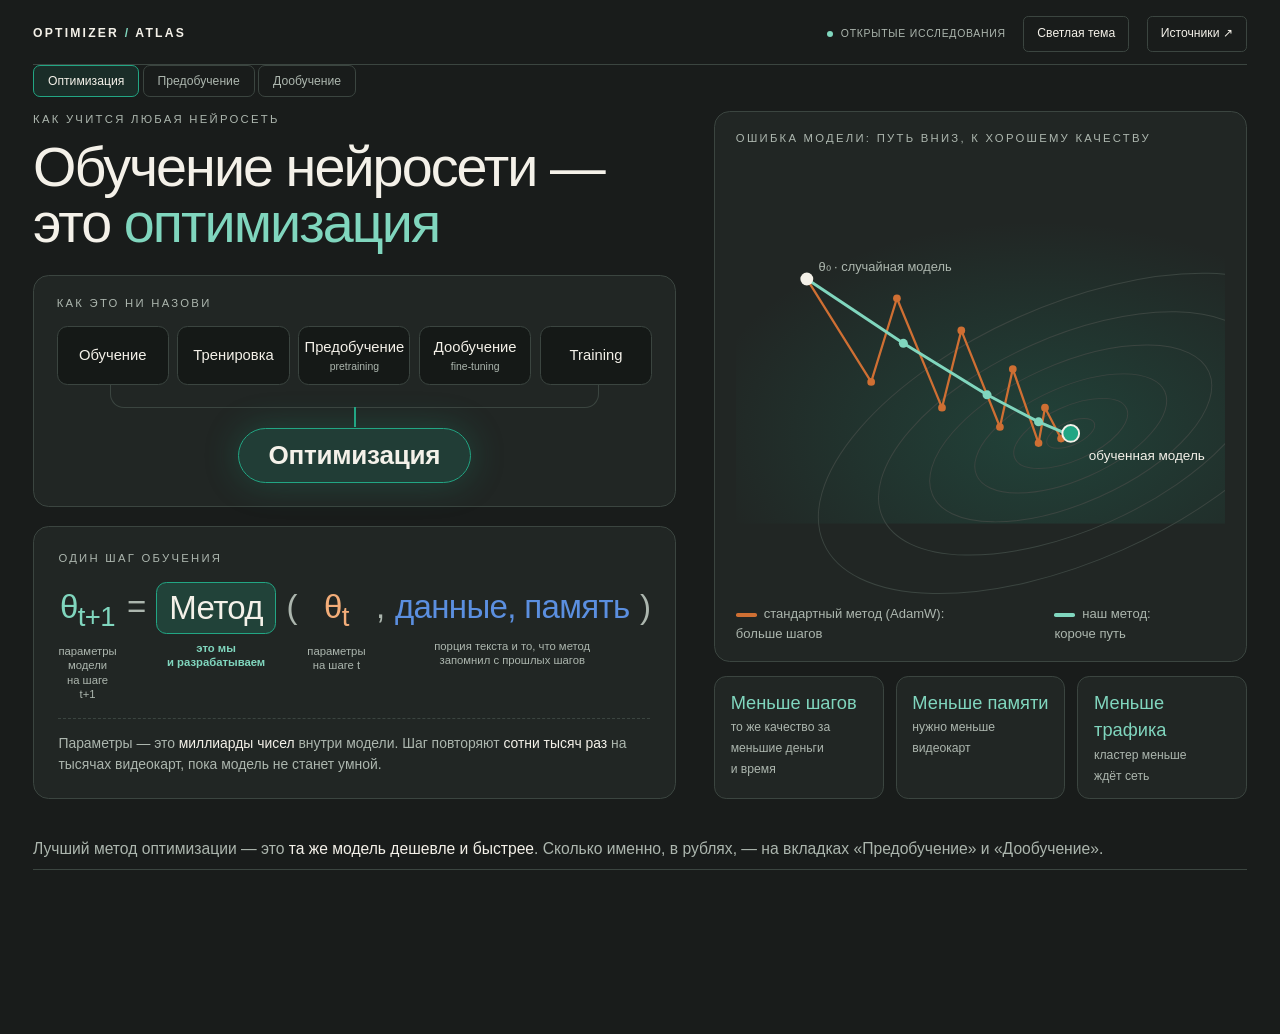
==== index.html @ f1dc9c68 "fix(mem): memory priced as H100 rent over the run, not card purchase; uneven, same order as the race" ====
<!doctype html>
<html lang="ru">
<head>
<meta charset="utf-8">
<meta name="viewport" content="width=device-width,initial-scale=1">
<title>Optimizer Atlas — экономия на обучении</title>
<link rel="icon" href="data:image/svg+xml,%3Csvg xmlns='http://www.w3.org/2000/svg' viewBox='0 0 64 64'%3E%3Crect width='64' height='64' rx='14' fill='%23191c1b'/%3E%3Cpath d='M12 45L30 17L48 45M21 33H40' fill='none' stroke='%2380d6be' stroke-width='5'/%3E%3C/svg%3E">
<style>
:root{color-scheme:dark;--bg:#191c1b;--panel:#212624;--deep:#151917;--text:#f4f1e9;--muted:#acb6ae;--line:#3b4540;--adam:#f3ad79;--new:#80d6be;--soap:#c3b5e3;--radius:12px}
*{box-sizing:border-box}body{margin:0;background:var(--bg);color:var(--text);font:16px/1.5 "Avenir Next","Helvetica Neue",sans-serif;text-wrap:pretty}button,input,select{font:inherit}button,select,a,input{touch-action:manipulation}button,select{color:inherit}button,a,select,input{outline-offset:5px}button:focus-visible,a:focus-visible,select:focus-visible,input:focus-visible{outline:2px solid var(--new)}button{cursor:pointer}button:disabled{opacity:.45;cursor:default}a{color:var(--new);text-underline-offset:4px}button{transition:background .2s,border-color .2s}button:hover{border-color:var(--muted)}button:active{transform:translateY(1px)}.shell{max-width:1480px;margin:auto;padding:26px 40px 34px}.topbar{display:flex;align-items:center;justify-content:space-between;padding-bottom:22px;border-bottom:1px solid var(--line);gap:16px}.wordmark{font-size:14px;letter-spacing:.18em;font-weight:600}.wordmark span{color:var(--new)}.top-actions{display:flex;align-items:center;gap:20px}.quiet{border:1px solid var(--line);background:transparent;border-radius:6px;padding:9px 15px;font-size:14px}.dot{display:inline-block;width:7px;height:7px;background:var(--new);border-radius:50%;margin-right:9px}.meta{font-size:12px;color:var(--muted);letter-spacing:.07em}.intro{display:flex;justify-content:space-between;align-items:flex-end;gap:32px;padding:34px 0 30px}.eyebrow{font-size:11px;letter-spacing:.17em;text-transform:uppercase;color:var(--muted);margin-bottom:13px}h1{font-size:clamp(34px,4vw,58px);font-weight:500;letter-spacing:-.045em;line-height:1.08;margin:0;max-width:760px}.intro-note{max-width:310px;font-size:15px;color:var(--muted);margin:0 0 5px}.domain-nav{display:flex;gap:6px;border-bottom:1px solid var(--line);margin-bottom:26px}.domain{border:0;border-bottom:2px solid transparent;background:none;padding:15px 22px;font-size:16px;color:var(--muted);margin-bottom:-1px}.domain.active{color:var(--text);border-color:var(--new)}.domain small{font:11px monospace;margin-right:14px;opacity:.65}.workspace{display:grid;grid-template-columns:282px minmax(0,1fr);gap:26px}.controls{border-right:1px solid var(--line);padding-right:26px}.step{font:11px monospace;color:var(--new);letter-spacing:.08em;margin:3px 0 18px}.field{margin:0 0 20px}.field label{display:block;color:var(--muted);font-size:12px;margin-bottom:8px}select{width:100%;border:1px solid var(--line);border-radius:7px;background:var(--panel);padding:12px 10px;min-height:48px;font-size:14px}.control-description{font-size:13px;color:var(--muted);margin-top:20px}.protocol-badge{display:inline-block;padding:5px 9px;font-size:11px;border:1px solid var(--line);border-radius:5px;margin-top:5px}.stats-foot{border-top:1px solid var(--line);margin-top:26px;padding-top:18px;display:flex;gap:24px}.stats-foot strong{display:block;font-size:23px;font-weight:500;color:var(--text)}.stats-foot span{font-size:11px;color:var(--muted)}.result-head{display:flex;justify-content:space-between;align-items:flex-start;gap:16px;margin-bottom:20px}.result-head h2{font-size:24px;letter-spacing:-.025em;font-weight:500;margin:3px 0 5px}.result-head p{font-size:13px;color:var(--muted);margin:0}.source-link{font-size:12px;white-space:nowrap;margin-top:7px}.comparison{display:grid;grid-template-columns:1fr 1fr;gap:12px}.score-card{background:var(--panel);border:1px solid var(--line);border-radius:var(--radius);padding:21px 24px 19px;min-width:0}.score-card.new{background:#263730;border-color:#547769}.method-name{display:flex;align-items:center;gap:9px;font-size:15px;font-weight:500}.swatch{height:3px;width:22px;background:var(--adam);display:inline-block}.new .swatch{background:var(--new)}.number{font-variant-numeric:tabular-nums;font-size:clamp(30px,4vw,59px);line-height:1.16;letter-spacing:-.045em;margin:17px 0 2px;white-space:nowrap}.number-unit{font-size:15px;color:var(--muted);letter-spacing:0}.uncertainty{font-size:12px;color:var(--muted);min-height:20px}.bar-track{height:5px;background:#111713;border-radius:4px;margin-top:23px;overflow:hidden}.bar-fill{height:100%;background:var(--adam);transition:width .25s}.new .bar-fill{background:var(--new)}.score-detail{font-size:12px;color:var(--muted);margin-top:12px}.effect{display:flex;align-items:center;gap:18px;margin:17px 0 22px;padding:4px 0}.effect-number{font-size:34px;letter-spacing:-.04em;color:var(--new);font-variant-numeric:tabular-nums;white-space:nowrap}.effect-number.negative{color:var(--adam)}.effect-label{font-size:14px;max-width:590px}.subtle{font-size:12px;color:var(--muted);margin:4px 0 0}.evidence{border-top:1px solid var(--line);padding-top:20px}.evidence-head{display:flex;justify-content:space-between;gap:15px;align-items:center;margin-bottom:15px}.evidence-head h3{font-size:14px;margin:0;font-weight:500}.legend{font-size:11px;display:flex;gap:14px;color:var(--muted)}.legend i{display:inline-block;width:6px;height:6px;border-radius:50%;margin-right:5px}.metric-grid{display:grid;grid-template-columns:repeat(3,minmax(0,1fr));gap:7px}.metric-button{text-align:left;border:1px solid var(--line);border-radius:7px;background:transparent;padding:10px 12px;display:flex;justify-content:space-between;align-items:center;gap:8px;min-height:44px}.metric-button.active{background:#2b3c33;border-color:#668d78}.metric-button span{font-size:12px;overflow-wrap:anywhere}.metric-button b{font:12px monospace;color:var(--new);white-space:nowrap}.metric-button b.negative{color:var(--adam)}.note{margin-top:17px;font-size:12px;color:var(--muted);max-width:840px}.seed-plot{width:100%;height:135px;display:block}.chart{width:100%;height:210px;display:block}.chart text,.seed-plot text{fill:var(--muted);font:12px "Helvetica Neue",sans-serif}.slider-row{display:flex;align-items:center;gap:18px;margin-top:13px}input[type=range]{width:100%;accent-color:var(--new);cursor:pointer;height:36px}.slider-value{font:14px monospace;min-width:105px;text-align:right}.slider-labels{display:flex;justify-content:space-between;color:var(--muted);font-size:11px;margin-top:-5px}.footer{display:flex;align-items:center;justify-content:space-between;gap:18px;border-top:1px solid var(--line);padding-top:18px;margin-top:30px;color:var(--muted);font-size:11px}.footer strong{color:var(--text);font-weight:500}.source-list{display:grid;grid-template-columns:1fr 1fr;gap:14px}.source-item{padding:21px;border:1px solid var(--line);border-radius:var(--radius);min-width:0}.source-item h3{font-size:17px;font-weight:500;margin:10px 0}.source-item p{font-size:12px;color:var(--muted);overflow-wrap:anywhere}.source-state{font-size:11px;color:var(--new)}[hidden]{display:none!important}.light{--bg:#eeeee6;--panel:#fafbf6;--deep:#fff;--text:#23332b;--muted:#53665b;--line:#bdc9bc;--adam:#9c4d18;--new:#1f7057;--soap:#66518a;color-scheme:light}.light .score-card.new,.light .metric-button.active{background:#dce8db}.light .bar-track{background:#d9ddd3}.light .bar-fill{background:var(--adam)}.light .new .bar-fill{background:var(--new)}
@media(min-width:1800px){.shell{max-width:1680px;padding-top:40px}body{font-size:18px}.workspace{grid-template-columns:310px minmax(0,1fr)}.result-head h2{font-size:30px}.number{font-size:72px}.metric-button{padding:14px}.metric-button span,.metric-button b{font-size:15px}.effect-label{font-size:18px}.control-description,.note,.score-detail,.uncertainty{font-size:14px}}
@media(max-width:1000px){.shell{padding:22px}.workspace{grid-template-columns:235px minmax(0,1fr);gap:20px}.controls{padding-right:20px}.intro-note{max-width:245px}.metric-grid{grid-template-columns:repeat(2,minmax(0,1fr))}.score-card{padding:18px}.domain{padding:13px 14px}.domain small{margin-right:7px}.number{font-size:40px}}
@media(max-width:700px){.shell{padding:18px}.top-actions{gap:9px}.top-actions .meta{display:none}.wordmark{font-size:11px}.quiet{padding:8px 10px}.intro{display:block;padding:27px 0 24px}.intro-note{max-width:none;margin:18px 0 0}.intro h1{font-size:38px}.domain-nav{overflow-x:auto}.domain{white-space:nowrap;padding:12px;font-size:13px}.domain small{display:none}.workspace{display:block}.controls{border-right:0;border-bottom:1px solid var(--line);padding:0 0 15px;margin-bottom:22px;display:grid;grid-template-columns:1fr 1fr;gap:0 12px}.step,.control-description,.stats-foot,.protocol-badge{grid-column:1/-1}.step{margin-bottom:12px}.field{margin-bottom:10px}.control-description{margin:8px 0}.stats-foot{display:none}.result-head h2{font-size:21px}.comparison{gap:8px}.score-card{padding:16px 12px}.number{font-size:34px}.number-unit{font-size:12px}.method-name{font-size:13px}.effect{gap:12px;align-items:flex-start}.effect-number{font-size:28px}.effect-label{font-size:12px}.source-list{grid-template-columns:1fr}.footer{align-items:flex-start}.footer>span{max-width:55%}.metric-button{padding:10px}.metric-button span{font-size:11px}}
@media(prefers-reduced-motion:reduce){*{transition:none!important}}
.economy .controls{align-self:start}.economy .field input[type=number]{width:100%;border:1px solid var(--line);border-radius:7px;background:var(--panel);color:var(--text);padding:11px 10px;min-height:46px}.assumptions{font-size:12px;color:var(--muted);margin-top:18px}.assumptions summary{cursor:pointer;color:var(--text);padding:10px 0}.assumptions .field{margin-top:12px}.case-tag{display:inline-block;border:1px solid var(--line);border-radius:20px;padding:5px 11px;font-size:11px;color:var(--new)}.saving-hero{display:grid;grid-template-columns:minmax(0,1fr) auto;align-items:center;gap:20px;margin:18px 0 25px}.saving-label{font-size:14px;color:var(--muted)}.saving-amount{font-size:clamp(46px,6.5vw,90px);line-height:1.12;letter-spacing:-.055em;color:var(--new);font-variant-numeric:tabular-nums;margin:8px 0}.saving-amount.negative{color:var(--adam)}.saving-percent{font-size:18px;color:var(--text)}.factor-box{padding-left:25px;border-left:1px solid var(--line);max-width:200px}.factor-box strong{font-size:40px;line-height:1.2;font-weight:500;letter-spacing:-.03em;display:block}.factor-box span{font-size:12px;color:var(--muted);display:block;margin:5px 0 14px}.cost-row{margin:17px 0}.cost-row-head{display:flex;justify-content:space-between;align-items:baseline;gap:15px;margin-bottom:8px;font-size:14px}.cost-row-head strong{font-weight:500}.cost-track{height:32px;background:var(--deep);border:1px solid var(--line);border-radius:6px;overflow:hidden}.cost-fill{height:100%;background:var(--adam);transition:width .18s ease}.cost-fill.method{background:var(--new)}.cost-caption{display:flex;justify-content:space-between;font-size:12px;color:var(--muted);margin-top:6px;gap:15px}.budget-dock{margin-top:24px;padding:21px 24px;background:var(--panel);border:1px solid var(--line);border-radius:var(--radius)}.budget-head{display:flex;justify-content:space-between;align-items:center;gap:15px}.budget-head label{font-size:14px;font-weight:500}.budget-head output{font-size:22px;font-variant-numeric:tabular-nums}.budget-dock input{display:block;margin:12px 0 5px;height:40px}.budget-dock .slider-labels{margin-top:0}.economy-note{font-size:12px;color:var(--muted);margin:13px 0}.method-picks{display:flex;flex-wrap:wrap;gap:6px;margin-top:18px}.method-picks button{border:1px solid var(--line);border-radius:20px;padding:7px 13px;background:transparent;color:var(--muted);font-size:12px;min-height:36px}.method-picks button.active{color:var(--new);border-color:var(--new)}.calculation{border-top:1px solid var(--line);margin-top:20px;padding-top:15px;font-size:12px;color:var(--muted)}.calculation summary{cursor:pointer;color:var(--text)}.calculation p{max-width:800px}.source-table{width:100%;border-collapse:collapse;margin:14px 0;font-variant-numeric:tabular-nums}.source-table th,.source-table td{border-bottom:1px solid var(--line);padding:8px;text-align:right;white-space:nowrap}.source-table th:first-child{text-align:left}.table-scroll{overflow-x:auto}.formula{font:13px/1.8 monospace;color:var(--text)}
@media(min-width:1800px){.saving-amount{font-size:106px}.cost-track{height:40px}.cost-row-head{font-size:18px}.cost-caption,.economy-note,.case-tag{font-size:14px}.budget-head output{font-size:28px}.budget-dock{padding:24px 30px}}
@media(max-width:700px){.economy .assumptions{grid-column:1/-1;margin-top:0}.saving-hero{gap:12px;grid-template-columns:minmax(0,1fr) 94px}.saving-amount{font-size:42px}.saving-percent{font-size:14px}.factor-box{padding-left:12px}.factor-box strong{font-size:26px}.factor-box span{font-size:10px}.budget-dock{padding:16px}.budget-head{align-items:flex-start}.budget-head output{font-size:18px;text-align:right}.cost-row-head{font-size:13px}.cost-caption{font-size:11px}.method-picks button{min-height:44px}.topbar{flex-wrap:wrap}.top-actions{margin-left:auto}.number{white-space:normal}.economy .field{min-width:0}}
@media(min-width:701px){.economy-view .shell{padding-top:20px}.economy-view .intro{padding:20px 0}.economy-view .intro .eyebrow{display:none}.economy-view h1{font-size:40px}.economy-view .domain-nav{margin-bottom:18px}.economy .result-head{margin-bottom:12px}.economy .saving-hero{margin:12px 0}.economy .saving-amount{font-size:clamp(46px,5vw,76px)}.economy .factor-box strong{font-size:32px}.economy .factor-box span{margin:4px 0 8px}.economy .cost-track{height:28px}.economy .cost-row{margin:14px 0}.economy .budget-dock{padding:16px 24px;margin-top:18px}}
:root{--lane-adam:#cf6f33;--c1:#22a684;--c2:#b08717;--c3:#5b8fe0;--c4:#c1609e;--other:#66736c;--row:31px}.light{--lane-adam:#c0642a;--c1:#12876a;--c2:#9a7400;--c3:#2f63c8;--c4:#a8407f;--other:#9aa69e}
.economy{display:block}.economy .controls{display:none}.adam{--hue:var(--lane-adam)}.c1{--hue:var(--c1)}.c2{--hue:var(--c2)}.c3{--hue:var(--c3)}.c4{--hue:var(--c4)}.other{--hue:var(--other)}
.scale-dock{padding:18px 24px 6px;background:var(--panel);border:1px solid var(--line);border-radius:var(--radius)}.scale-read{display:grid;grid-template-columns:repeat(5,minmax(0,1fr));gap:18px}.scale-read .eyebrow{display:block;margin:0 0 2px;font-size:10px}.scale-read strong{font-size:26px;font-weight:500;letter-spacing:-.03em;font-variant-numeric:tabular-nums;white-space:nowrap}.scale-read div:first-child strong{font-size:40px;line-height:1.1;color:var(--c1)}.scale-dock input{display:block;width:100%;height:44px;margin:10px 0 0;accent-color:var(--c1)}.landmarks{position:relative;height:34px;margin:0 9px}.landmark{position:absolute;transform:translateX(-50%);border:0;background:none;color:var(--muted);font-size:12px;padding:6px 4px;white-space:nowrap}.landmark:hover{color:var(--text)}.landmark:before{content:'';position:absolute;left:50%;top:-4px;width:1px;height:7px;background:var(--line)}
.tag{display:inline-block;padding:3px 11px;border-radius:20px;background:color-mix(in srgb,var(--hue) 22%,transparent);border:1px solid var(--hue);font-size:18px;color:var(--text);vertical-align:middle}
.boards{display:grid;grid-template-columns:minmax(0,1.25fr) minmax(0,1fr);gap:16px}.board{background:var(--panel);border:1px solid var(--line);border-radius:var(--radius);padding:16px 18px 18px;min-width:0}.board-head{display:flex;justify-content:space-between;align-items:baseline;gap:12px}.board-head h3{margin:0;font-size:17px;font-weight:500}.lane-legend{display:grid;grid-template-columns:150px minmax(0,1fr) 150px;gap:14px;font-size:10px;letter-spacing:.08em;text-transform:uppercase;color:var(--muted);margin:12px 0 6px}.lane-legend span:last-child{text-align:right}.lanes{position:relative}.lanes{margin-bottom:22px}
.lane{position:absolute;left:0;right:0;top:0;height:var(--row);display:grid;grid-template-columns:200px minmax(0,1fr) 130px;gap:14px;align-items:center;transition:transform .7s cubic-bezier(.2,.8,.2,1)}.lane.ours{background:linear-gradient(90deg,color-mix(in srgb,var(--c1) 7%,transparent),transparent 60%)}.lane.base{border-bottom:1px dashed var(--line)}.lane-name{display:flex;align-items:center;gap:8px;font-size:14px;min-width:0}.lane-name b{font-weight:500;white-space:nowrap}.ours .lane-name b{font-weight:650}.lane-name .k{margin-left:auto;font:12px monospace;color:var(--muted)}.mark{width:10px;height:10px;border-radius:3px;background:var(--hue);flex:none}
.lane-track{position:relative;height:18px}.fill{position:absolute;left:0;top:0;bottom:0;border-radius:0 4px 4px 0;background:var(--hue)}.other.fill{opacity:.75}.gap{position:absolute;top:2px;bottom:2px;background:repeating-linear-gradient(135deg,color-mix(in srgb,var(--text) 38%,transparent) 0 2px,transparent 2px 6px);transition:width .5s ease;border-radius:3px}.gap.over{background:repeating-linear-gradient(135deg,color-mix(in srgb,var(--lane-adam) 70%,transparent) 0 2px,transparent 2px 6px)}
.lane-money{text-align:right;font-variant-numeric:tabular-nums;line-height:1.15}.lane-money{white-space:nowrap}.lane-money .cost{font-size:14px}.lane-money .saved{font-size:15px;color:var(--c1)}.lane-money .saved.negative{color:var(--lane-adam)}.lane:not(.finished) .saved{color:var(--muted)}.base .saved{color:var(--muted)}.lane.pop .lane-money{animation:pop .6s ease}@keyframes pop{0%{transform:scale(1)}40%{transform:scale(1.12)}100%{transform:scale(1)}}
.lane-grid{position:absolute;top:0;bottom:0;left:214px;right:144px;pointer-events:none}.finish{position:absolute;top:-6px;bottom:0;border-left:2px solid var(--lane-adam);transform:translateX(-1px)}.finish span{position:absolute;top:-16px;right:5px;font-size:10px;color:var(--lane-adam);white-space:nowrap;letter-spacing:.06em;text-transform:uppercase}
.mem-body{display:flex;flex-direction:column;gap:4px;min-width:0}.chips{display:flex;flex-wrap:wrap;gap:3px;height:13px;overflow:hidden}.chips i{width:13px;height:13px;border-radius:3px;background:var(--hue);animation:chip .35s cubic-bezier(.2,1.6,.4,1)}.chips.other i{opacity:.75}@keyframes chip{from{transform:scale(0)}}

@media(min-width:701px){.economy-view .intro{display:none}.economy-view h1{font-size:28px;max-width:none}.economy-view h1 br{display:none}.economy-view .intro-note{font-size:13px;max-width:560px}.economy-view .topbar{padding-bottom:14px;margin-bottom:0}.economy-view .domain-nav{margin-top:4px}.economy-view .shell{padding-top:14px}.scale-dock{padding-top:12px}.scale-dock input{height:34px;margin-top:4px}.landmarks{height:24px}.board{padding-top:12px}.lanes{margin-bottom:6px}.economy-view .domain-nav{margin-bottom:14px}.economy-view .footer{margin-top:10px}}
@media(max-width:1100px){body:not(.fit) .scale-read{grid-template-columns:repeat(3,minmax(0,1fr))}}
@media(max-width:700px){:root{--row:44px}.scale-dock{padding:14px}.scale-read{grid-template-columns:1fr 1fr;gap:10px}.scale-read div:first-child{grid-column:1/-1}.scale-read strong{font-size:18px}.landmark{font-size:10px}.landmark:nth-child(1){display:none}.lane,.lane-legend{grid-template-columns:96px minmax(0,1fr) 96px;gap:8px}.lane-grid{left:104px;right:104px}.lane-name{font-size:12px;gap:5px}.lane-name .k{display:none}.lane-money .cost{font-size:12px}.lane-money .saved{font-size:10px}.chips i{width:9px;height:9px}.chips{height:9px}.board{padding:12px}}

.stack{display:flex;gap:2px;height:20px}.stack span{height:100%;transition:width .3s}.stack .base{background:color-mix(in srgb,var(--muted) 45%,transparent);border-radius:4px 0 0 4px}.stack .state{background:var(--hue);border-radius:0 4px 4px 0}.key{display:inline-block;width:10px;height:10px;border-radius:2px;vertical-align:-1px;margin-right:4px}.key.base{background:color-mix(in srgb,var(--muted) 45%,transparent)}.key.st{background:var(--lane-adam)}

@media(max-width:700px){.finish span{display:none}}
.lane-name .steptag{font:10px monospace;color:var(--muted);border:1px solid var(--line);border-radius:4px;padding:1px 4px;white-space:nowrap}.lane-name sup{color:var(--c2)}.scale-hint{font-size:13px;color:var(--muted);margin:6px 0 0}.scale-hint b{color:var(--text);font-weight:500}
@media(max-width:700px){.lane{grid-template-columns:110px minmax(0,1fr) 84px}.lane-grid{left:118px;right:92px}.lane-name .steptag{display:none}}
.sc-chart{width:100%;height:auto;display:block;margin-top:6px}.sc-chart text{fill:var(--muted);font:11px "Helvetica Neue",sans-serif}.sc-chart .sc-label{fill:var(--text);font-size:12px}.sc-line{fill:none;stroke:var(--hue)}.sc-line.other{opacity:.55}.sc-dot{fill:var(--hue)}.sc-dot.other{opacity:.6}.sc-ring{fill:var(--panel);stroke:var(--hue);stroke-width:2}.sc-pt{fill:var(--hue);stroke:var(--panel);stroke-width:2;}.sc-cursor{stroke:var(--text);stroke-dasharray:3 4;opacity:.6}.sc-grid{stroke:var(--line);stroke-dasharray:2 5}.sc-base{stroke:var(--lane-adam);stroke-width:1.5}
:root{--c5:#8a5cf0}.light{--c5:#6d45d6}.c5{--hue:var(--c5)}.soft .fill,.state.soft,.chips.soft i,.mark.soft,.sc-line.soft{opacity:.55}.mem-lane .stack{height:11px}.mem-lane .chips{height:8px;margin-top:3px}.mem-lane .chips i{width:8px;height:8px;border-radius:2px}.mem-lane .mem-body{gap:0}.lane-money .saved.muted{color:var(--muted)}
.wins{display:grid;grid-template-columns:repeat(4,minmax(0,1fr));gap:10px;margin:10px 0}.win{background:var(--panel);border:1px solid var(--line);border-radius:var(--radius);padding:8px 14px}.win .eyebrow{display:block;margin:0 0 4px;font-size:10px}.win>div{display:flex;align-items:center;gap:10px;flex-wrap:wrap}.win .tag{font-size:15px;transition:background .4s,border-color .4s}.win strong{font-size:26px;font-weight:500;letter-spacing:-.03em;font-variant-numeric:tabular-nums}.win small{display:block;color:var(--muted);font-size:12px;margin-top:2px}
.quads{display:grid;grid-template-columns:repeat(2,minmax(0,1fr));gap:12px}.quad{padding:12px 16px 14px}.quad .board-head h3{font-size:15px}.quad .board-head{align-items:center}.quad-legend{display:grid;grid-template-columns:170px minmax(0,1fr) 120px;gap:12px;margin:8px 0 4px}.quad-legend span:last-child{text-align:right}.quad .lane{grid-template-columns:170px minmax(0,1fr) 120px;gap:12px}.quad .lane-name .k{white-space:nowrap}.quad .lane-grid{left:182px;right:132px}.quad .lanes{margin-bottom:0}.quad .lane-money .value{font-size:14px;color:var(--c1);font-variant-numeric:tabular-nums}.quad .base .lane-money .value{color:var(--text)}.quad .lane:not(.finished) .value{color:var(--muted)}#mem .lane .value,#step .lane .value{color:var(--text)}#money .lane.finished .value{color:var(--c1)}#money .lane.base .value{color:var(--text)}.quad .quad .board-head .meta{margin-left:auto;margin-right:10px}.quad .sc-chart{margin-top:4px}
@media(max-width:1100px){body:not(.fit) .quads{grid-template-columns:1fr}body:not(.fit) .wins{grid-template-columns:repeat(2,minmax(0,1fr))}}
@media(max-width:700px){.quad-legend,.quad .lane{grid-template-columns:100px minmax(0,1fr) 84px;gap:8px}.quad .lane-grid{left:108px;right:92px}.win strong{font-size:20px}}
.fit .shell{width:1600px;max-width:none;padding:18px 36px 16px}.fit{overflow-x:hidden}
.economy-view .domain-nav{margin:0 0 10px;border-bottom:0;gap:4px}.economy-view .domain{border:1px solid var(--line);border-radius:8px;padding:7px 16px;font-size:14px;margin:0}.economy-view .domain.active{border-color:var(--c1);color:var(--text);background:color-mix(in srgb,var(--c1) 12%,transparent)}
.ft-dock{padding:10px 24px 6px}.ft-dock-row{display:flex;align-items:flex-end;justify-content:space-between;gap:20px}.ft-big{font-size:40px;font-weight:500;letter-spacing:-.03em;color:var(--c2)}.ft-stops{display:flex;gap:6px}.ft-stop{border:1px solid var(--line);background:none;border-radius:8px;padding:6px 14px;font-size:15px;color:var(--muted);text-align:center;line-height:1.2}.ft-stop small{display:block;font-size:11px}.ft-stop.on{color:var(--text);border-color:var(--c2);background:color-mix(in srgb,var(--c2) 14%,transparent)}.ft-dock input{display:block;width:100%;height:34px;margin:6px 0 0;accent-color:var(--c2)}

.ft-ring-wrap{display:flex;align-items:center;gap:14px;margin:0 auto 0 30px}.ft-ring{--p:50;width:92px;height:92px;border-radius:50%;background:conic-gradient(var(--c2) calc(var(--p)*1%),color-mix(in srgb,var(--muted) 18%,transparent) 0);display:grid;place-items:center;flex:none}.ft-ring>div{width:70px;height:70px;border-radius:50%;background:var(--panel);display:grid;place-content:center;text-align:center;line-height:1.1}.ft-ring strong{font-size:17px;font-weight:500}.ft-ring small{font-size:10px;color:var(--muted)}.ft-ring-wrap dl{margin:0;font-size:12px;display:grid;grid-template-columns:auto auto;gap:4px 10px}.ft-ring-wrap dt{color:var(--muted)}.ft-ring-wrap dd{margin:0;text-align:right;font-variant-numeric:tabular-nums}.step-note{font-size:11px;color:var(--muted);margin:8px 0 0;line-height:1.4}
:root{--c6:#c9503f;--c7:#7f9a2e}.light{--c6:#b03f2f;--c7:#5f7a12}.c6{--hue:var(--c6)}.c7{--hue:var(--c7)}.ft-tile 


.fit .shell{container-type:inline-size}
.sk-grid{display:grid;grid-template-columns:repeat(4,minmax(0,1fr));gap:12px;margin:10px 0 12px}.sk-card{padding:14px 18px 16px}.sk-head{display:flex;justify-content:space-between;align-items:baseline;gap:8px}.sk-head .eyebrow{font-size:12px;margin:0;color:var(--text);letter-spacing:.14em}.sk-head .eyebrow{white-space:nowrap}.sk-head{min-height:34px;align-items:flex-start}.sk-vs{flex-basis:100%;margin-top:-4px}.sk-head small{font-size:11px;color:var(--muted);text-align:right}.sk-top{display:flex;align-items:baseline;gap:10px;flex-wrap:wrap;margin:10px 0 12px}.sk-top .tag{font-size:17px}.sk-value{font-size:34px;font-weight:500;letter-spacing:-.03em;font-variant-numeric:tabular-nums}.sk-vs{font-size:14px;color:var(--muted)}
.sk-rows{position:relative}.sk-zero{position:absolute;top:-4px;bottom:-4px;left:calc(110px + (100% - 110px - 64px) * .18);border-left:1px solid var(--muted);opacity:.5}.sk-row{position:absolute;left:0;right:0;top:0;height:26px;display:grid;grid-template-columns:104px minmax(0,1fr) 58px;gap:6px;align-items:center;font-size:13px;transition:transform .6s cubic-bezier(.2,.8,.2,1)}.sk-row span{white-space:nowrap}.sk-track{position:relative;height:14px}.sk-fill{position:absolute;top:0;bottom:0;background:var(--hue);border-radius:3px;transition:left .15s,width .15s}.sk-fill.neg{background:var(--lane-adam)}.sk-fill.est,.hm-fill.est{background:repeating-linear-gradient(135deg,var(--hue) 0 4px,color-mix(in srgb,var(--hue) 35%,transparent) 4px 8px)}.sk-v{font-style:normal;text-align:right;font-variant-numeric:tabular-nums}
.hm{padding:12px 16px}.hm-table{width:100%;border-collapse:collapse;margin-top:6px;font-size:12px;table-layout:fixed}.hm-table thead th{font-weight:500;text-align:left;color:var(--muted);font-size:11px;padding:0 6px 6px;white-space:nowrap;overflow:hidden}.hm-table thead th:first-child{width:130px}.hm-table thead .mark{display:inline-block;width:8px;height:8px;margin-right:5px}.hm-table tbody th{text-align:left;font-weight:500;padding:3px 6px;white-space:nowrap}.hm-table tbody th small{display:block;font-size:9px;color:var(--muted);font-weight:400;letter-spacing:.06em;text-transform:uppercase}.hm-table td{padding:3px 6px;border-top:1px solid color-mix(in srgb,var(--line) 60%,transparent)}.hm-table td b{font-weight:400;font-size:11px;font-variant-numeric:tabular-nums;color:var(--muted)}.hm-table td.top b{color:var(--text);font-weight:650}.hm-bar{height:7px;border-radius:3px;background:color-mix(in srgb,var(--muted) 14%,transparent);overflow:hidden}.hm-fill{height:100%;background:var(--hue);border-radius:3px;transition:width .15s}.hm-fill.neg{background:var(--lane-adam)}.hm-empty{color:var(--muted);text-align:center}
.sk-chart{width:100%;height:84px;display:block;margin:0 0 8px}.sk-chart text{fill:var(--muted);font-size:9px}.sk-axis{stroke:var(--muted);opacity:.4}.sk-line{fill:none;stroke:var(--hue);stroke-width:2;vector-effect:non-scaling-stroke}.sk-cursor{stroke:var(--text);stroke-dasharray:3 3;opacity:.5;vector-effect:non-scaling-stroke}.sk-pt{fill:var(--hue);stroke:var(--panel);stroke-width:1.5}
.hm-table td.imp .hm-fill{background:transparent;box-shadow:inset 0 0 0 1.5px var(--hue)}.hm-table td.imp b{font-style:italic;opacity:.75}.sk-fill.imp{opacity:.55}
.sk-row{height:22px;font-size:12px}.sk-row.other span{color:var(--muted)}.sk-fill.other{background:var(--other)}.sk-line.imp{stroke-dasharray:4 3;opacity:.6}.sk-chart{height:60px}
.zo2{padding:14px 18px;margin-bottom:12px}

.zo-big-n{font-size:36px;font-weight:500;color:var(--c1);letter-spacing:-.03em}.zo2 input[type=range]{display:block;width:100%;height:30px;margin:6px 0 0;accent-color:var(--c1)}.zo2 .landmarks{height:22px;margin-bottom:6px}
.zo-slider input{margin:0;width:100%}






.zo-size .eyebrow{display:block;margin:0}.zo-big-n{font-size:34px}.zo-slider input{width:100%;margin:0}



.zo-top{display:grid;grid-template-columns:120px minmax(0,1fr);gap:22px;align-items:center;margin:8px 0 14px}.zo-mem{border-left:1px solid var(--line);padding-left:18px;display:grid;gap:4px}.zo-mem div{display:flex;justify-content:space-between;font-size:14px}.zo-mem span{color:var(--muted)}.zo-mem b{font-weight:500;font-variant-numeric:tabular-nums}.zo-mem div:first-child b{color:var(--lane-adam)}.zo-mem div:last-child b{color:var(--c1)}
.zo-head2,.zo-row{display:grid;grid-template-columns:190px minmax(0,1fr) 90px minmax(0,1fr) 130px;gap:14px;align-items:center}.zo-head2{font-size:10px;letter-spacing:.08em;text-transform:uppercase;color:var(--muted);margin-bottom:4px}.zo-list{position:relative}.zo-row{position:absolute;left:0;right:0;top:0;height:30px;font-size:15px;transition:transform .6s cubic-bezier(.2,.8,.2,1),opacity .4s}.zo-row.gone{opacity:0;pointer-events:none}.zo-row span{white-space:nowrap;color:var(--muted)}.zo-row.ours span{color:var(--text);font-weight:650}.zo-row.fo span{color:var(--lane-adam)}.zo-row.base span{color:var(--text)}
.zo-qt,.zo-st{position:relative;height:16px}.zo-q,.zo-s{position:absolute;top:0;bottom:0;background:var(--hue);border-radius:3px;transition:left .15s,width .15s}.zo-s{left:0}.zo-q.other,.zo-s.other{background:var(--other)}.zo-q-zero{position:absolute;top:-5px;bottom:-5px;border-left:1px solid var(--muted);opacity:.6}.zo-qv,.zo-sv{font-style:normal;font-variant-numeric:tabular-nums;white-space:nowrap}.zo-qv{text-align:right}.zo-row.ours .zo-qv,.zo-row.ours .zo-sv{font-weight:650}

.zo-wins{grid-template-columns:repeat(3,minmax(0,1fr));margin:0 0 14px}.zo-wins .win{background:color-mix(in srgb,var(--text) 3%,transparent)}.zo-wins .win strong{color:var(--text)}#zw-money strong{color:var(--c1)}
.zo-row{border-radius:6px;height:34px}.zo-row>span{display:flex;align-items:center;gap:9px;padding-left:8px}.zo-row .mark{background:var(--hue)}.zo-row.other .mark{opacity:.6}.zo-row.ours{background:linear-gradient(90deg,color-mix(in srgb,var(--hue) 16%,transparent),transparent 70%)}.zo-row.ours span{font-size:16px}.zo-row.ours .zo-q,.zo-row.ours .zo-s{box-shadow:0 0 14px color-mix(in srgb,var(--hue) 45%,transparent)}.zo-q.other,.zo-s.other{background:var(--other)}.zo-row.other .zo-q,.zo-row.other .zo-s{opacity:.7}.zo-qt,.zo-st{height:18px}.zo-s{transition:width .35s cubic-bezier(.2,.8,.2,1)}
.zo-sv{line-height:1.05;font-size:16px}.zo-sv small{display:block;font-size:12px;color:var(--muted);font-weight:400}.zo-row.ours .zo-sv small{color:var(--c1);font-weight:600}.zo-row.fo .zo-sv small{color:var(--lane-adam)}.zo-row.fo .zo-sv{color:var(--lane-adam)}
.zo-head2,.zo-row{grid-template-columns:200px minmax(0,1fr) 90px minmax(0,1.2fr) 140px}.zo-mh{position:relative;display:block;text-align:left}#zo-h100.flip b{left:auto;right:5px}#zo-h100{position:absolute;top:14px;border-left:1px dashed color-mix(in srgb,var(--c1) 70%,transparent);transition:left .35s cubic-bezier(.2,.8,.2,1),opacity .3s;pointer-events:none}#zo-h100 b{position:absolute;left:5px;top:-14px;font-weight:600;color:var(--c1);letter-spacing:.04em;white-space:nowrap}
.sk-row{height:21px}.sk-row>span{display:flex;align-items:center;gap:6px}.sk-row .mark{width:8px;height:8px;border-radius:2px;background:var(--hue)}.sk-row.ours{background:linear-gradient(90deg,color-mix(in srgb,var(--hue) 14%,transparent),transparent 60%);border-radius:4px}.sk-row.ours>span{font-weight:650}.sk-row.other .mark{opacity:.6}.sk-fill{background:var(--hue)}.sk-row.other .sk-fill{opacity:.7}.sk-row.other .sk-fill.imp{opacity:.35}
.zo-top{grid-template-columns:auto 110px minmax(0,1fr);gap:26px;margin:0 0 6px}.zo-title{margin:0;font-size:17px;font-weight:500;line-height:1.2}.zo-title small{display:block;font-size:12px;color:var(--muted);font-weight:400}.zo-big-n{font-size:30px}
.zo-body2{display:grid;grid-template-columns:minmax(0,1fr) 300px;gap:18px;align-items:start}.zo-wins{display:grid;grid-template-columns:1fr;gap:10px;margin:18px 0 0}.zo-wins .win{padding:10px 14px}.zo-wins .win strong{font-size:24px}
.zo-row{height:28px}.zo-row.ours span{font-size:15px}.zo-sv{font-size:15px;white-space:nowrap}.zo-sv small{display:inline;font-size:12px}.zo-head2,.zo-row{grid-template-columns:180px minmax(0,1fr) 84px minmax(0,1fr) 190px}.zo-qt,.zo-st{height:16px}
.sk-row{height:19px}.sk-chart{height:50px}.sk-top{margin:6px 0 8px}.sk-value{font-size:30px}
.ft-dock{padding:8px 22px}.ft-dock-row{align-items:center}.ft-dock-row input{flex:1;margin:0!important}.ft-ring-wrap{margin:0 10px 0 16px}.ft-ring{width:70px;height:70px}.ft-ring>div{width:54px;height:54px}.ft-ring strong{font-size:14px}.ft-big{font-size:36px}
.zo-row{height:30px}.zo-wins{gap:8px;margin-top:16px}.zo-wins .win{padding:8px 12px}.zo-wins .win strong{font-size:21px}.zo-wins .win .tag{font-size:13px}.sk-chart{height:42px}
.win{height:auto}.win-list{list-style:none;margin:4px 0 0;padding:0;display:grid;gap:5px}.win-list li{display:flex;align-items:center;justify-content:space-between;gap:10px;height:28px;white-space:nowrap}.win .win-list .tag{font-size:14px;padding:2px 10px}.win .win-list strong{font-size:20px;font-weight:500;letter-spacing:-.02em;font-variant-numeric:tabular-nums}
#comm .lane-track{display:flex;align-items:center}.ctime{position:relative;margin-left:8px;font-size:12px;color:var(--muted);white-space:nowrap;font-variant-numeric:tabular-nums}#comm .fill{position:relative;flex:none;height:100%}
.wins .win{padding:7px 12px 8px}.win-list{gap:2px;margin-top:2px}.win-list li{height:24px}.win .win-list .tag{font-size:12.5px;padding:1px 9px}.win .win-list strong{font-size:17px}
.quad .sc-chart{height:calc(7 * var(--row) + 26px)}
.lname{display:flex;flex-direction:column;min-width:0;line-height:1.08}.lname b{white-space:nowrap;overflow:hidden;text-overflow:ellipsis}.lname small{font-size:10px;color:var(--muted);font-weight:400}.quad .lane-name{font-size:13px}
.quad-legend,.quad .lane{grid-template-columns:250px minmax(0,1fr) 120px}.quad .lane-grid{left:262px}.win .win-list strong{font-size:15px}
.ft-rent{border-left:1px solid var(--line);padding-left:16px;margin-left:8px!important;gap:6px 14px!important}.ft-rent dt{font-size:12px;align-self:center}.ft-rent dd{white-space:nowrap;font-size:17px;font-weight:500}.ft-rent dd:last-child{color:var(--c1)}
.zo-head2,.zo-row{grid-template-columns:220px minmax(0,1fr) 56px minmax(0,1.15fr)}.zo-st .zo-sv{position:absolute;top:50%;transform:translateY(-50%);margin-left:8px;transition:left .35s cubic-bezier(.2,.8,.2,1)}.zo-st .zo-sv.inside{margin-left:0;transform:translate(calc(-100% - 8px),-50%)}.zo-row.fo .zo-sv.inside,.zo-row.fo .zo-sv.inside small{color:#1b1d1c}.zo-body2>div:first-child{padding-bottom:20px}.zo-row.ours>span{font-size:14px}
#comm .ctime{position:absolute;left:93.5%;margin:0}
.quad .lane-money .value.gain,#mem .lane .value.gain,#comm .lane .value.gain{color:var(--c1)}.quad .lane-money .value.plain{color:var(--text)}
.ft-facts{margin:0 auto 0 40px;font-size:13px;display:grid;grid-template-columns:auto auto;gap:4px 14px}.ft-facts dt{color:var(--muted)}.ft-facts dd{margin:0;text-align:right;font-variant-numeric:tabular-nums;white-space:nowrap}.ft-dock input{display:block;width:100%;height:36px;margin:8px 0 0;accent-color:var(--c2)}.ft-dock .landmarks{height:24px}.sk-card .sk-row{grid-template-columns:162px minmax(0,1fr) 70px;height:27px}.sk-card .sk-row .lname small{font-size:9px}.sk-card .sk-row>span{display:flex;align-items:center;gap:6px;min-width:0}.sk-card .sk-zero{left:calc(168px + (100% - 168px - 76px) * .18)}.zo-row .lname small{font-size:10px}.hm-table thead th{white-space:normal}.hm-table thead th:first-child{width:220px}#zo-h100 b{top:auto!important;bottom:-16px}
/* Title screen: what optimization is, before the numbers. */
.workspace.cover{display:block}.workspace.cover .controls{display:none}
.cv{display:grid;grid-template-columns:1.08fr 1fr;gap:44px;padding-top:6px}
.cv-eyebrow{font-size:13px;letter-spacing:.2em;text-transform:uppercase;color:var(--muted)}
.cv h2{font-size:64px;line-height:1.02;font-weight:500;letter-spacing:-.035em;margin:12px 0 26px}.cv h2 em{font-style:normal;color:var(--new)}
.cv-names{background:var(--panel);border:1px solid var(--line);border-radius:18px;padding:22px 26px 26px;margin-bottom:22px}
.cv-chips{display:grid;grid-template-columns:repeat(5,1fr);gap:10px;margin-top:16px}
.cv-chips span{display:flex;flex-direction:column;justify-content:center;min-height:68px;border:1px solid var(--line);border-radius:12px;padding:8px 6px;text-align:center;font-size:17px;color:var(--text);background:var(--deep)}
.cv-chips small{display:block;font-size:12px;color:var(--muted);margin-top:2px}
.cv-brace{height:26px;margin:0 9%;border:1.5px solid var(--line);border-top:0;border-radius:0 0 16px 16px;position:relative}
.cv-brace:after{content:"";position:absolute;left:50%;bottom:-24px;width:1.5px;height:24px;background:var(--c1)}
.cv-opt{display:flex;justify-content:center;margin-top:24px}
.cv-opt b{font-size:30px;font-weight:600;letter-spacing:-.01em;padding:8px 34px;border-radius:40px;border:1.5px solid var(--c1);background:color-mix(in srgb,var(--c1) 18%,transparent);box-shadow:0 0 40px color-mix(in srgb,var(--c1) 25%,transparent)}
.cv-formula{background:var(--panel);border:1px solid var(--line);border-radius:18px;padding:26px 28px}
.cv-f{display:flex;align-items:flex-start;gap:12px;font-size:38px;font-weight:500;letter-spacing:-.02em;white-space:nowrap;margin-top:18px}
.cv-f .p{display:flex;flex-direction:column;align-items:center}.cv-f small{font-size:13px;font-weight:400;letter-spacing:0;color:var(--muted);margin-top:8px;text-align:center;line-height:1.25;white-space:normal}
.cv-f .sym{color:var(--muted);font-weight:300}.cv .next{color:var(--new)}.cv .now{color:var(--adam)}.cv .extra{color:var(--c3)}
.cv .meth{background:color-mix(in srgb,var(--c1) 22%,transparent);border:1.5px solid var(--c1);border-radius:12px;padding:0 14px}.cv .meth+small{color:var(--new);font-weight:600}
.cv-repeat{margin-top:20px;padding-top:16px;border-top:1px dashed var(--line);font-size:16px;color:var(--muted)}.cv-repeat b{color:var(--text);font-weight:500}
.cv-right{display:flex;flex-direction:column}
.cv-plot{background:var(--panel);border:1px solid var(--line);border-radius:18px;padding:20px 24px;flex:1;display:flex;flex-direction:column}.cv-plot svg{flex:1;width:100%;min-height:320px}
.cv-legend{display:flex;gap:24px;font-size:15px;color:var(--muted);margin-top:6px}.cv-legend i{display:inline-block;width:24px;height:4px;border-radius:2px;vertical-align:middle;margin-right:8px}
.cv-cards{display:grid;grid-template-columns:repeat(3,1fr);gap:14px;margin-top:16px}
.cv-cards div{background:var(--panel);border:1px solid var(--line);border-radius:14px;padding:14px 18px}.cv-cards strong{display:block;font-size:21px;font-weight:500;color:var(--new)}.cv-cards span{font-size:14px;color:var(--muted);line-height:1.3}
.cv-cta{grid-column:1/-1;font-size:18px;color:var(--muted)}.cv-cta b{color:var(--text);font-weight:500}
@media(max-width:1000px){.cv{grid-template-columns:1fr}.cv h2{font-size:42px}.cv-chips{grid-template-columns:repeat(3,1fr)}.cv-f{font-size:26px;flex-wrap:wrap}}
</style>
</head>
<body>
<div class="shell">
 <header class="topbar"><div class="wordmark">OPTIMIZER <span>/</span> ATLAS</div><div class="top-actions"><span class="meta"><i class="dot"></i>ОТКРЫТЫЕ ИССЛЕДОВАНИЯ</span><button class="quiet" id="theme" aria-label="Переключить светлую тему">Светлая тема</button><button class="quiet" id="sources-button" aria-expanded="false">Источники ↗</button></div></header>
 <section class="intro"><div><div class="eyebrow">Интерактивный обзор исследований</div><h1 id="page-title">То же качество.<br>Меньше затрат на обучение.</h1></div><p class="intro-note" id="intro-note">Двигайте размер модели. Все оптимизаторы обучаются одновременно до качества стандартного обучения: видно, кто финиширует раньше, сколько это стоит и сколько GPU нужно под память.</p></section>
 <nav class="domain-nav" aria-label="Раздел"><button class="domain active" data-domain="intro" aria-pressed="true">Оптимизация</button><button class="domain" data-domain="economy" aria-pressed="false">Предобучение</button><button class="domain" data-domain="finetune" aria-pressed="false">Дообучение</button></nav>
 <main>
  <section class="workspace" id="workspace"><aside class="controls" id="controls" aria-label="Параметры сравнения"></aside><div id="result"></div></section>
  <section id="sources-panel" hidden aria-label="Источники данных"><div class="result-head"><div><h2>Каждое число можно проверить</h2><p>Таблицы и кривые авторов. В калькуляторе коэффициенты получены интерполяцией, денежные затраты рассчитаны по введённым условиям.</p></div></div><div class="source-list" id="source-list"></div></section>
 </main>
 <footer class="footer"><span></span></footer>
</div>
<script src="data.js"></script>
<script>
'use strict';
const D = window.DEMO_DATA;
const state = {domain:'intro', metric:'MMLU PRO CoT', model:'nano', batch:'1', dataset:'california', method:'muon', epoch:1024};
const $ = id => document.getElementById(id);
const esc = value => String(value).replace(/[&<>"']/g, c => ({'&':'&amp;','<':'&lt;','>':'&gt;','"':'&quot;',"'":'&#39;'}[c]));
const fmt = (value,digits=2) => new Intl.NumberFormat('ru-RU',{minimumFractionDigits:digits,maximumFractionDigits:digits}).format(value);
const signed = (value,digits=2) => (value>0?'+':value<0?'−':'')+fmt(Math.abs(value),digits);
const field = (label,id,options,value,disabled=false) => `<div class="field"><label for="${id}">${label}</label><select id="${id}" ${disabled?'disabled':''}>${options.map(([v,t])=>`<option value="${esc(v)}" ${String(v)===String(value)?'selected':''}>${esc(t)}</option>`).join('')}</select></div>`;
const link = url => `<a class="source-link" target="_blank" rel="noopener noreferrer" href="${esc(url)}">Источник ↗</a>`;
function header(title,subtitle,url){return `<div class="result-head"><div><div class="eyebrow">${state.domain==='diffusion' && state.epoch<1024?'Промежуточная оценка':'Качество итоговой модели'}</div><h2>${esc(title)}</h2><p>${esc(subtitle)}</p></div>${link(url)}</div>`;}
function card(name,value,unit,uncertainty,detail,width,isNew){return `<section class="score-card ${isNew?'new':''}"><div class="method-name"><i class="swatch"></i>${esc(name)}</div><div class="number">${esc(value)} <span class="number-unit">${esc(unit)}</span></div><div class="uncertainty">${esc(uncertainty)}</div><div class="bar-track"><div class="bar-fill" style="width:${Math.max(0,Math.min(100,width))}%"></div></div><div class="score-detail">${esc(detail)}</div></section>`;}
function effect(number,text,note,positive){return `<div class="effect"><div class="effect-number ${positive?'':'negative'}">${esc(number)}</div><div class="effect-label">${esc(text)}<p class="subtle">${esc(note)}</p></div></div>`;}
function bindSelect(id,key){$(id).addEventListener('change',e=>{state[key]=e.target.value;render();});}
const money = value => new Intl.NumberFormat('ru-RU',{style:'currency',currency:'RUB',notation:'compact',maximumFractionDigits:1}).format(value);
// One slider drives everything: model size N, Chinchilla tokens D=20N, compute 6ND.
const OURS=['SoftMuon','LionMuon','SoftSignum','DyKAF','FRUGAL ρ=0','FRUGAL ρ=0,25'];
// What the audience reads: our methods by their one-line idea, the method name underneath.
const LABEL={AdamW:'Стандартное обучение',LionMuon:'Знак + ортогонализация',DyKAF:'Адаптивный Кронекер',SoftMuon:'Мягкая ортогонализация',SoftSignum:'Однобитный шаг','FRUGAL ρ=0':'Без состояния','FRUGAL ρ=0,25':'Состояние на 25%'};
const label=n=>LABEL[n]||n;
const COLORS={AdamW:'adam',SoftMuon:'c1',LionMuon:'c2',SoftSignum:'c3',DyKAF:'c4','FRUGAL ρ=0':'c5','FRUGAL ρ=0,25':'c5 soft'};
// Lab methods: speed-up over the parent method under the paper's own protocol, times the parent's factor in the common benchmark.
const LAB={
 SoftMuon:{parent:'Muon',ratio:1.025,ref:.22},
 LionMuon:{parent:'Muon',ratio:1.162,ref:.355,preliminary:true},
 DyKAF:{parent:'SOAP',ratio:1.21,ref:.124},
 SoftSignum:{parent:'AdamW',ratio:1.081,ref:.13}};
const STEP={AdamW:'поэл.',NAdamW:'поэл.',Cautious:'поэл.',Mars:'поэл.','Adam-Mini':'поэл.',Lion:'поэл.',SoftSignum:'поэл.',Muon:'NS',SoftMuon:'NS',Scion:'NS',LionMuon:'NS ½',SOAP:'Крон.',DyKAF:'Крон.',Kron:'Крон.'};
const MEMORY={AdamW:'adam',NAdamW:'adam',Cautious:'adam',Mars:'mars','Adam-Mini':'momentum',Lion:'momentum',Scion:'momentum',SoftSignum:'momentum',Muon:'muon',SoftMuon:'muon',LionMuon:'muon',SOAP:'soap',DyKAF:'soap',Kron:'kron'};
const LANDMARKS=[[1.3e8,'130M · бенчмарк'],[1e9,'1B'],[8e9,'8B'],[7e10,'70B'],[4.05e11,'405B']];
const LIKE=[[1.3e8,'как модели из бенчмарка'],[1e9,'как Llama 3.2 1B'],[8e9,'как Llama 3 8B'],[7e10,'как Llama 3 70B'],[4.05e11,'как Llama 3.1 405B']];
const VOCAB=32000,GPU_BYTES=80e9,PEAK_FLOPS=989e12;
// Buying an H100 80GB: $25–40k in 2026 reviews, about 3 млн ₽ per card. Memory is priced as the cards it takes to hold.
const H100_PRICE=3e6,cards=n=>money(n*H100_PRICE);
// FRUGAL, arXiv 2411.07837 Table 2: LLaMA on C4, validation perplexity and optimizer-state memory (GB).
const FRUGAL={sizes:[6e7,1.3e8,3.5e8,1e9],rows:{AdamW:{ppl:[22.73,18.13,14.43,12.02],mem:[.43,1,2.74,9.98]},'FRUGAL ρ=0':{ppl:[24.06,18.9,15.03,12.63],mem:[.24,.37,.49,.98]},'FRUGAL ρ=0,25':{ppl:[23.59,18.6,14.79,12.32],mem:[.29,.52,1.05,3.23]},'BAdam ρ=0,25':{ppl:[24.86,20.34,16.41,13.75],mem:[.29,.52,1.05,3.23]},'GaLore ρ=0,25':{ppl:[25.68,21.11,16.88,13.69],mem:[.3,.54,1.1,3.41]}}};
const MEM_NAMES=['AdamW','FRUGAL ρ=0','FRUGAL ρ=0,25','SoftSignum','SoftMuon','LionMuon','GaLore ρ=0,25'];
const costState={position:Math.log10(8e9),rate:200,mfu:40,maxDays:182.5,raced:false};
// Cluster size: at least one 8×H100 node; larger models get a schedule that lengthens smoothly as N^0,25 and reaches
// maxDays at 405B (0,87 leaves room for the exposed network wait). Powers of two made the schedule saw-tooth (days saved jumped down at every doubling), so the GPU
// count is kept continuous and only rounded for display.
const clusterFor=(hours,N)=>Math.max(8,hours/(.87*costState.maxDays*24*Math.min(1,(N/405e9)**.25)));
const sizeAt=position=>10**position;
function shape(N){
 // LLaMA-like: 12·L·d² in blocks, L=d/128, tied-free embedding and head of VOCAB×d.
 let lo=64,hi=65536;for(let i=0;i<60;i++){const d=(lo+hi)/2;(12*d**3/128+2*VOCAB*d>N)?hi=d:lo=d;}
 const d=lo,L=Math.max(2,d/128);return {d,L,f:8*d/3};
}
// fp32 state floats per parameter. SOAP/DyKAF on blocked weights (b×b blocks): m, v plus L, R, Q_L, Q_R = 6.
// Kron: momentum plus two blocked triangular factors = 3. Muon-type methods train embeddings and head with AdamW.
const STATE_FLOATS={adam:2,mars:3,momentum:1,muon:1,soap:6,kron:3};
const stateFloats=(kind,m,n,embedding)=>(kind==='muon'&&embedding?2:STATE_FLOATS[kind])*m*n;
function memory(name,N){
 // bf16 weights and grads + fp32 master copy (8 bytes) + fp32 optimizer state.
 const base=N*8;let state;
 if(FRUGAL.rows[name]&&name!=='AdamW')state=8*N*FRUGAL.rows[name].mem[3]/FRUGAL.rows.AdamW.mem[3];
 else{const {d,L,f}=shape(N),kind=MEMORY[name];
  const floats=L*(4*stateFloats(kind,d,d,false)+3*stateFloats(kind,d,f,false))+2*stateFloats(kind,VOCAB,d,true);
  state=floats/(L*(4*d*d+3*d*f)+2*VOCAB*d)*N*4;}
 return {base,state,total:base+state,gpus:Math.ceil((base+state)/GPU_BYTES)};
}
// Speed-up over AdamW versus model size N (billions). Medians per scale: 130M/300M/520M from Fantastic Appendix B.4 (data.js),
// 1.2B from Fantastic Tables 160–175 (best loss at 1–8× Chinchilla). Excess speed-up k−1 decays as N^−GAMMA,
// GAMMA fitted jointly on Muon, SOAP and NAdamW, the methods measured up to 1.2B.
const GAMMA=.456;
const BIG={AdamW:[2.904,2.836,2.787,2.752],NAdamW:[2.902,2.833,2.785,2.749],SOAP:[2.94,2.829,2.783,2.749],Muon:[2.886,2.827,2.78,2.748]};
const median=a=>{a=[...a].sort((x,y)=>x-y);const n=a.length;return n%2?a[(n-1)/2]:(a[n/2-1]+a[n/2])/2;};
function tokensAt(budgets,losses,target){for(let i=1;i<budgets.length;i++)if(losses[i]<=target&&target<=losses[i-1])return Math.exp(Math.log(budgets[i-1])+(target-losses[i-1])/(losses[i]-losses[i-1])*Math.log(budgets[i]/budgets[i-1]));return null;}
const SCALING=Object.fromEntries(D.economy.methods.filter(m=>!LAB[m.name]).map(m=>{
 const byScale={};for(const s of m.scenarios){const scale=Number(s.id.split('-').slice(-2)[0])/1000;(byScale[scale]=byScale[scale]||[]).push(s.factor);}
 const points=Object.entries(byScale).map(([n,f])=>[Number(n),median(f)]).sort((a,b)=>a[0]-b[0]);
 if(BIG[m.name]){const f=BIG.AdamW.map((t,i)=>{const n=tokensAt([1,2,4,8],BIG[m.name],t);return n&&2**i/n;}).filter(Boolean);points.push([1.2,median(f)]);}
 const decays=points.every(p=>p[1]>1);
 return [m.name,{points,decays,amp:decays?Math.exp(points.reduce((a,[n,k])=>a+Math.log(k-1)+GAMMA*Math.log(n),0)/points.length):0,flat:median(points.map(p=>p[1]))}];
}));
function baseFactor(name,N){if(name==='AdamW')return 1;const s=SCALING[name];return s.decays?1+s.amp*N**-GAMMA:s.flat;}
// The decline N^-0,456 is measured up to 1,2B. Beyond it we do not extrapolate that steep law two orders of magnitude
// (Moonlight, 16B MoE, still reports a large Muon gain); the excess keeps falling, slower, as N^-0,15. Implemented as an
// effective size: the same N^-0,456 law applied to N_eff, which grows as N^(0,15/0,456) past 1,2B, joined smoothly.
const N_MEASURED=1.2,SLOW=.15;
function factorAt(name,N){
 if(N>N_MEASURED)N=N_MEASURED*(N/N_MEASURED)**(SLOW/GAMMA);const lab=LAB[name];if(!lab)return baseFactor(name,N);
 const ratio=N<=lab.ref?lab.ratio:1+(lab.ratio-1)*(N/lab.ref)**-GAMMA;
 return baseFactor(lab.parent,N)*ratio;
}
// Optimizer-step time relative to AdamW's update. Element-wise updates are memory-bound: AdamW moves ~28 bytes per
// parameter (fp32 master, m, v, bf16 grad and copy), sign-type methods with one momentum ~20 bytes. Measured on 1×H200,
// LLaMA-124M, 131 072 tokens/step, the whole step grows by Muon +11,1%, SOAP +25,2%, DyKAF +30,1% over AdamW; divided by
// AdamW's update share of that step this gives the optimizer-step ratios below. Newton–Schulz scales with width d,
// blocked Kronecker does not. LionMuon runs Newton–Schulz every second step.
const HBM_BW=3.35e12,ELEM=20/28;
const updateShare=N=>28*PEAK_FLOPS*costState.mfu/100/(6*batchTokens(N)*HBM_BW);
const batchTokens=N=>Math.max(131072,.292*(120*N*N)**.3271);
const NS_124M=1+.111/updateShare(0)-ELEM;
const OPT_RATIO={AdamW:()=>1,SoftSignum:()=>ELEM,Muon:N=>ELEM+NS_124M*shape(N).d/768,SoftMuon:N=>ELEM+NS_124M*shape(N).d/768,LionMuon:N=>ELEM+NS_124M*shape(N).d/768/2,SOAP:()=>1+.252/updateShare(0),DyKAF:()=>1+.301/updateShare(0)};
const optRatio=(name,N)=>OPT_RATIO[name](N);
// Extra wall-clock per training step over AdamW.
const stepOverhead=(name,N)=>(optRatio(name,N)-1)*updateShare(N);
const MONEY_NAMES=['AdamW','LionMuon','DyKAF','SoftMuon','SoftSignum','Muon','SOAP'];
// Distributed training: gradients are synchronised every step with a ring all-reduce between nodes of 8 GPUs over a
// 100 Gbit/s Ethernet, typical for rented clusters (12,5 GB/s per node); each node sends and receives 2(n−1)/n of the gradient. AdamW, Muon, SOAP and
// DyKAF exchange bf16 gradients (16 bits per parameter); SoftSignum exchanges signs with one scale per block (1 bit).
// FRUGAL sends signs for the state-free part of linear layers and bf16 for its state-full subspace (share ρ) and for the
// embedding and head, which it trains with Adam, so its average bits per parameter depend on the model's shape.
// Distributed runs use at least 32 nodes (256 GPUs), a typical rented cluster for an 8B model; smaller runs are priced on it too.
// DDP overlaps most of the exchange with the backward pass: we count the exposed 30% as the whole cluster waiting.
const OVERLAP=.7;
// Compressed exchange is not free: packing, per-block scales and the two-phase 1-bit all-reduce. 1-bit Adam (Tang et al.,
// 2021) measured a 5,5–6,2× faster communication stage, not 16×; we add a fixed 0,104 of the bf16 time so 1 bit gives 6×.
// Signum and Lion (other groups) send sign updates too. Models this size are sharded (FSDP/ZeRO-3): every step the network
// also gathers the bf16 weights for the forward and the backward pass, twice the gradient volume, and signs do not shrink it.
const MIN_NODES=32,NET_BW=12.5e9,PACK=1/6-1/16,SIGN=['SoftSignum','Signum','Lion'],COMM_NAMES=['AdamW','SoftSignum','Signum','Lion','FRUGAL ρ=0','FRUGAL ρ=0,25'];
function commBits(name,N){
 if(SIGN.includes(name))return 1;if(!name.startsWith('FRUGAL'))return 16;
 const {d}=shape(N),emb=Math.min(1,2*VOCAB*d/N),rho=name==='FRUGAL ρ=0'?0:.25;return 16*emb+(16*rho+(1-rho))*(1-emb);
}
function comm(name,N,gpus){
 const bits=commBits(name,N),nodes=Math.max(MIN_NODES,gpus/8),bytes=(nodes-1)/nodes*N*2*(2+(bits<16?bits/16+PACK:1)),steps=20*N/batchTokens(N);
 const compute=6*N*batchTokens(N)/(gpus*PEAK_FLOPS*costState.mfu/100),seconds=bytes/NET_BW*(1-OVERLAP);
 const hours=seconds*steps/3600;return {name,ours:OURS.includes(name),bits,bytes,seconds,share:seconds/compute,total:bytes*steps,hours,cost:hours*nodes*8*costState.rate};
}
function project(settings){
 const N=sizeAt(settings.position),tokens=20*N,flops=6*N*tokens;
 const compute=flops/(PEAK_FLOPS*settings.mfu/100*3600),gpus=clusterFor(compute,N),wait=name=>comm(name,N,gpus).share,hours=compute*(1+wait('AdamW'));
 // Wall-clock to the standard quality: fewer tokens, a heavier or lighter optimizer step, and the exposed gradient exchange.
 const lanes=MONEY_NAMES.map(name=>{const tokenFactor=factorAt(name,N/1e9),overhead=stepOverhead(name,N),h=compute*(1+overhead+wait(name))/tokenFactor,factor=hours/h;
  return {name,ours:OURS.includes(name),tokenFactor,overhead,factor,hours:h,saved:(hours-h)*settings.rate,share:1-h/hours,days:h/gpus/24};});
 const mem=MEM_NAMES.map(name=>({name,ours:OURS.includes(name),memory:memory(name,N)}));
 // Memory priced as H100 rent for the run's wall-clock: GPU-memory share (80 GB = one card) × hours × rate.
 const memRent=b=>b/GPU_BYTES*hours/gpus*settings.rate;
 for(const m of mem){m.freed=mem[0].memory.gpus-m.memory.gpus;m.rent=memRent(m.memory.total);m.monthly=memRent(mem[0].memory.total-m.memory.total);}
 const cm=COMM_NAMES.map(n=>comm(n,N,gpus));for(const c of cm){c.saved=cm[0].cost-c.cost;c.budget=c.saved/(hours*settings.rate);}
 return {N,tokens,flops,hours,gpus,cost:hours*settings.rate,lanes,mem,comm:cm};
}
function duration(days){
 if(days<1/24)return fmt(days*1440,0)+' мин';if(days<2)return fmt(days*24,days*24<10?1:0)+' ч';
 if(days<60)return fmt(days,days<10?1:0)+' сут';if(days<730)return fmt(days/30.4,1)+' мес';return fmt(days/365,1)+' лет';
}
const paramsText=N=>N>=1e9?fmt(N/1e9,N<1e10?1:0)+'B':fmt(N/1e6,0)+'M';
const tokensText=T=>T>=1e12?fmt(T/1e12,1)+'T':fmt(T/1e9,T<1e10?1:0)+'B';
const view={};let frame=0;
function ease(key,target,rate=.16){const v=view[key];view[key]=v===undefined||!isFinite(v)?target:v+(target-v)*rate;if(Math.abs(view[key]-target)<=Math.abs(target)*1e-4)view[key]=target;return view[key];}
// AdamW stays on the first row as the reference; the rest are ranked, lab methods and others mixed.
const ranked=(rows,key)=>[rows[0],...rows.slice(1).sort((a,b)=>key(a)-key(b))];
const race={start:0,duration:3600,running:false};
function startRace(){race.start=performance.now();race.running=true;costState.raced=true;document.querySelectorAll('#money .lane').forEach(l=>l.classList.remove('finished','pop'));tick();}
function tick(){cancelAnimationFrame(frame);frame=requestAnimationFrame(drawEconomy);}
const place=(id,order)=>order.forEach((r,i)=>{$(id+'-'+r.name).style.transform=`translateY(${i*100}%)`;});
// Winner tiles list our top three methods for the criterion, with approximate values.
function setWins(id,rows){const el=$('win-'+id);rows.forEach((r,i)=>{const li=el.querySelectorAll('li')[i],tag=li.querySelector('.tag');tag.textContent=label(r.name);tag.className='tag '+COLORS[r.name];li.querySelector('strong').textContent=r.value;});}
function setWinner(id,row,value,note){const el=$('win-'+id);el.querySelector('.tag').textContent=row.name;el.querySelector('.tag').className='tag '+COLORS[row.name];el.querySelector('strong').textContent=value;el.querySelector('small').textContent=note;}
function drawEconomy(){
 if(!$('scale'))return;
 const p=project(costState);
 let moving=false;const track=(key,target)=>{const v=ease(key,target);if(v!==target)moving=true;return v;};
 $('scale-params').textContent=paramsText(p.N);$('scale-tokens').textContent=tokensText(p.tokens);
 $('scale-hours').textContent=fmt(p.hours,0)+' GPU·ч';$('scale-money').textContent=money(p.cost);
 $('scale-days').textContent=duration(p.hours/p.gpus/24)+' на '+fmt(Math.ceil(p.gpus/8)*8,0)+' H100';
 const like=LIKE.find(([n])=>Math.abs(Math.log(n/p.N))<.12);
 $('scale-hint').innerHTML=`<b>${paramsText(p.N)}</b>${like?' — '+like[1]:''}. 20 токенов на параметр, аренда H100 ${fmt(costState.rate,0)} ₽/ч, загрузка GPU ${fmt(costState.mfu,0)}%.`;
 // 1. Money: race to AdamW quality in wall-clock time.
 const scale=p.hours*1.08,progress=race.running?Math.min(1,(performance.now()-race.start)/race.duration):1;
 if(race.running&&progress>=1)race.running=false;
 const slowest=Math.max(...p.lanes.map(l=>l.hours)),clock=race.running?slowest*easeRace(progress):Infinity;
 const lanes=ranked(p.lanes,l=>l.hours);place('money',lanes);
 for(const l of lanes){
  const row=$('money-'+l.name),finished=clock>=l.hours-1e-9,finishAt=l.hours/scale*100,adamAt=100/1.08;
  row.querySelector('.fill').style.width=track('w'+l.name,Math.min(clock,l.hours)/scale*100)+'%';
  row.querySelector('.gap').style.cssText=`left:${Math.min(finishAt,adamAt)}%;width:${finished?Math.abs(adamAt-finishAt):0}%`;
  if(finished&&!row.classList.contains('finished')&&race.running)row.classList.add('pop');
  row.classList.toggle('finished',finished);
  row.querySelector('.k').textContent=l.name==='AdamW'?'':'−'+fmt(l.share*100,l.share<.1?1:0)+'%';
  row.querySelector('.value').textContent=l.name==='AdamW'?money(track('c'+l.name,p.cost)):finished?'−'+money(track('s'+l.name,l.saved)):'…';
 }
  const top3=(rows,key)=>rows.filter(r=>r.ours).sort((a,b)=>key(b)-key(a)).slice(0,3);
 const both=(share,rub)=>'−'+fmt(share*100,share<.1?1:0)+'% · ≈ '+money(rub);
 setWins('money',top3(p.lanes,l=>l.saved).map(l=>({name:l.name,value:both(l.share,track('wm'+l.name,l.saved))})));
 setWins('published',top3(p.lanes,l=>l.saved).map(l=>({name:l.name,value:'−'+fmt(l.share*100,l.share<.1?1:0)+'% · ≈ '+duration(track('wp'+l.name,(p.hours-l.hours)/p.gpus/24))})));
 // 2. Memory: GPUs needed to hold weights, gradients and optimizer state.
 const mems=ranked(p.mem,m=>m.memory.total),adam=p.mem[0],unit=adam.memory.gpus>40?8:1;place('mem',mems);
 for(const m of mems){
  const row=$('mem-'+m.name);
  row.querySelector('.base').style.width=track('mb'+m.name,m.memory.base/adam.memory.total*66)+'%';
  row.querySelector('.state').style.width=track('ms'+m.name,m.memory.state/adam.memory.total*66)+'%';
  const box=row.querySelector('.chips'),chips=Math.ceil(m.memory.gpus/unit);
  while(box.children.length<chips)box.appendChild(document.createElement('i'));
  while(box.children.length>chips)box.lastChild.remove();
  row.querySelector('.k').textContent=fmt(m.memory.gpus,0)+' GPU';
  const mv=row.querySelector('.value');mv.textContent=m.name==='AdamW'?money(m.rent):m.monthly>0?'−'+money(track('mm'+m.name,m.monthly)):'как стандарт';mv.className='value'+(m.name!=='AdamW'&&m.monthly>0?' gain':' plain');
 }
 $('chip-unit').textContent=unit===8?'квадрат = 8 H100':'квадрат = 1 H100';
 setWins('mem',top3(p.mem,m=>-m.memory.total).map(m=>({name:m.name,value:'≈ −'+fmt(track('wg'+m.name,(adam.memory.total-m.memory.total)/1e9),0)+' ГБ'})));
 // 3. Communication between nodes: time the cluster waits for gradient exchange over the run, and what it costs.
 const ca=p.comm[0],cms=[ca,...p.comm.slice(1).sort((a,b)=>(b.ours-a.ours)||(a.cost-b.cost))];place('comm',cms);
 for(const c of cms){const row=$('comm-'+c.name);
  const cw=Math.max(.6,track('ct'+c.name,c.hours/ca.hours*92));row.querySelector('.fill').style.width=cw+'%';row.querySelector('.gap').style.cssText=`left:${cw}%;width:${Math.max(0,92-cw)}%`;
  row.querySelector('.k').textContent=fmt(c.bits,c.bits<2&&c.bits%1?1:0)+' бит';
  row.querySelector('.ctime').textContent=commTime(c.hours);
  const cv=row.querySelector('.value');cv.textContent=c===ca?money(track('cc'+c.name,c.cost)):'−'+money(track('cc'+c.name,ca.cost-c.cost));cv.className='value'+(c===ca?' plain':' gain');}
 const nodes=Math.max(MIN_NODES,Math.ceil(p.gpus/8)),nl=nodes%10,nt=nodes%100>10&&nodes%100<15;$('comm-nodes').textContent=`${fmt(nodes,0)} ${nt||nl<2||nl>4?(nl===1&&!nt?'узел':'узлов'):'узла'} · сеть 100 Гбит/с`;
 setWins('step',top3(p.comm,c=>c.saved).map(c=>({name:c.name,value:both(c.budget,track('wc'+c.name,c.saved))})));
 // 4. Speed-up versus model size.
 for(const l of p.lanes){const pt=$('sc-pt-'+l.name);if(pt){pt.setAttribute('cx',scX(p.N/1e9));pt.setAttribute('cy',SPEED_CHART.y(l.tokenFactor));}}
 moveCursor('sc',p.N);
 $('race-clock').textContent=race.running?duration(clock/p.gpus/24):'';
 if(moving||race.running)tick();
}
// Russian count form for a multiplier: «в 2,5 раза», «в 3 раза», «в 61 раз».
const times=x=>{const n=Math.round(x),whole=x>=10||Math.abs(x-n)<.05,v=whole?n:x,last=n%10,teen=n%100>10&&n%100<15;return fmt(v,whole?0:1)+(whole&&(teen||last<2||last>4)?' раз':' раза');};
const secs=v=>v<.1?fmt(v*1000,0)+' мс':v<10?fmt(v,1)+' с':fmt(v,0)+' с';
const commTime=h=>h<1/60?fmt(h*3600,0)+' с':duration(h/24);
const bytesText=v=>v>=1e15?fmt(v/1e15,1)+' ПБ':v>=1e12?fmt(v/1e12,v<1e13?1:0)+' ТБ':fmt(v/1e9,0)+' ГБ';
const easeRace=t=>t<.5?2*t*t:1-(-2*t+2)**2/2;
const mark=name=>`<i class="mark ${COLORS[name]||'other'}"></i><span class="lname"><b>${esc(label(name))}</b>${LABEL[name]?`<small>${esc(name)}</small>`:''}</span>`;
const lane=(id,name,body,extra='')=>`<div class="lane ${id==='mem'?'mem-lane':''} ${OURS.includes(name)?'ours':''} ${name==='AdamW'?'base':''}" id="${id}-${esc(name)}"><div class="lane-name">${mark(name)}${extra}<span class="k"></span></div>${body}<div class="lane-money"><span class="value"></span></div></div>`;
const bar=name=>`<div class="lane-track"><div class="fill ${COLORS[name]||'other'}"></div><div class="gap"></div></div>`;
const panel=(id,title,legend,rows,note,extra='')=>`<section class="board quad"><div class="board-head"><h3>${title}</h3>${extra}</div><div class="lane-legend quad-legend">${legend}</div><div class="lanes" id="${id}" style="height:calc(${rows} * var(--row))">${note}</div></section>`;
// Shared line chart over model size (log x) with a cursor that follows the slider.
const CH={w:640,h:236,l:44,r:150,t:12,b:30,x0:8,x1:11.7};
const scX=N=>CH.l+(Math.log10(N*1e9)-CH.x0)/(CH.x1-CH.x0)*(CH.w-CH.l-CH.r);
const chartY=(y0,y1)=>v=>CH.t+(y1-Math.min(y1,Math.max(y0,v)))/(y1-y0)*(CH.h-CH.t-CH.b);
const SPEED_CHART={id:'sc',names:['SOAP','Muon','SoftSignum','SoftMuon','DyKAF','LionMuon'],value:factorAt,y:chartY(.95,1.6),ticks:[1,1.1,1.2,1.3,1.4,1.5],tick:v=>fmt(v,1)+'×',base:1,
 dots:()=>['Muon','SOAP'].flatMap(n=>SCALING[n].points.map(([N,k])=>[n,N,k,'sc-dot'])).concat(Object.entries(LAB).map(([n,l])=>[n,l.ref,factorAt(n,l.ref),'sc-ring']))};
function lineChart(c){
 const grid=Array.from({length:61},(_,i)=>10**(CH.x0+i/60*(CH.x1-CH.x0)-9)),mine=n=>OURS.includes(n);
 const path=n=>grid.map((N,i)=>`${i?'L':'M'}${scX(N).toFixed(1)},${c.y(c.value(n,N)).toFixed(1)}`).join('');
 const end=10**(CH.x1-9);const labels=c.names.map(n=>({n,y:c.y(c.value(n,end))})).sort((a,b)=>a.y-b.y);
 for(let i=1;i<labels.length;i++)labels[i].y=Math.max(labels[i].y,labels[i-1].y+12);
 const over=labels.length?labels[labels.length-1].y-(CH.h-CH.b):0;if(over>0)labels.forEach(l=>l.y-=over);
 const ticksX=[[1e8,'100M'],[1e9,'1B'],[1e10,'10B'],[1e11,'100B']].map(([N,t])=>`<text x="${scX(N/1e9)}" y="${CH.h-10}" text-anchor="middle">${t}</text>`).join('');
 const ticksY=c.ticks.map(v=>`<line x1="${CH.l}" x2="${CH.w-CH.r}" y1="${c.y(v)}" y2="${c.y(v)}" class="${v===c.base?'sc-base':'sc-grid'}"/><text x="${CH.l-8}" y="${c.y(v)+4}" text-anchor="end">${c.tick(v)}</text>`).join('');
 return `<svg class="sc-chart" viewBox="0 0 ${CH.w} ${CH.h}" role="img" aria-label="Ускорение над стандартным обучением в зависимости от размера модели">${ticksY}${ticksX}${c.names.map(n=>`<path class="sc-line ${COLORS[n]||'other'}" d="${path(n)}" stroke-width="${mine(n)?2.5:1.3}"/>`).join('')}${c.dots().map(([n,N,v,cls])=>`<circle class="${cls} ${COLORS[n]||'other'}" cx="${scX(N)}" cy="${c.y(v)}" r="${cls==='sc-ring'?5:3.5}"><title>${n}, ${paramsText(N*1e9)}: ${fmt(v)}×</title></circle>`).join('')}${labels.map(l=>`<text x="${CH.w-CH.r+8}" y="${l.y+4}" class="sc-label">${label(l.n)}</text>`).join('')}<line id="${c.id}-cursor" y1="${CH.t}" y2="${CH.h-CH.b}" class="sc-cursor"/>${c.names.map(n=>`<circle id="${c.id}-pt-${n}" r="${mine(n)?5:3.5}" class="sc-pt ${COLORS[n]||'other'}"/>`).join('')}</svg>`;
}
function moveCursor(id,N){const x=scX(N/1e9),line=$(id+'-cursor');if(line){line.setAttribute('x1',x);line.setAttribute('x2',x);}}
function renderEconomy(){
 const ticks=LANDMARKS.map(([N,t])=>`<button class="landmark" data-size="${Math.log10(N)}" style="left:${(Math.log10(N)-8)/(11.7-8)*100}%">${t}</button>`).join('');
 const win=(id,title)=>`<div class="win" id="win-${id}"><span class="eyebrow">${title}</span><ol class="win-list">${'<li><span class="tag"></span><strong></strong></li>'.repeat(3)}</ol></div>`;
 const memBody=name=>`<div class="mem-body"><div class="stack"><span class="base"></span><span class="state ${COLORS[name]||'other'}"></span></div><div class="chips ${COLORS[name]||'other'}"></div></div>`;
 $('controls').innerHTML='';
 $('result').innerHTML=`<div class="scale-dock"><div class="scale-read"><div><span class="eyebrow">Размер модели</span><strong id="scale-params"></strong></div><div><span class="eyebrow">Токенов</span><strong id="scale-tokens"></strong></div><div><span class="eyebrow">Вычислений · стандарт</span><strong id="scale-hours"></strong></div><div><span class="eyebrow">Стоимость · стандарт</span><strong id="scale-money"></strong></div><div><span class="eyebrow">Срок · стандарт</span><strong id="scale-days"></strong></div></div><input type="range" id="scale" min="8" max="11.7" step="any" value="${costState.position}" aria-label="Размер модели"><div class="landmarks">${ticks}</div><p class="scale-hint" id="scale-hint"></p></div>
 <div class="wins">${win('money','Дешевле обучить')}${win('published','Быстрее обучить')}${win('mem','Меньше памяти')}${win('step','Меньше трафика')}</div>
 <div class="quads">
 ${panel('money','Гонка до одного качества','<span>метод · экономия</span><span>время обучения</span><span>стоимость</span>',MONEY_NAMES.length,`<div class="lane-grid"><div class="finish" style="left:${100/1.08}%"></div></div>`+MONEY_NAMES.map(n=>lane('money',n,bar(n))).join(''),'<span class="meta" id="race-clock"></span>')}
 ${panel('mem','Память GPU под обучение','<span>метод · GPU</span><span><i class="key base"></i>веса и градиенты <i class="key st"></i>состояние</span><span>аренда под память</span>',MEM_NAMES.length,`<div class="lane-grid"><div class="finish" style="left:66%"></div></div>`+MEM_NAMES.map(n=>lane('mem',n,memBody(n))).join(''),'<span class="meta" id="chip-unit"></span>')}
 ${panel('comm','Связь при распределённом обучении','<span>метод · бит градиента</span><span>ожидание сети за обучение</span><span>стоимость ожидания</span>',COMM_NAMES.length,`<div class="lane-grid"><div class="finish" style="left:92%"></div></div>`+COMM_NAMES.map(n=>lane('comm',n,`<div class="lane-track"><div class="fill ${COLORS[n]||'other'}"></div><div class="gap"></div><span class="ctime"></span></div>`)).join(''),'<span class="meta" id="comm-nodes"></span>')}
 <section class="board quad"><div class="board-head"><h3>Ускорение по данным и размер модели</h3></div>${lineChart(SPEED_CHART)}</section>
 </div>`;
 for(const b of document.querySelectorAll('.landmark'))b.addEventListener('click',()=>{costState.position=Number(b.dataset.size);$('scale').value=costState.position;tick();});
 $('scale').addEventListener('input',e=>{costState.position=Number(e.target.value);tick();});
 if(!costState.raced)startRace();else tick();
}
// Fine-tuning tab. Each row is one method on one model: {rank: [method, baseline]} from the same paper and setup.
// Sources: WeightLoRA (ACL 2026; Qwen3-8B table camera-ready only), SimplexLoRA (EMNLP submission), DyKAF arXiv 2511.06477
// Tables 1–2, FRUGAL arXiv 2411.07837 Tables 6–7, PSI-LoRA arXiv 2602.16456 v1, LoRA-TSD (AAAI 2027 draft, r=16 vs AdamW LoRA).
const FT_METHODS={'WLoRA+':{color:'c2',base:'LoRA'},SimplexLoRA:{color:'c3',base:'LoRA',preliminary:true},DyKAF:{color:'c4',base:'AdamW'},FRUGAL:{color:'c5',base:'LoRA'},'LoRA-TSD':{color:'c6',base:'AdamW-LoRA',preliminary:true},'PSI-LoRA':{color:'c7',base:'LoRA'}};
const FT_NAMES=Object.keys(FT_METHODS);
// Plain names for visitors, as on the pretraining tab; the paper name stays small underneath.
const FT_LABEL={'WLoRA+':'Только нужные слои',SimplexLoRA:'Гибкий адаптер',DyKAF:'Адаптивный Кронекер',FRUGAL:'Без состояния','LoRA-TSD':'Геометрический шаг','PSI-LoRA':'Устойчивый шаг'};
const ftMark=m=>FT_LABEL[m]?`<i class="mark"></i><span class="lname"><b>${esc(FT_LABEL[m])}</b><small>${esc(m)}</small></span>`:`<i class="mark"></i>${esc(m)}`;
const FT_TASK_LABEL={MathQA:'Задачи с выбором ответа',GSM8K:'Школьные задачи',ARC:'Вопросы по естествознанию',HellaSwag:'Чем закончится сцена',WinoGrande:'О ком речь',OpenBookQA:'Научные факты',PIQA:'Бытовая физика',BoolQ:'Да или нет по тексту',MNLI:'Следует ли вывод',GLUE:'Набор тестов на понимание','SQuAD 2.0':'Найти ответ в тексте',XSum:'Новость одной фразой'};
const FT_SKILL_NOTE={'Математика':'текстовые задачи','Здравый смысл':'житейская логика','Понимание текста':'ответы по прочитанному','Генерация':'пересказ новостей'};
const qwen=(m,pts)=>({m,model:'Qwen3-8B',pts}),llama=(m,pts)=>({m,model:'LLaMA 3.1-8B',pts});
const FT_TASKS=[
 {skill:'Математика',name:'MathQA',rows:[qwen('WLoRA+',{2:[60.1,57.3],4:[60.5,58.1],8:[61.6,59.9],16:[63.5,60.7]}),qwen('DyKAF',{8:[47,43]})]},
 {skill:'Математика',name:'GSM8K',rows:[qwen('WLoRA+',{2:[31.7,31.1],4:[32,31.4],8:[32.4,31.6],16:[32.5,31.8]}),qwen('SimplexLoRA',{1:[27.3,26.4],2:[27.3,26.5],4:[28.1,27.5],8:[28.7,27.9]}),qwen('DyKAF',{8:[39,40]})]},
 {skill:'Здравый смысл',name:'ARC',rows:[qwen('WLoRA+',{2:[87.4,86.9],4:[88.2,87.6],8:[88.7,88.1],16:[89.7,89.3]}),qwen('DyKAF',{8:[86,85]}),llama('FRUGAL',{32:[79.86,79.52]})]},
 {skill:'Здравый смысл',name:'HellaSwag',rows:[qwen('WLoRA+',{2:[79.5,78.7],4:[79.8,78.8],8:[80.1,79.5],16:[81.9,80]}),qwen('SimplexLoRA',{1:[77.5,77.2],2:[79.1,77.6],4:[78,77.7],8:[79,78.2]}),qwen('DyKAF',{8:[70,69]}),llama('FRUGAL',{32:[95.15,95.13]})]},
 {skill:'Здравый смысл',name:'WinoGrande',rows:[llama('FRUGAL',{32:[86.11,83.5]})]},
 {skill:'Здравый смысл',name:'OpenBookQA',rows:[llama('LoRA-TSD',{16:[88.6,86.8]}),{m:'LoRA-TSD',model:'Llama-3.2-1B',pts:{16:[74,72.2]}},llama('FRUGAL',{32:[84.8,84]})]},
 {skill:'Здравый смысл',name:'PIQA',rows:[llama('LoRA-TSD',{16:[90.1,89.2]}),{m:'LoRA-TSD',model:'Llama-3.2-1B',pts:{16:[80.53,75.77]}},llama('FRUGAL',{32:[88.47,88.19]})]},
 {skill:'Понимание текста',name:'BoolQ',rows:[qwen('WLoRA+',{2:[69.1,68.9],4:[70.4,69.7],8:[72.4,70.8],16:[74.7,74.4]}),qwen('SimplexLoRA',{1:[68,65.5],2:[68.2,66.2],4:[70,69.1],8:[69.9,69.1]}),qwen('DyKAF',{8:[67,63]}),llama('FRUGAL',{32:[74.25,73.39]}),llama('LoRA-TSD',{16:[90,89.6]})]},
 {skill:'Понимание текста',name:'MNLI',rows:[llama('LoRA-TSD',{16:[90.9,89.5]}),{m:'PSI-LoRA',model:'RoBERTa-base',pts:{8:[86.57,86.39]}},{m:'DyKAF',model:'RoBERTa-large',pts:{8:[90.01,90.13]}}]},
 {skill:'Понимание текста',name:'GLUE',rows:[llama('WLoRA+',{1:[89.23,89.03],2:[90.46,89.22],4:[91.68,90.24],8:[92.58,90.8]}),{m:'SimplexLoRA',model:'DeBERTaV3',pts:{1:[86.9,85.62],2:[87.17,86.29],4:[87.56,87],8:[88.26,88.04]}},{m:'WLoRA+',model:'DeBERTaV3',pts:{1:[86.12,85.62],2:[86.67,86.41],4:[87.43,87],8:[88.44,88.04]}},llama('SimplexLoRA',{1:[88.98,88.86],2:[89.33,89],4:[89.41,88.99],8:[89.52,88.92]}),{m:'FRUGAL',model:'RoBERTa-base',pts:{8:[86.7,86.1]}},{m:'DyKAF',model:'RoBERTa-large',pts:{8:[88,87.7]}}]},
 {skill:'Понимание текста',name:'SQuAD 2.0',rows:[{m:'PSI-LoRA',model:'T5-base',pts:{8:[62.41,57.56]}},{m:'WLoRA+',model:'DeBERTaV3',pts:{1:[80.65,80.19],2:[83.13,82.98],4:[84.86,84.4],8:[85.49,85.19]}}]},
 {skill:'Генерация',name:'XSum',rows:[{m:'WLoRA+',model:'BART-large',pts:{1:[35.82,35.23],2:[36.37,35.59],4:[36.45,35.96],8:[36.74,36.07]}},{m:'SimplexLoRA',model:'BART-large',pts:{1:[37.3,37.2],2:[37.6,37.4],4:[37.8,37.5],8:[37.9,38]}}]}];
// Other groups' methods from the same tables, against the same baselines (measured cells only).
const FT_OTHERS={
 Muon:[['MathQA',qwen('Muon',{8:[43,43]})],['GSM8K',qwen('Muon',{8:[42,40]})],['HellaSwag',qwen('Muon',{8:[69,69]})],['BoolQ',qwen('Muon',{8:[64,63]})],['ARC',qwen('Muon',{8:[85,85]})],['GLUE',{m:'Muon',model:'RoBERTa-large',pts:{8:[87.07,87.7]}}],['PIQA',llama('Muon',{16:[87.9,89.2]})],['OpenBookQA',llama('Muon',{16:[86,86.8]})],['MNLI',llama('Muon',{16:[89.7,89.5]})]],
 SOAP:[['MathQA',qwen('SOAP',{8:[41,43]})],['GSM8K',qwen('SOAP',{8:[42,40]})],['HellaSwag',qwen('SOAP',{8:[68,69]})],['BoolQ',qwen('SOAP',{8:[63,63]})],['ARC',qwen('SOAP',{8:[89,85]})],['GLUE',{m:'SOAP',model:'RoBERTa-large',pts:{8:[86.79,87.7]}}]],
 GaLore:[['BoolQ',llama('GaLore',{32:[74.13,73.39]})],['PIQA',llama('GaLore',{32:[88.36,88.19]})],['HellaSwag',llama('GaLore',{32:[94.88,95.13]})],['WinoGrande',llama('GaLore',{32:[83.82,83.5]})],['ARC',llama('GaLore',{32:[80.2,79.52]})],['OpenBookQA',llama('GaLore',{32:[85.8,84]})],['GLUE',{m:'GaLore',model:'RoBERTa-base',pts:{8:[85.8,86.1]}}]],
 DoRA:[['GLUE',{m:'DoRA',model:'DeBERTaV3',pts:{8:[86.11,86.96]}}]],
 'LoRA-Pro':[['BoolQ',llama('LoRA-Pro',{16:[88.3,89.6]})],['PIQA',llama('LoRA-Pro',{16:[86.3,89.2]})],['OpenBookQA',llama('LoRA-Pro',{16:[86.8,86.8]})],['MNLI',llama('LoRA-Pro',{16:[88.2,89.5]})]],
 'LoRA-Rite':[['BoolQ',llama('LoRA-Rite',{16:[88.9,89.6]})],['PIQA',llama('LoRA-Rite',{16:[88.4,89.2]})],['OpenBookQA',llama('LoRA-Rite',{16:[85.6,86.8]})],['MNLI',llama('LoRA-Rite',{16:[90.3,89.5]})]]};
const FT_SKILLS=[...new Set(FT_TASKS.map(t=>t.skill))];
const FT_ALL=[...FT_NAMES,...Object.keys(FT_OTHERS)];
const ftRows=(task,m)=>FT_METHODS[m]?task.rows.filter(r=>r.m===m):FT_OTHERS[m].filter(([n])=>n===task.name).map(([,row])=>row);
const ftShare=r=>.57*r/8;
// Rank model. Each method has its own trend of gain versus rank, fitted on all of its rows measured at several ranks: the
// median relative change of the gain per doubling of r (WLoRA+ ≈ flat, SimplexLoRA falls with r). Methods measured at one rank
// have no trend in the data and stay flat; an assumed r^−0.3 decline made every gain fall with rank without evidence. A row is
// g(r) = G·2^{q·(log2 r − c)} with G fitted by least squares; beyond the largest measured rank it stays at that value,
// below the smallest one it keeps the trend at half the rate (no blow-up at r = 1).
const gainAt=(row,r)=>(row.pts[r][0]-row.pts[r][1])/row.pts[r][1]*100;
function rowSlope(row){const rs=Object.keys(row.pts).map(Number);if(rs.length<3)return null;const xs=rs.map(Math.log2),ys=rs.map(r=>gainAt(row,r)),mx=xs.reduce((a,b)=>a+b)/xs.length,my=ys.reduce((a,b)=>a+b)/ys.length;if(Math.abs(my)<.3)return null;return xs.reduce((a,x,i)=>a+(x-mx)*(ys[i]-my),0)/xs.reduce((a,x)=>a+(x-mx)**2,0)/my;}
const FT_TREND=(()=>{const per={};for(const t of FT_TASKS)for(const row of t.rows){const s=rowSlope(row);if(s!==null)(per[row.m]=per[row.m]||[]).push(s);}
 const pooled=median(Object.values(per).flat()),q=s=>Math.log2(1+Math.max(-.5,Math.min(.5,s)));
 return Object.fromEntries(FT_ALL.map(m=>[m,per[m]?q(median(per[m])):0]));})();
function ftRowFit(row){
 if(row.fit_)return row.fit_;
 const rs=Object.keys(row.pts).map(Number),q=FT_TREND[row.m],c=rs.reduce((a,r)=>a+Math.log2(r),0)/rs.length,w=rs.map(r=>2**(q*(Math.log2(r)-c)));
 const G=rs.reduce((a,r,i)=>a+gainAt(row,r)*w[i],0)/w.reduce((a,v)=>a+v*v,0);
 return row.fit_={G,c,q,lo:Math.min(...rs),hi:Math.max(...rs)};
}
const ftCurve=(f,rank)=>{const r=Math.max(f.lo,Math.min(rank,f.hi));return f.G*2**(f.q*(Math.log2(r)-f.c))*(rank<f.lo?(rank/f.lo)**(f.q/2):1);};
function ftGain(row,rank){const f=ftRowFit(row);return {gain:ftCurve(f,rank),est:rank<f.lo/1.05||rank>f.hi*1.05};}
function ftMeasured(rows,rank){const g=rows.map(r=>ftGain(r,rank));return g.length?{gain:g.reduce((a,x)=>a+x.gain,0)/g.length,est:g.every(x=>x.est)}:null;}
// Missing task × method cells: gain ≈ strength(method) × response(task) at r = 8, fitted alternately on measured gains winsorized
// to [−4, 5]%. Strength is the median of gain/response shrunk toward its group's median (ours or other groups') with weight
// n/(n+10); response is the task's median of gain/strength, clipped to [0.5, 1.2]. Over rank the estimate follows the method's own trend inside its measured ranks and the
// same saturation law outside them.
const FT_FILL=(()=>{
 const at8=FT_TASKS.map(t=>Object.fromEntries(FT_ALL.map(m=>[m,ftMeasured(ftRows(t,m),8)]).filter(([,c])=>c).map(([m,c])=>[m,c.gain])));
 const w=g=>Math.max(-4,Math.min(5,g)),prior=names=>median(at8.flatMap(o=>names.filter(m=>m in o).map(m=>w(o[m])))),pOurs=prior(FT_NAMES),pOther=prior(Object.keys(FT_OTHERS));
 let response=at8.map(()=>1),strength;
 for(let it=0;it<8;it++){
  strength=Object.fromEntries(FT_ALL.map(m=>{const v=at8.map((o,t)=>m in o?w(o[m])/response[t]:null).filter(x=>x!==null),n=v.length,p=FT_METHODS[m]?pOurs:pOther;return [m,n?(n*median(v)+10*p)/(n+10):p];}));
  response=at8.map(o=>{const r=Object.entries(o).filter(([m])=>strength[m]>.2).map(([m,g])=>w(g)/strength[m]);return r.length?Math.min(1.2,Math.max(.5,median(r))):1;});
 }
 const range=Object.fromEntries(FT_ALL.map(m=>{const rs=FT_TASKS.flatMap(t=>ftRows(t,m).flatMap(r=>Object.keys(r.pts).map(Number)));return [m,{G:1,c:3,q:FT_TREND[m],lo:Math.min(...rs),hi:Math.max(...rs)}];}));
 return {strength,response,range};
})();
function ftCell(task,t,m,rank){
 const c=ftMeasured(ftRows(task,m),rank);if(c)return c;
 const f=FT_FILL.range[m];return {gain:FT_FILL.strength[m]*FT_FILL.response[t]*ftCurve(f,rank)/ftCurve(f,8),est:true,imputed:true};
}
// Skill score of a method: median over the skill's tasks (robust to a single large result).
function ftTable(rank){
 const tasks=FT_TASKS.map((task,t)=>({...task,cells:Object.fromEntries(FT_ALL.map(m=>[m,ftCell(task,t,m,rank)]))}));
 const skills=FT_SKILLS.map(skill=>{const ts=tasks.filter(t=>t.skill===skill),methods={};
  for(const m of FT_ALL){const cs=ts.map(t=>t.cells[m]);methods[m]={gain:median(cs.map(c=>c.gain)),est:cs.every(c=>c.est),imputed:cs.every(c=>c.imputed),other:!FT_METHODS[m]};}
  return {skill,tasks:ts,methods};});
 return {tasks,skills};
}
const pct=v=>(v>=0?'+':'−')+fmt(Math.abs(v),1)+'%';
// Quality gain in money. Fine-tuning quality grows roughly log-linearly with data: we take +2% (relative) per doubling of
// the fine-tuning set. Plain LoRA would need 2^(gain/2) times more data to match, and the extra data costs LoRA compute,
// 4·N·T FLOPs (no weight gradients) plus 6 FLOPs per token for each trainable adapter parameter, for a 100B-token domain
// fine-tuning project at the page's MFU and rent. Most gains are measured at r = 8 and only two methods were measured at
// several ranks, so the page fixes r = 8 and lets the model size move instead (gains are relative, cost scales with N).
const FT_RANK=8,FT_TOKENS=100e9,FT_PER_DOUBLING=2;
const ftRunCost=N=>(4+6*ftShare(FT_RANK)/100)*N*FT_TOKENS/(PEAK_FLOPS*costState.mfu/100)/3600*costState.rate;
// Skill headlines: three significant digits, and the headline is the difference of the two amounts shown next to it.
const money3=v=>new Intl.NumberFormat('ru-RU',{style:'currency',currency:'RUB',notation:'compact',maximumSignificantDigits:3}).format(v),round3=v=>Number(v.toPrecision(3));
// One model-size slider for the whole tab (billions of parameters), shared by fine-tuning and zero-order.
const ftState={position:Math.log10(8)};
const ftSize=()=>10**ftState.position;
const FT_SIZES=[[.35,'350M'],[1.3,'1.3B'],[8,'8B'],[13,'13B'],[30,'30B'],[70,'70B']];
const sizeText=N=>N>=1?fmt(N,N<10&&Math.abs(N-Math.round(N))>.05?1:0)+'B':fmt(N*1000,0)+'M';
function drawFinetune(){
 if(!$('ft-size'))return;
 const N=ftSize(),Np=N*1e9,{tasks,skills}=ftTable(FT_RANK);let moving=false;
 const track=(key,target)=>{const v=ease(key,target);if(v!==target)moving=true;return v;};
 $('ft-n').textContent=sizeText(N);
 $('ft-share').textContent=fmt(ftShare(FT_RANK),2)+'%';$('ft-count').textContent=fmt(ftShare(FT_RANK)/100*Np/1e6,0)+' млн';
 $('ft-cost').textContent=money3(round3(ftRunCost(Np)));
 // Cards needed: full fine-tuning from the same measured table as the zero-order panel (MeZO Table 22, Adam with activations);
 // LoRA keeps frozen bf16 weights plus the adapter with 16 B per trainable parameter.
 const rent=gb=>{const n=Math.ceil(gb/80);return `${n===1?'1 H100':n+'×H100'} · ${cards(n)}`;};
 $('ft-full').textContent=rent(adamGB(N));$('ft-lora').textContent=rent((2*Np+16*ftShare(FT_RANK)/100*Np)/1e9);
 // Every row of a skill card is money: what plain LoRA would spend on extra data to reach the method's quality.
 skills.forEach((s,i)=>{
  const card=$('ft-skill-'+i);
  const order=Object.entries(s.methods).sort((a,b)=>b[1].gain-a[1].gain),[top,best]=order.find(([m,v])=>FT_METHODS[m]&&!v.imputed);
  const rub=g=>round3(ftRunCost(Np)*2**(g/FT_PER_DOUBLING))-round3(ftRunCost(Np)),scale=Math.max(...order.map(([,v])=>Math.max(rub(v.gain),-rub(v.gain)*4.4)));
  card.querySelector('.tag').textContent=FT_LABEL[top];card.querySelector('.tag').className='tag '+FT_METHODS[top].color;
  const g=best.gain,mul=2**(g/FT_PER_DOUBLING),plain=round3(ftRunCost(Np)*mul),ours=round3(ftRunCost(Np));
  card.querySelector('.sk-value').textContent=`−${money3(track('sk'+i,plain-ours))}`;
  card.querySelector('.sk-base').textContent=`обычному адаптеру для того же качества нужно в ${times(mul)} больше данных: ${money3(plain)} аренды вместо ${money3(ours)}`;
  order.forEach(([m,v],j)=>{const row=card.querySelector(`.sk-row[data-m="${m}"]`);row.style.transform=`translateY(${j*100}%)`;
   const r=rub(v.gain),w=r/scale*80,fill=row.querySelector('.sk-fill');fill.style.left=(w>=0?18:18+w)+'%';fill.style.width=Math.abs(w)+'%';
   fill.classList.toggle('neg',v.gain<0);fill.classList.toggle('est',!!v.est&&!v.imputed);fill.classList.toggle('imp',!!v.imputed);
   row.querySelector('.sk-v').textContent=Math.abs(r)<500?'0 ₽':(r>0?'−':'+')+money3(Math.abs(r));});
 });
 tasks.forEach((t,i)=>{const best=Object.entries(t.cells).filter(([m])=>FT_METHODS[m]).filter(([,c])=>!c.imputed).sort((a,b)=>b[1].gain-a[1].gain)[0][0];
  for(const m of FT_NAMES){const c=t.cells[m];const cell=$(`ft-c-${i}-${FT_NAMES.indexOf(m)}`);cell.classList.toggle('top',m===best);
   const fill=cell.querySelector('.hm-fill');fill.style.width=Math.min(100,Math.abs(c.gain)/10*100)+'%';fill.classList.toggle('neg',c.gain<0);fill.classList.toggle('est',c.est&&!c.imputed);cell.querySelector('b').textContent=pct(c.gain);}});
 if(moving)requestAnimationFrame(drawFinetune);
}
// Zero-order fine-tuning over model size. Memory: MeZO Table 22 (OPT-1.3B…66B, MultiRC, 400 tokens) interpolated in log-log for MeZO and
// full fine-tuning with Adam; every other method is MeZO × its memory ratio to MeZO/ZO-SGD in its own paper (ZO-Bench Table 4,
// HiZOO Table 10, SubZero Tables 10–12, LOZO Table 1, AdaMeZO Table 4, DiZO Table 5, JAGUAR Tables 5–6).
// Quality: gain over MeZO/ZO-SGD in the same table, in percentage points, fitted as a + b·log10 N over the sizes where the method
// was measured, each size weighted once by its mean (slope capped at ±2 pp per decade, values kept within the measured
// range ±0.5 pp).
const ZO_MEZO={N:[1.3,2.7,6.7,13,30,66],gb:[4,7,14,26,58,128]},ZO_FT={N:[1.3,2.7,6.7,13,30],gb:[27,55,156,316,633]};
// Log-log interpolation through the table points (exact at every measured size), power law from the edge segments outside.
const logInterp=({N,gb})=>x=>{const lx=Math.log(x),ln=N.map(Math.log),lg=gb.map(Math.log);let i=ln.findIndex(v=>v>lx);if(i<1)i=i<0?ln.length-1:1;const t=(lx-ln[i-1])/(ln[i]-ln[i-1]);return Math.exp(lg[i-1]+t*(lg[i]-lg[i-1]));};
const mezoGB=logInterp(ZO_MEZO),adamGB=logInterp(ZO_FT);
const ZO_METHODS=[
 {name:'Adam, обычное',fo:true,gb:adamGB,pts:[[.35,.6],[1.3,6.9],[1.3,4.8],[2.7,8],[6.7,12.5],[8,2],[13,3.1],[13,7.6],[13,4.4],[13,3.9]],info:'обратный проход и состояния Adam'},
 {name:'SGD, обычное',fo:true,ratio:2.31,pts:[[1.3,.3],[1.3,3.5],[1.3,.9],[6.7,-1],[6.7,2.6],[13,1],[13,4.3],[13,2.8]],info:'обратный проход без состояний'},
 {name:'MeZO (ZO-SGD)',label:'Базовый метод',base:true,ratio:1,pts:[[1,0]],info:'две прямые прогонки со случайным направлением'},
 {name:'ZO-Adam',ratio:2.47,pts:[[1.3,-6.4],[1.3,2.2],[6.7,-3],[6.7,.1],[13,2],[13,1.4]],info:'Adam на оценках градиента'},
 {name:'ZO-SGD-Cons',ratio:1,pts:[[1.3,-2.5],[1.3,.4],[6.7,-1],[6.7,.3],[13,1],[13,.7]],info:'осторожный шаг'},
 {name:'Forward-Grad',ratio:2.09,pts:[[1.3,-.5],[1.3,.2],[6.7,-4],[6.7,0],[13,2],[13,.3]],info:'производная по направлению в прямом режиме'},
 {name:'HiZOO',ratio:2.04,pts:[[2.7,1.9],[13,1.9],[30,1.1],[66,2.7]],info:'диагональ гессиана по прямым проходам'},
 {name:'SubZero+',ratio:1.01,pts:[[1.3,1.7],[8,1],[13,3.1],[32,3.8]],info:'случайные низкоранговые подпространства'},
 {name:'LOZO',ratio:.94,pts:[[13,.7],[30,2.1],[66,.5]],info:'низкоранговая оценка градиента'},
 {name:'FZOO',ratio:1,pts:[[13,1.9],[30,1.9],[66,1.7]],info:'пакет направлений, шаг как у Adam'},
 {name:'LeZO',ratio:1,pts:[[1.3,2.2],[13,1.6],[30,2.2]],info:'обновляет часть слоёв за шаг'},
 {name:'AdaMeZO',ratio:1.08,pts:[[1.3,1.7],[6.7,4.2],[13,1.3]],info:'адаптивный шаг без хранения моментов'},
 {name:'ZO-AdaMU',ratio:1.91,pts:[[13,3.75]],info:'возмущения по моменту и неопределённости'},
 {name:'DiZO',ratio:1.22,pts:[[2.7,3.6],[6.7,.9]],info:'послойная адаптация шага'},
 {name:'JAGUAR SignSGD',label:'Знак с памятью',ours:true,ratio:1,pts:[[.35,2.8],[.35,1.4],[1.3,3.2],[1.3,2.4],[6.7,2],[6.7,.6],[13,2],[13,1.1]],info:'момент по координатам и знак'},
 {name:'JAGUAR Muon',label:'Ортогональный шаг',ours:true,ratio:1.1,pts:[[.35,-4.4],[.35,1.4],[1.3,-6.8],[1.3,3.9],[6.7,2],[6.7,-1.5],[13,0],[13,-.3]],info:'момент по координатам и ортогонализация'},
 {name:'ZO-LDSD',label:'Обучаемые направления',ours:true,preliminary:true,ratio:1,pts:[[1.3,.7],[1.3,6.2],[6.7,4],[6.7,1.8]],info:'обучаемое распределение направлений'}];
for(const m of ZO_METHODS){
 const bySize={};for(const [N,v] of m.pts)(bySize[N]=bySize[N]||[]).push(v);const sizes0=Object.keys(bySize).map(Number),x=sizes0.map(Math.log10),y=sizes0.map(N=>bySize[N].reduce((a,b)=>a+b)/bySize[N].length),n=x.length,mx=x.reduce((a,b)=>a+b)/n,my=y.reduce((a,b)=>a+b)/n,sxx=x.reduce((a,v)=>a+(v-mx)**2,0);
 const b=sxx>1e-9?Math.max(-2,Math.min(2,x.reduce((a,v,i)=>a+(v-mx)*(y[i]-my),0)/sxx)):0,lo=Math.min(...y)-.5,hi=Math.max(...y)+.5,sizes=m.pts.map(p=>p[0]);
 // First-order baselines come from many papers and tasks with no size trend in the data: use the median of all points.
 const flat=median(m.pts.map(p=>p[1]));
 m.gain=N=>m.base?0:m.fo?flat:Math.max(lo,Math.min(hi,my+b*(Math.log10(N)-mx)));
 m.mem=N=>m.gb?m.gb(N):mezoGB(N)*m.ratio;m.range=[Math.min(...sizes),Math.max(...sizes)];
}
const gpuCount=gb=>Math.max(1,Math.ceil(gb/80));
const gpuText=gb=>{const n=gpuCount(gb);return n===1?'1 H100':n+'×H100';};
const ZO_COLORS={'JAGUAR SignSGD':'c1','JAGUAR Muon':'c2','ZO-Muon':'c3','ZO-LDSD':'c5'};
// Zero-order table: quality gain over MeZO on the left, memory for fine-tuning on the right (ordinary fine-tuning is the longest bar).
// Rows: ordinary fine-tuning, MeZO, our methods and the five strongest other methods at the current size, least memory first.
function zoRows(N){const rows=ZO_METHODS.map((m,i)=>({m,i,gain:m.gain(N),gb:m.mem(N)})),adam=rows.find(r=>r.m.fo&&r.m.gb);
 for(const r of rows)r.save=adam.gb/r.gb;
 const others=rows.filter(r=>!r.m.fo&&!r.m.ours&&!r.m.base).sort((a,b)=>b.gain-a.gain).slice(0,5);
 return {adam,all:rows,rows:[adam,...rows.filter(r=>r.m.base||r.m.ours),...others].sort((a,b)=>a.gb-b.gb||b.gain-a.gain)};}
const zoTone=m=>m.ours?ZO_COLORS[m.name]:m.fo?'adam':'other';
function zoWin(id,m,value,note){const el=$('zw-'+id),tag=el.querySelector('.tag');if(m){tag.textContent=m.label||m.name;tag.className='tag '+zoTone(m);}el.querySelector('strong').textContent=value;el.querySelector('small').textContent=note;}
function drawZO(){
 if(!$('zo-list'))return;
 const N=ftSize(),{adam,all,rows}=zoRows(N);
 const gmax=Math.max(1,...rows.map(r=>r.gain)),gmin=Math.min(0,...rows.map(r=>r.gain)),x=v=>(v-gmin)/(gmax-gmin)*100,w=gb=>gb/adam.gb*100;
 document.querySelectorAll('.zo-row').forEach(el=>el.classList.add('gone'));
 rows.forEach((r,k)=>{const el=$('zo-r-'+r.i);el.classList.remove('gone');el.style.transform=`translateY(${k*100}%)`;
  const q=el.querySelector('.zo-q');q.style.left=Math.min(x(0),x(r.gain))+'%';q.style.width=Math.max(.6,Math.abs(x(r.gain)-x(0)))+'%';
  el.querySelector('.zo-qv').textContent=r.m.base?'база':(r.gain>=0?'+':'−')+fmt(Math.abs(r.gain),1);
  el.querySelector('.zo-s').style.width=Math.max(.8,w(r.gb))+'%';
  const sv=el.querySelector('.zo-sv'),ws=Math.max(.8,w(r.gb));sv.style.left=ws+'%';sv.classList.toggle('inside',ws>55);
  sv.innerHTML=`${fmt(r.gb,r.gb<10?1:0)} ГБ <small>${r.m.fo?gpuText(r.gb):'в '+times(r.save)+' меньше'}</small>`;});
 $('zo-list').style.height=`calc(${rows.length} * 30px)`;
 document.querySelectorAll('.zo-q-zero').forEach(z=>z.style.left=x(0)+'%');
 const h=$('zo-h100');h.style.left=w(80)+'%';h.style.height=rows.length*30+14+'px';h.style.opacity=w(80)<98?1:0;h.classList.toggle('flip',w(80)>70);
 const ours=all.filter(r=>r.m.ours),best=ours.reduce((a,b)=>b.gain>a.gain?b:a),minGB=Math.min(...ours.map(r=>r.gb)),lightest=ours.filter(r=>r.gb<minGB*1.005),light=lightest.find(r=>r!==best)||lightest[0];
 const gbs=gb=>fmt(gb,gb<10?1:0)+' ГБ';
 zoWin('mem',light.m,'в '+times(light.save)+' меньше',`${gbs(light.gb)} на ${gpuText(light.gb)} вместо ${gbs(adam.gb)} на ${gpuText(adam.gb)}`);
 // Saving = a month of renting the memory full fine-tuning needs minus the memory our method needs, per gigabyte of an
 // 80 GB H100 at the page's hourly rent, so it grows smoothly with the model and sits in the same range as the rent above.
 const memCost=gb=>round3(gb/80*costState.rate*24*30),costFull=memCost(adam.gb),costOurs=memCost(light.gb);
 zoWin('money',null,'−'+money3(costFull-costOurs),`аренда на месяц: ${gbs(light.gb)} · ${money3(costOurs)} вместо ${gbs(adam.gb)} · ${money3(costFull)}, H100 на 80 ГБ: ${fmt(costState.rate,0)} ₽/ч`);
}
function zoSection(){
 const row=(m,i)=>`<div class="zo-row gone ${m.ours?'ours':''} ${m.fo?'fo':''} ${m.base?'base':''} ${zoTone(m)}" id="zo-r-${i}"><span title="${m.info}"><i class="mark"></i>${m.fo?'Учить всю модель':m.label?`<span class="lname"><b>${m.label}</b><small>${m.name}</small></span>`:m.name}</span><div class="zo-qt"><div class="zo-q-zero"></div><div class="zo-q"></div></div><em class="zo-qv"></em><div class="zo-st"><div class="zo-s"></div><em class="zo-sv"></em></div></div>`;
 const win=(id,title,tag)=>`<div class="win" id="zw-${id}"><span class="eyebrow">${title}</span><div>${tag?'<span class="tag"></span>':''}<strong></strong></div><small></small></div>`;
 return `<section class="board zo2"><div class="zo-top"><h3 class="zo-title">Безградиентное дообучение<small>модель учится только прямыми прогонами: памяти почти как для запуска</small></h3></div>
 <div class="zo-body2"><div><div class="zo-head2"><span></span><span>точность, пункты к базовому</span><span></span><span class="zo-mh">память видеокарт<i id="zo-h100"><b>1 H100</b></i></span></div>
 <div class="zo-list" id="zo-list">${ZO_METHODS.map(row).join('')}</div></div><div class="zo-wins">${win('mem','Меньше всего памяти',true)}${win('money','Экономия на аренде памяти',false)}</div></div></section>`;
}
function renderFinetune(){
 const {skills}=ftTable(FT_RANK);
 const bar=m=>{const c=FT_METHODS[m]?FT_METHODS[m].color:'other';return `<div class="sk-row ${FT_METHODS[m]?'ours':'other'} ${c}" data-m="${m}"><span>${ftMark(m)}</span><div class="sk-track"><div class="sk-fill"></div></div><em class="sk-v"></em></div>`;};
 const skill=(s,i)=>`<section class="board sk-card" id="ft-skill-${i}"><div class="sk-head"><span class="eyebrow">${s.skill}</span><small>${FT_SKILL_NOTE[s.skill]}</small></div><div class="sk-top"><span class="tag"></span><strong class="sk-value"></strong><span class="sk-vs"><span class="sk-base"></span></span></div><div class="sk-rows" style="height:calc(${FT_ALL.length} * 27px)"><div class="sk-zero"></div>${FT_ALL.map(bar).join('')}</div></section>`;
 const heat=`<section class="board hm below-fold"><div class="board-head"><h3>По задачам</h3><span class="meta">насколько точнее обычного дообучения из той же статьи, %</span></div><table class="hm-table"><thead><tr><th></th>${FT_NAMES.map(m=>`<th title="${m}"><i class="mark ${FT_METHODS[m].color}"></i>${FT_LABEL[m]}</th>`).join('')}</tr></thead><tbody>${FT_TASKS.map((t,i)=>`<tr><th>${FT_TASK_LABEL[t.name]}<small>${t.name} · ${t.skill}</small></th>${FT_NAMES.map((m,j)=>`<td id="ft-c-${i}-${j}" class="${t.rows.some(r=>r.m===m)?'':'imp'}" title="${t.rows.some(r=>r.m===m)?t.rows.filter(r=>r.m===m).map(r=>r.model).join(', '):'оценка: сила метода × отзывчивость задачи'}"><div class="hm-bar"><div class="hm-fill ${FT_METHODS[m].color}"></div></div><b></b></td>`).join('')}</tr>`).join('')}</tbody></table></section>`;
 const zo=zoSection();
 $('controls').innerHTML='';
 const ticks=FT_SIZES.map(([n,t])=>`<button class="landmark" data-ft="${Math.log10(n)}" style="left:${(Math.log10(n)-Math.log10(.35))/(Math.log10(70)-Math.log10(.35))*100}%">${t}</button>`).join('');
 $('result').innerHTML=`<div class="scale-dock ft-dock"><div class="ft-dock-row"><div><span class="eyebrow" style="display:block;margin:0">Размер модели</span><strong id="ft-n" class="ft-big"></strong></div><dl class="ft-facts"><dt>Данные для дообучения</dt><dd>100 млрд токенов</dd><dt>Адаптер учит</dt><dd><span id="ft-count"></span> весов · <span id="ft-share"></span></dd><dt>Аренда карт на адаптер</dt><dd id="ft-cost"></dd></dl><dl class="ft-rent"><dt>Учить всю модель</dt><dd id="ft-full"></dd><dt>Учить адаптер (LoRA)</dt><dd id="ft-lora"></dd></dl></div><input type="range" id="ft-size" min="${Math.log10(.35)}" max="${Math.log10(70)}" step="any" value="${ftState.position}" aria-label="Размер модели"><div class="landmarks">${ticks}</div></div>
 <div class="sk-grid">${skills.map(skill).join('')}</div>${zo}${heat}`;
 const move=v=>{ftState.position=v;drawFinetune();drawZO();};
 $('ft-size').addEventListener('input',e=>move(Number(e.target.value)));
 document.querySelectorAll('[data-ft]').forEach(b=>b.addEventListener('click',()=>{$('ft-size').value=b.dataset.ft;move(Number(b.dataset.ft));}));
 drawFinetune();drawZO();
}
function llmValues(row){return state.model==='nano'?[row.adamw1,row['muon'+state.batch]]:[row.hybrid_adamw1,row.hybrid_muon2];}
function renderLLM(){
 const hybrid=state.model==='hybrid';const batch=hybrid?'2':state.batch;
 $('controls').innerHTML=`<div class="step">01 / ВЫБЕРИТЕ УСЛОВИЯ</div>`+
 field('Модель','model',[['nano','Nemotron Nano-V3'],['hybrid','8B Hybrid MTP']],state.model)+
 field('Задача / метрика','metric',D.llm.map(r=>[r.name,r.name]),state.metric)+
 field('Batch Muon относительно AdamW','batch',[['1','1× · одинаковый batch'],['2','2× · увеличенный batch'],['3','3× · увеличенный batch']],batch,hybrid)+
 `<div class="protocol-badge">${batch==='1'?'Архитектура и batch фиксированы':'Размер batch различается'}</div><p class="control-description">${hybrid?'72B параметров, 8B активных. Горизонт обучения — 1T токенов.':'30B параметров, 3B активных. Горизонт обучения — 3T токенов.'} Числа взяты из Table 5.</p><div class="stats-foot"><div><strong>15</strong><span>метрик качества</span></div><div><strong>2</strong><span>архитектуры</span></div></div>`;
 bindSelect('model','model');bindSelect('metric','metric');bindSelect('batch','batch');
 const row=D.llm.find(r=>r.name===state.metric);const [a,b]=llmValues(row);const delta=b-a;
 const cards=card('AdamW · 1× batch',fmt(a),'баллов','Опубликованная оценка','Шкала метрики: 0–100',a,false)+card('Muon · '+batch+'× batch',fmt(b),'баллов','Опубликованная оценка','Та же задача и архитектура',b,true);
 $('result').innerHTML=header(row.name,(hybrid?'8B Hybrid MTP · 1T токенов':'Nemotron Nano-V3 · 3T токенов')+' · выше — лучше',D.sources[0].url)+`<div class="comparison">${cards}</div>`+
 effect(signed(delta)+' п.п.',delta>=0?'Оценка модели с Muon выше, чем с AdamW.':'На этой задаче оценка модели с AdamW выше.',batch==='1'?'Одинаковый размер batch у обоих оптимизаторов.':'Здесь меняются и оптимизатор, и batch. Это сравнение двух режимов обучения.',delta>=0)+
 `<section class="evidence"><div class="evidence-head"><h3>Что происходит на других задачах</h3><span class="meta">Δ к AdamW, п.п.</span></div><div class="metric-grid">${D.llm.map(r=>{const [x,y]=llmValues(r);return `<button class="metric-button ${r.name===state.metric?'active':''}" data-metric="${esc(r.name)}" aria-pressed="${r.name===state.metric}"><span>${esc(r.name)}</span><b class="${y<x?'negative':''}">${signed(y-x)}</b></button>`;}).join('')}</div><p class="note">Таблица авторов не содержит разброса по повторам: различия здесь описательные, без утверждения о статистической значимости. Эти оценки не заменяют примеры ответов модели.</p></section>`;
 document.querySelectorAll('[data-metric]').forEach(b=>b.addEventListener('click',()=>{state.metric=b.dataset.metric;render();}));
}
function seedPlot(row){
 const values=[...row.methods.adamw.values,...row.methods.muon.values];const low=Math.min(...values),high=Math.max(...values);const pad=(high-low)*.15||.001;const lo=low-pad,hi=high+pad;const x=v=>110+650*(v-lo)/(hi-lo);
 return `<svg class="seed-plot" viewBox="0 0 800 135" role="img" aria-label="Результаты десяти независимых обучений для каждого оптимизатора"><line x1="110" y1="103" x2="760" y2="103" stroke="var(--line)"/>${[0,.25,.5,.75,1].map(t=>`<text x="${110+650*t}" y="128" text-anchor="middle">${fmt(lo+(hi-lo)*t,row.lower?3:4)}</text>`).join('')}${['adamw','muon'].map((method,j)=>`<text x="5" y="${38+j*45}">${method==='adamw'?'AdamW':'Muon'}</text>${row.methods[method].values.map((v,i)=>`<circle cx="${x(v)}" cy="${34+j*45+((i%3)-1)*7}" r="4" fill="var(--${j?'new':'adam'})" opacity=".8"><title>Seed ${i}: ${v}</title></circle>`).join('')}<line x1="${x(row.methods[method].mean)}" x2="${x(row.methods[method].mean)}" y1="${18+j*45}" y2="${50+j*45}" stroke="var(--text)" stroke-width="2"/>`).join('')}</svg>`;
}
function renderTabular(){
 const row=D.tabular.find(r=>r.id===state.dataset);const a=row.methods.adamw,b=row.methods.muon;const multiplier=row.lower?1:100;const digits=row.lower?(a.mean>100?0:4):2;const delta=row.lower?(a.mean-b.mean)/a.mean*100:(b.mean-a.mean)*100;const unit=row.lower?'RMSE':row.metric==='roc-auc'?'AUC × 100':'accuracy, %';const max=row.lower?Math.max(a.mean,b.mean)*1.15:1;
 $('controls').innerHTML=`<div class="step">02 / ВЫБЕРИТЕ ЗАДАЧУ</div>`+field('Прикладная задача','dataset',D.tabular.map(r=>[r.id,r.dataset+' · '+r.name]),state.dataset)+`<div class="protocol-badge">Лучшие настроенные MLP</div><p class="control-description">Подбор оптимизатора и параметров модели проводился совместно. Архитектуры AdamW и Muon могут различаться. Финальное качество измерено на тестовой выборке.</p><div class="stats-foot"><div><strong>17</strong><span>датасетов</span></div><div><strong>10</strong><span>seeds на метод</span></div></div>`;
 bindSelect('dataset','dataset');
 $('result').innerHTML=header(row.name,row.dataset+' · '+unit+' · '+(row.lower?'ниже':'выше')+' — лучше',D.sources[1].url)+`<div class="comparison">`+
 card('AdamW',fmt(a.mean*multiplier,digits),row.lower?'':'/ 100','± '+fmt(a.sd*multiplier,digits)+' SD · 10 seeds','Обучение: '+fmt(a.seconds,1)+' с',a.mean/max*100,false)+
 card('Muon',fmt(b.mean*multiplier,digits),row.lower?'':'/ 100','± '+fmt(b.sd*multiplier,digits)+' SD · 10 seeds','Обучение: '+fmt(b.seconds,1)+' с',b.mean/max*100,true)+`</div>`+
 effect((row.lower?(delta>=0?'−':'+')+fmt(Math.abs(delta))+'%':signed(delta)+' п.п.'),row.lower?(delta>=0?'Ниже средняя ошибка прогноза у конфигурации с Muon.':'Выше средняя ошибка прогноза у конфигурации с Muon.'):(delta>=0?'Выше средняя тестовая оценка у конфигурации с Muon.':'Ниже средняя тестовая оценка у конфигурации с Muon.'),'Время обучения Muon / AdamW: '+fmt(b.seconds/a.seconds)+'×. Время поиска гиперпараметров не включено.',delta>=0)+
 `<section class="evidence"><div class="evidence-head"><h3>Каждая точка — одно обучение</h3><span class="meta">Черта — среднее</span></div>${seedPlot(row)}<details class="note"><summary>Условия и выбранные архитектуры</summary><p>AdamW: ${esc(JSON.stringify(a.architecture.backbone))}<br>Muon: ${esc(JSON.stringify(b.architecture.backbone))}</p><p>${link(a.source)} AdamW &nbsp; ${link(b.source)} Muon</p><p>Среднее ± выборочное стандартное отклонение по 10 seeds. Различие средних само по себе не означает статистическую значимость. Единицы RMSE — в шкале датасета после его обработки, без пересчёта в деньги или минуты.</p></details></section>`;
}
function diffusionPlot(){
 const W=800,H=210,left=58,right=778,top=12,bottom=180;const min=.005,max=2;const xx=e=>left+(right-left)*(e-1)/1023;const yy=v=>bottom-(Math.log10(v)-Math.log10(min))/(Math.log10(max)-Math.log10(min))*(bottom-top);
 return `<svg class="chart" viewBox="0 0 ${W} ${H}" role="img" aria-label="Кривые validation loss трёх оптимизаторов. Логарифмическая шкала по вертикали.">${[.01,.03,.1,.3,1].map(v=>`<line x1="${left}" x2="${right}" y1="${yy(v)}" y2="${yy(v)}" stroke="var(--line)" stroke-dasharray="3 5"/><text x="${left-10}" y="${yy(v)+4}" text-anchor="end">${v}</text>`).join('')}${[1,256,512,768,1024].map(e=>`<text x="${xx(e)}" y="203" text-anchor="middle">${e}</text>`).join('')}${['adamw','muon','soap'].map((method,j)=>{const series=D.diffusion[method].series;const points=series.filter((_,i)=>i%4===0||i===1023).map(p=>`${xx(p.epoch)},${yy(p.ema)}`).join(' ');const p=series[state.epoch-1];return `<polyline points="${points}" fill="none" stroke="var(--${['adam','new','soap'][j]})" stroke-width="${method===state.method?2.6:1.6}" opacity="${method===state.method||method==='adamw'?1:.6}"/><circle cx="${xx(p.epoch)}" cy="${yy(p.ema)}" r="4" fill="var(--${['adam','new','soap'][j]})"/>`;}).join('')}<line x1="${xx(state.epoch)}" x2="${xx(state.epoch)}" y1="${top}" y2="${bottom}" stroke="var(--muted)" stroke-dasharray="4 4"/></svg>`;
}
function diffusionSummary(){
 const a=D.diffusion.adamw.series[state.epoch-1],b=D.diffusion[state.method].series[state.epoch-1];const delta=(a.display_loss-b.display_loss)/a.display_loss*100;const max=Math.max(a.display_loss,b.display_loss)*1.15;const method=state.method==='muon'?'Muon':'SOAP';
 return header('Восстановление физических траекторий','Validation denoising loss · ниже — лучше',D.sources[2].url)+`<div class="comparison">`+
 card('AdamW',fmt(a.display_loss,5),'','± '+fmt(a.sd,5)+' SD · 3 seeds','Чистое время обучения: '+fmt(a.train_minutes,1)+' мин',a.display_loss/max*100,false)+
 card(method,fmt(b.display_loss,5),'','± '+fmt(b.sd,5)+' SD · 3 seeds','Чистое время обучения: '+fmt(b.train_minutes,1)+' мин',b.display_loss/max*100,true)+`</div>`+
 effect((delta>=0?'−':'+')+fmt(Math.abs(delta),1)+'%',(delta>=0?'Меньше':'Больше')+' ошибка восстановления у '+method+' на эпохе '+state.epoch+'.',state.epoch===1024?'Финальные модели после полного обучения.':'Точка одной траектории обучения, а не отдельный запуск с коротким бюджетом.',delta>=0);
}
function renderDiffusion(){
 $('controls').innerHTML=`<div class="step">03 / ВЫБЕРИТЕ ОПТИМИЗАТОР</div>`+field('Сравнить с AdamW','method',[['muon','Muon'],['soap','SOAP']],state.method)+`<div class="protocol-badge">Одинаковые модель и эпохи</div><p class="control-description">U-Net с 22,9M параметров восстанавливает зашумлённые траектории течения жидкости. Для каждого оптимизатора в статье настроены learning rate и weight decay.</p><div class="stats-foot"><div><strong>1 024</strong><span>эпохи обучения</span></div><div><strong>3</strong><span>seeds на метод</span></div></div>`;bindSelect('method','method');
 $('result').innerHTML=`<div id="diffusion-summary">${diffusionSummary()}</div>`+
 `<section class="evidence"><div class="evidence-head"><h3>Как формируется результат</h3><div class="legend"><span><i style="background:var(--adam)"></i>AdamW</span><span><i style="background:var(--new)"></i>Muon</span><span><i style="background:var(--soap)"></i>SOAP</span></div></div><div id="curve">${diffusionPlot()}</div><div class="slider-row"><label for="epoch" class="meta">ЭПОХА</label><input id="epoch" type="range" min="32" max="1024" step="32" value="${state.epoch}" aria-label="Эпоха обучения"><output class="slider-value" for="epoch">${state.epoch} / 1024</output></div><div class="slider-labels"><span>Начало обучения</span><span>Финальная модель</span></div><p class="note">Кривые: EMA 0,95, логарифмическая шкала. Числа: среднее по последним пяти эпохам, затем по трём seeds; ± SD между seeds. Измеряется ошибка восстановления, не FID или качество фотографий. Время исключает оценку и прочие накладные расходы.</p></section>`;
 $('epoch').addEventListener('input',e=>{state.epoch=Number(e.target.value);$('diffusion-summary').innerHTML=diffusionSummary();$('curve').innerHTML=diffusionPlot();document.querySelector('output[for="epoch"]').textContent=state.epoch+' / 1024';});
}
function renderCover(){
 const names=[['Обучение',''],['Тренировка',''],['Предобучение','pretraining'],['Дообучение','fine-tuning'],['Training','']];
 $('result').innerHTML=`<div class="cv">
 <div>
  <div class="cv-eyebrow">Как учится любая нейросеть</div>
  <h2>Обучение нейросети —<br>это <em>оптимизация</em></h2>
  <div class="cv-names"><div class="cv-eyebrow">Как это ни назови</div>
   <div class="cv-chips">${names.map(([n,e])=>`<span>${n}${e?`<small>${e}</small>`:''}</span>`).join('')}</div>
   <div class="cv-brace"></div><div class="cv-opt"><b>Оптимизация</b></div></div>
  <div class="cv-formula"><div class="cv-eyebrow">Один шаг обучения</div>
   <div class="cv-f">
    <div class="p"><span class="next">θ<sub>t+1</sub></span><small>параметры модели<br>на шаге t+1</small></div><span class="sym">=</span>
    <div class="p"><span class="meth">Метод</span><small>это мы<br>и разрабатываем</small></div><span class="sym">(</span>
    <div class="p"><span class="now">θ<sub>t</sub></span><small>параметры<br>на шаге t</small></div><span class="sym">,</span>
    <div class="p"><span class="extra">данные, память</span><small>порция текста и то, что метод<br>запомнил с прошлых шагов</small></div><span class="sym">)</span>
   </div>
   <div class="cv-repeat">Параметры — это <b>миллиарды чисел</b> внутри модели. Шаг повторяют <b>сотни тысяч раз</b> на тысячах видеокарт, пока модель не станет умной.</div></div>
 </div>
 <div class="cv-right">
  <div class="cv-plot"><div class="cv-eyebrow">Ошибка модели: путь вниз, к хорошему качеству</div>
   <svg viewBox="0 0 760 470" aria-hidden="true"><defs><radialGradient id="cv-g" cx="62%" cy="70%" r="70%"><stop offset="0" stop-color="#22a684" stop-opacity=".22"/><stop offset="1" stop-color="#22a684" stop-opacity="0"/></radialGradient></defs>
    <rect width="760" height="470" fill="url(#cv-g)"/>
    <g fill="none" stroke="var(--line)" stroke-width="1.5">${[[40,18],[95,42],[160,72],[235,108],[320,150],[420,198]].map(([rx,ry])=>`<ellipse cx="520" cy="330" rx="${rx}" ry="${ry}" transform="rotate(-24 520 330)"/>`).join('')}</g>
    <polyline fill="none" stroke="#cf6f33" stroke-width="3.5" stroke-linejoin="round" points="110,90 210,250 250,120 320,290 350,170 410,320 430,230 470,345 480,290 505,338"/>
    <g fill="#cf6f33">${'210,250 250,120 320,290 350,170 410,320 430,230 470,345 480,290 505,338'.split(' ').map(p=>`<circle cx="${p.split(',')[0]}" cy="${p.split(',')[1]}" r="6"/>`).join('')}</g>
    <polyline fill="none" stroke="#80d6be" stroke-width="4.5" stroke-linejoin="round" points="110,90 260,190 390,270 470,312 515,331"/>
    <g fill="#80d6be"><circle cx="260" cy="190" r="7"/><circle cx="390" cy="270" r="7"/><circle cx="470" cy="312" r="7"/></g>
    <circle cx="110" cy="90" r="10" fill="var(--text)"/><text x="128" y="78" fill="var(--muted)" font-size="20">θ₀ · случайная модель</text>
    <circle cx="520" cy="330" r="13" fill="#22a684" stroke="var(--text)" stroke-width="3"/><text x="548" y="372" fill="var(--text)" font-size="21">обученная модель</text></svg>
   <div class="cv-legend"><span><i style="background:#cf6f33"></i>стандартный метод (AdamW): больше шагов</span><span><i style="background:#80d6be"></i>наш метод: короче путь</span></div></div>
  <div class="cv-cards"><div><strong>Меньше шагов</strong><span>то же качество за меньшие деньги и время</span></div><div><strong>Меньше памяти</strong><span>нужно меньше видеокарт</span></div><div><strong>Меньше трафика</strong><span>кластер меньше ждёт сеть</span></div></div>
 </div>
 <div class="cv-cta">Лучший метод оптимизации — это <b>та же модель дешевле и быстрее</b>. Сколько именно, в рублях, — на вкладках «Предобучение» и «Дообучение».</div>
</div>`;
}
function render(){
 const cover=state.domain==='intro';$('workspace').classList.toggle('cover',cover);
 const economy=cover||state.domain==='economy'||state.domain==='finetune';$('workspace').classList.toggle('economy',economy);document.body.classList.toggle('economy-view',economy);
 $('page-title').innerHTML=economy?'То же качество. <br>Меньше затрат на обучение.':'Как оптимизатор<br>меняет качество модели';
 $('intro-note').textContent=state.domain==='finetune'?'Двигайте размер модели. Готовую модель доучивают под свою задачу: методы лаборатории дают то же качество на меньших данных и меньшем числе видеокарт.':economy?'Двигайте размер модели. Все оптимизаторы обучаются одновременно до качества стандартного обучения: видно, кто финиширует раньше, сколько это стоит и сколько GPU нужно под память.':'Выберите задачу. Сравните итог обучения с AdamW и современными оптимизаторами на опубликованных результатах.';
 document.querySelectorAll('[data-domain]').forEach(b=>{b.classList.toggle('active',b.dataset.domain===state.domain);b.setAttribute('aria-pressed',String(b.dataset.domain===state.domain));});
 if(cover)renderCover();else if(state.domain==='finetune')renderFinetune();else if(economy)renderEconomy();else if(state.domain==='llm')renderLLM();else if(state.domain==='tabular')renderTabular();else renderDiffusion();
}
document.querySelectorAll('[data-domain]').forEach(b=>b.addEventListener('click',()=>{state.domain=b.dataset.domain;$('workspace').hidden=false;$('sources-panel').hidden=true;$('sources-button').setAttribute('aria-expanded','false');render();}));
$('theme').addEventListener('click',()=>{const light=document.body.classList.toggle('light');$('theme').textContent=light?'Тёмная тема':'Светлая тема';$('theme').setAttribute('aria-label',light?'Переключить тёмную тему':'Переключить светлую тему');});
$('sources-button').addEventListener('click',()=>{const open=$('sources-panel').hidden;$('sources-panel').hidden=!open;$('workspace').hidden=open;$('sources-button').setAttribute('aria-expanded',String(open));if(open)$('source-list').innerHTML=D.sources.map(s=>`<article class="source-item"><div class="eyebrow">${esc(s.domain)}</div><span class="source-state">${esc(s.status)}</span><h3><a target="_blank" rel="noopener noreferrer" href="${esc(s.url)}">${esc(s.name)} ↗</a></h3><p>${esc(s.detail)}</p></article>`).join('');});
// Desktop: lay the page out on a fixed 1600px canvas and zoom it to fit the window, so nothing scrolls.
let fitKey='';
function fitToScreen(){
 const root=document.documentElement,desktop=innerWidth>=800;
 document.body.classList.toggle('fit',desktop);root.style.zoom='';document.querySelector('.shell').style.width='';
 if(!desktop)return;
 const shell=document.querySelector('.shell');
 const visible=()=>{const cut=shell.querySelector('.below-fold');return cut?cut.offsetTop-shell.offsetTop:shell.scrollHeight;};
 // Scan canvas widths and keep the one with the largest zoom that fits both the window width and the fold height.
 const fit=w=>{shell.style.width=w+'px';const f={w,zw:innerWidth/w,zh:innerHeight/visible()};f.z=Math.min(f.zw,f.zh);return f;};
 let best=fit(1100);for(let w=1150;w<=2600;w+=50){const f=fit(w);if(f.z>best.z+1e-4)best=f;}
 // Ties (height-bound, height flat in width): widen to fill the window.
 const wide=Math.min(2600,Math.floor(innerWidth/best.z));if(wide>best.w){const f=fit(wide);if(f.z>=best.z-.002)best=f;}
 fit(best.w);root.style.zoom=best.z;fitKey=best.w+':'+visible();
 // Safety net: if the rendered page still overflows the window (no fold marker), shrink by the overflow.
 if(!shell.querySelector('.below-fold')){const over=root.scrollHeight/innerHeight;if(over>1.002)root.style.zoom=best.z/over;}
}
addEventListener('resize',fitToScreen);addEventListener('load',fitToScreen);document.fonts&&document.fonts.ready.then(fitToScreen);
render();
fitToScreen();
// Values fill in on the first animation frames; refit whenever the page's own height changes.
// Our own width changes also trigger the observer: refit only when the height at the chosen width actually changed.
// While a slider is held the layout must not rescale under the cursor; refit once it is released.
let dragging=false;addEventListener('pointerdown',e=>{if(e.target.type==='range')dragging=true;});addEventListener('pointerup',()=>{if(dragging){dragging=false;requestAnimationFrame(fitToScreen);}});
new ResizeObserver(()=>requestAnimationFrame(()=>{if(dragging)return;const shell=document.querySelector('.shell'),cut=shell.querySelector('.below-fold'),key=shell.style.width.replace('px','')+':'+(cut?cut.offsetTop-shell.offsetTop:shell.scrollHeight);if(key!==fitKey)fitToScreen();})).observe(document.querySelector('.shell'));
</script>
</body>
</html>
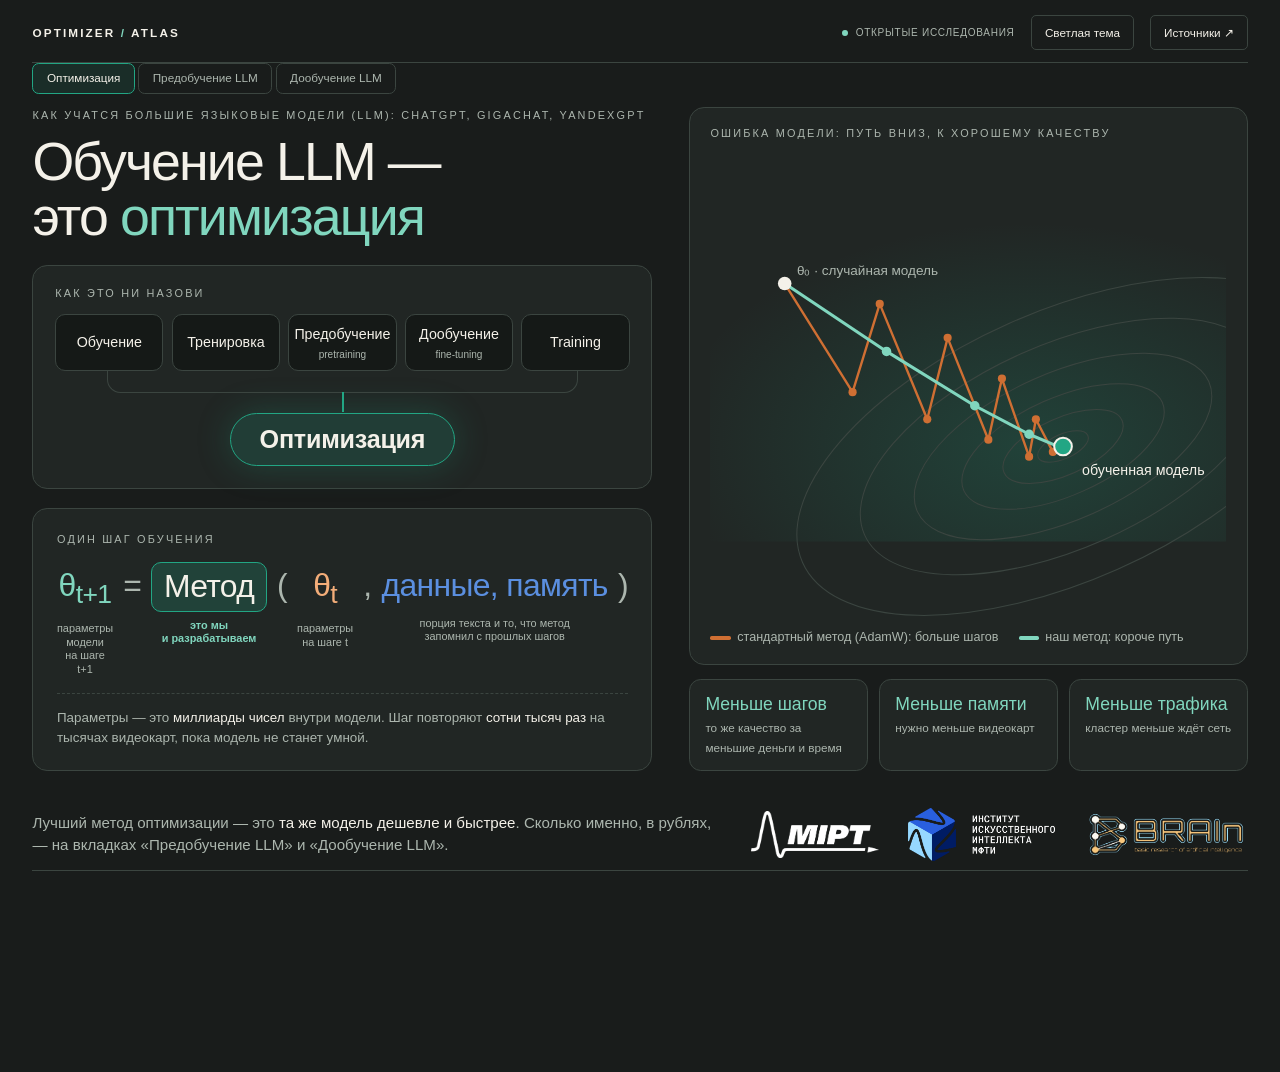
==== commit c45604a6: "feat(cover): LLM in titles and tabs, MIPT / IAI MIPT / BRAIn Lab logos on the cover" ====
--- a/index.html
+++ b/index.html
@@ -121,7 +121,7 @@
 .cv-legend{display:flex;gap:24px;font-size:15px;color:var(--muted);margin-top:6px}.cv-legend i{display:inline-block;width:24px;height:4px;border-radius:2px;vertical-align:middle;margin-right:8px}
 .cv-cards{display:grid;grid-template-columns:repeat(3,1fr);gap:14px;margin-top:16px}
 .cv-cards div{background:var(--panel);border:1px solid var(--line);border-radius:14px;padding:14px 18px}.cv-cards strong{display:block;font-size:21px;font-weight:500;color:var(--new)}.cv-cards span{font-size:14px;color:var(--muted);line-height:1.3}
-.cv-cta{grid-column:1/-1;font-size:18px;color:var(--muted)}.cv-cta b{color:var(--text);font-weight:500}
+.cv-cta{grid-column:1/-1;font-size:18px;color:var(--muted);display:flex;align-items:center;justify-content:space-between;gap:30px}.cv-logos{display:flex;align-items:center;gap:34px;flex:none}.cv-logos img{height:64px;width:auto}.cv-logos .lg-mipt{height:56px;filter:invert(1)}.light .cv-logos .lg-mipt{filter:none}.light .cv-logos .lg-iii{content:url(logos/iii-black.png)}.cv-cta b{color:var(--text);font-weight:500}
 @media(max-width:1000px){.cv{grid-template-columns:1fr}.cv h2{font-size:42px}.cv-chips{grid-template-columns:repeat(3,1fr)}.cv-f{font-size:26px;flex-wrap:wrap}}
 </style>
 </head>
@@ -129,7 +129,7 @@
 <div class="shell">
  <header class="topbar"><div class="wordmark">OPTIMIZER <span>/</span> ATLAS</div><div class="top-actions"><span class="meta"><i class="dot"></i>ОТКРЫТЫЕ ИССЛЕДОВАНИЯ</span><button class="quiet" id="theme" aria-label="Переключить светлую тему">Светлая тема</button><button class="quiet" id="sources-button" aria-expanded="false">Источники ↗</button></div></header>
  <section class="intro"><div><div class="eyebrow">Интерактивный обзор исследований</div><h1 id="page-title">То же качество.<br>Меньше затрат на обучение.</h1></div><p class="intro-note" id="intro-note">Двигайте размер модели. Все оптимизаторы обучаются одновременно до качества стандартного обучения: видно, кто финиширует раньше, сколько это стоит и сколько GPU нужно под память.</p></section>
- <nav class="domain-nav" aria-label="Раздел"><button class="domain active" data-domain="intro" aria-pressed="true">Оптимизация</button><button class="domain" data-domain="economy" aria-pressed="false">Предобучение</button><button class="domain" data-domain="finetune" aria-pressed="false">Дообучение</button></nav>
+ <nav class="domain-nav" aria-label="Раздел"><button class="domain active" data-domain="intro" aria-pressed="true">Оптимизация</button><button class="domain" data-domain="economy" aria-pressed="false">Предобучение LLM</button><button class="domain" data-domain="finetune" aria-pressed="false">Дообучение LLM</button></nav>
  <main>
   <section class="workspace" id="workspace"><aside class="controls" id="controls" aria-label="Параметры сравнения"></aside><div id="result"></div></section>
   <section id="sources-panel" hidden aria-label="Источники данных"><div class="result-head"><div><h2>Каждое число можно проверить</h2><p>Таблицы и кривые авторов. В калькуляторе коэффициенты получены интерполяцией, денежные затраты рассчитаны по введённым условиям.</p></div></div><div class="source-list" id="source-list"></div></section>
@@ -237,18 +237,18 @@
 const stepOverhead=(name,N)=>(optRatio(name,N)-1)*updateShare(N);
 const MONEY_NAMES=['AdamW','LionMuon','DyKAF','SoftMuon','SoftSignum','Muon','SOAP'];
 // Distributed training: gradients are synchronised every step with a ring all-reduce between nodes of 8 GPUs over a
-// 100 Gbit/s Ethernet, typical for rented clusters (12,5 GB/s per node); each node sends and receives 2(n−1)/n of the gradient. AdamW, Muon, SOAP and
+// 400 Gbit/s network (50 GB/s per node); each node sends and receives 2(n−1)/n of the gradient. AdamW, Muon, SOAP and
 // DyKAF exchange bf16 gradients (16 bits per parameter); SoftSignum exchanges signs with one scale per block (1 bit).
 // FRUGAL sends signs for the state-free part of linear layers and bf16 for its state-full subspace (share ρ) and for the
 // embedding and head, which it trains with Adam, so its average bits per parameter depend on the model's shape.
-// Distributed runs use at least 32 nodes (256 GPUs), a typical rented cluster for an 8B model; smaller runs are priced on it too.
+// Distributed runs are priced on at least 128 nodes (1024 GPUs), a production cluster; smaller runs are priced on it too.
 // DDP overlaps most of the exchange with the backward pass: we count the exposed 30% as the whole cluster waiting.
 const OVERLAP=.7;
 // Compressed exchange is not free: packing, per-block scales and the two-phase 1-bit all-reduce. 1-bit Adam (Tang et al.,
 // 2021) measured a 5,5–6,2× faster communication stage, not 16×; we add a fixed 0,104 of the bf16 time so 1 bit gives 6×.
 // Signum and Lion (other groups) send sign updates too. Models this size are sharded (FSDP/ZeRO-3): every step the network
 // also gathers the bf16 weights for the forward and the backward pass, twice the gradient volume, and signs do not shrink it.
-const MIN_NODES=32,NET_BW=12.5e9,PACK=1/6-1/16,SIGN=['SoftSignum','Signum','Lion'],COMM_NAMES=['AdamW','SoftSignum','Signum','Lion','FRUGAL ρ=0','FRUGAL ρ=0,25'];
+const MIN_NODES=128,NET_BW=50e9,PACK=1/6-1/16,SIGN=['SoftSignum','Signum','Lion'],COMM_NAMES=['AdamW','SoftSignum','Signum','Lion','FRUGAL ρ=0','FRUGAL ρ=0,25'];
 function commBits(name,N){
  if(SIGN.includes(name))return 1;if(!name.startsWith('FRUGAL'))return 16;
  const {d}=shape(N),emb=Math.min(1,2*VOCAB*d/N),rho=name==='FRUGAL ρ=0'?0:.25;return 16*emb+(16*rho+(1-rho))*(1-emb);
@@ -336,7 +336,7 @@
   row.querySelector('.k').textContent=fmt(c.bits,c.bits<2&&c.bits%1?1:0)+' бит';
   row.querySelector('.ctime').textContent=commTime(c.hours);
   const cv=row.querySelector('.value');cv.textContent=c===ca?money(track('cc'+c.name,c.cost)):'−'+money(track('cc'+c.name,ca.cost-c.cost));cv.className='value'+(c===ca?' plain':' gain');}
- const nodes=Math.max(MIN_NODES,Math.ceil(p.gpus/8)),nl=nodes%10,nt=nodes%100>10&&nodes%100<15;$('comm-nodes').textContent=`${fmt(nodes,0)} ${nt||nl<2||nl>4?(nl===1&&!nt?'узел':'узлов'):'узла'} · сеть 100 Гбит/с`;
+ const nodes=Math.max(MIN_NODES,Math.ceil(p.gpus/8)),nl=nodes%10,nt=nodes%100>10&&nodes%100<15;$('comm-nodes').textContent=`${fmt(nodes,0)} ${nt||nl<2||nl>4?(nl===1&&!nt?'узел':'узлов'):'узла'} · сеть 400 Гбит/с`;
  setWins('step',top3(p.comm,c=>c.saved).map(c=>({name:c.name,value:both(c.budget,track('wc'+c.name,c.saved))})));
  // 4. Speed-up versus model size.
  for(const l of p.lanes){const pt=$('sc-pt-'+l.name);if(pt){pt.setAttribute('cx',scX(p.N/1e9));pt.setAttribute('cy',SPEED_CHART.y(l.tokenFactor));}}
@@ -376,7 +376,7 @@
  const win=(id,title)=>`<div class="win" id="win-${id}"><span class="eyebrow">${title}</span><ol class="win-list">${'<li><span class="tag"></span><strong></strong></li>'.repeat(3)}</ol></div>`;
  const memBody=name=>`<div class="mem-body"><div class="stack"><span class="base"></span><span class="state ${COLORS[name]||'other'}"></span></div><div class="chips ${COLORS[name]||'other'}"></div></div>`;
  $('controls').innerHTML='';
- $('result').innerHTML=`<div class="scale-dock"><div class="scale-read"><div><span class="eyebrow">Размер модели</span><strong id="scale-params"></strong></div><div><span class="eyebrow">Токенов</span><strong id="scale-tokens"></strong></div><div><span class="eyebrow">Вычислений · стандарт</span><strong id="scale-hours"></strong></div><div><span class="eyebrow">Стоимость · стандарт</span><strong id="scale-money"></strong></div><div><span class="eyebrow">Срок · стандарт</span><strong id="scale-days"></strong></div></div><input type="range" id="scale" min="8" max="11.7" step="any" value="${costState.position}" aria-label="Размер модели"><div class="landmarks">${ticks}</div><p class="scale-hint" id="scale-hint"></p></div>
+ $('result').innerHTML=`<div class="scale-dock"><div class="scale-read"><div><span class="eyebrow">Размер LLM</span><strong id="scale-params"></strong></div><div><span class="eyebrow">Токенов</span><strong id="scale-tokens"></strong></div><div><span class="eyebrow">Вычислений · стандарт</span><strong id="scale-hours"></strong></div><div><span class="eyebrow">Стоимость · стандарт</span><strong id="scale-money"></strong></div><div><span class="eyebrow">Срок · стандарт</span><strong id="scale-days"></strong></div></div><input type="range" id="scale" min="8" max="11.7" step="any" value="${costState.position}" aria-label="Размер модели"><div class="landmarks">${ticks}</div><p class="scale-hint" id="scale-hint"></p></div>
  <div class="wins">${win('money','Дешевле обучить')}${win('published','Быстрее обучить')}${win('mem','Меньше памяти')}${win('step','Меньше трафика')}</div>
  <div class="quads">
  ${panel('money','Гонка до одного качества','<span>метод · экономия</span><span>время обучения</span><span>стоимость</span>',MONEY_NAMES.length,`<div class="lane-grid"><div class="finish" style="left:${100/1.08}%"></div></div>`+MONEY_NAMES.map(n=>lane('money',n,bar(n))).join(''),'<span class="meta" id="race-clock"></span>')}
@@ -599,7 +599,7 @@
  const zo=zoSection();
  $('controls').innerHTML='';
  const ticks=FT_SIZES.map(([n,t])=>`<button class="landmark" data-ft="${Math.log10(n)}" style="left:${(Math.log10(n)-Math.log10(.35))/(Math.log10(70)-Math.log10(.35))*100}%">${t}</button>`).join('');
- $('result').innerHTML=`<div class="scale-dock ft-dock"><div class="ft-dock-row"><div><span class="eyebrow" style="display:block;margin:0">Размер модели</span><strong id="ft-n" class="ft-big"></strong></div><dl class="ft-facts"><dt>Данные для дообучения</dt><dd>100 млрд токенов</dd><dt>Адаптер учит</dt><dd><span id="ft-count"></span> весов · <span id="ft-share"></span></dd><dt>Аренда карт на адаптер</dt><dd id="ft-cost"></dd></dl><dl class="ft-rent"><dt>Учить всю модель</dt><dd id="ft-full"></dd><dt>Учить адаптер (LoRA)</dt><dd id="ft-lora"></dd></dl></div><input type="range" id="ft-size" min="${Math.log10(.35)}" max="${Math.log10(70)}" step="any" value="${ftState.position}" aria-label="Размер модели"><div class="landmarks">${ticks}</div></div>
+ $('result').innerHTML=`<div class="scale-dock ft-dock"><div class="ft-dock-row"><div><span class="eyebrow" style="display:block;margin:0">Размер LLM</span><strong id="ft-n" class="ft-big"></strong></div><dl class="ft-facts"><dt>Данные для дообучения</dt><dd>100 млрд токенов</dd><dt>Адаптер учит</dt><dd><span id="ft-count"></span> весов · <span id="ft-share"></span></dd><dt>Аренда карт на адаптер</dt><dd id="ft-cost"></dd></dl><dl class="ft-rent"><dt>Учить всю модель</dt><dd id="ft-full"></dd><dt>Учить адаптер (LoRA)</dt><dd id="ft-lora"></dd></dl></div><input type="range" id="ft-size" min="${Math.log10(.35)}" max="${Math.log10(70)}" step="any" value="${ftState.position}" aria-label="Размер модели"><div class="landmarks">${ticks}</div></div>
  <div class="sk-grid">${skills.map(skill).join('')}</div>${zo}${heat}`;
  const move=v=>{ftState.position=v;drawFinetune();drawZO();};
  $('ft-size').addEventListener('input',e=>move(Number(e.target.value)));
@@ -657,8 +657,8 @@
  const names=[['Обучение',''],['Тренировка',''],['Предобучение','pretraining'],['Дообучение','fine-tuning'],['Training','']];
  $('result').innerHTML=`<div class="cv">
  <div>
-  <div class="cv-eyebrow">Как учится любая нейросеть</div>
-  <h2>Обучение нейросети —<br>это <em>оптимизация</em></h2>
+  <div class="cv-eyebrow">Как учатся большие языковые модели (LLM): ChatGPT, GigaChat, YandexGPT</div>
+  <h2>Обучение LLM —<br>это <em>оптимизация</em></h2>
   <div class="cv-names"><div class="cv-eyebrow">Как это ни назови</div>
    <div class="cv-chips">${names.map(([n,e])=>`<span>${n}${e?`<small>${e}</small>`:''}</span>`).join('')}</div>
    <div class="cv-brace"></div><div class="cv-opt"><b>Оптимизация</b></div></div>
@@ -685,7 +685,7 @@
    <div class="cv-legend"><span><i style="background:#cf6f33"></i>стандартный метод (AdamW): больше шагов</span><span><i style="background:#80d6be"></i>наш метод: короче путь</span></div></div>
   <div class="cv-cards"><div><strong>Меньше шагов</strong><span>то же качество за меньшие деньги и время</span></div><div><strong>Меньше памяти</strong><span>нужно меньше видеокарт</span></div><div><strong>Меньше трафика</strong><span>кластер меньше ждёт сеть</span></div></div>
  </div>
- <div class="cv-cta">Лучший метод оптимизации — это <b>та же модель дешевле и быстрее</b>. Сколько именно, в рублях, — на вкладках «Предобучение» и «Дообучение».</div>
+ <div class="cv-cta"><span>Лучший метод оптимизации — это <b>та же модель дешевле и быстрее</b>. Сколько именно, в рублях, — на вкладках «Предобучение LLM» и «Дообучение LLM».</span><span class="cv-logos"><img class="lg-mipt" src="logos/mipt.png" alt="МФТИ"><img class="lg-iii" src="logos/iii-white.png" alt="Институт искусственного интеллекта МФТИ"><img class="lg-brain" src="logos/brainlab.svg" alt="BRAIn Lab"></span></div>
 </div>`;
 }
 function render(){
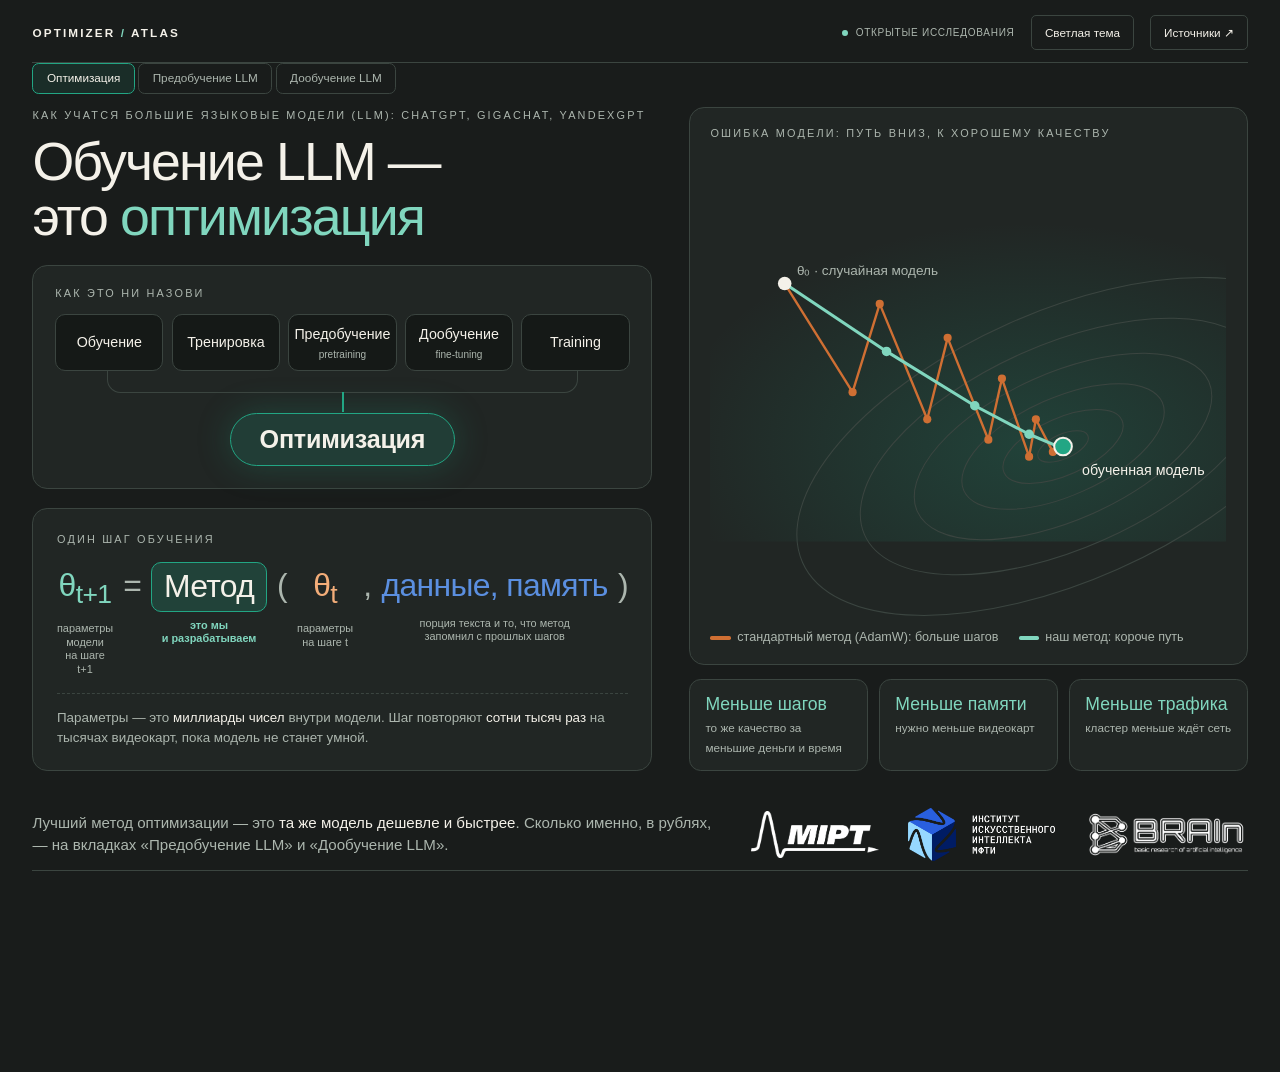
==== commit 88297eb1: "fix(cover): BRAIn logo in white (black in light theme)" ====
--- a/index.html
+++ b/index.html
@@ -121,7 +121,7 @@
 .cv-legend{display:flex;gap:24px;font-size:15px;color:var(--muted);margin-top:6px}.cv-legend i{display:inline-block;width:24px;height:4px;border-radius:2px;vertical-align:middle;margin-right:8px}
 .cv-cards{display:grid;grid-template-columns:repeat(3,1fr);gap:14px;margin-top:16px}
 .cv-cards div{background:var(--panel);border:1px solid var(--line);border-radius:14px;padding:14px 18px}.cv-cards strong{display:block;font-size:21px;font-weight:500;color:var(--new)}.cv-cards span{font-size:14px;color:var(--muted);line-height:1.3}
-.cv-cta{grid-column:1/-1;font-size:18px;color:var(--muted);display:flex;align-items:center;justify-content:space-between;gap:30px}.cv-logos{display:flex;align-items:center;gap:34px;flex:none}.cv-logos img{height:64px;width:auto}.cv-logos .lg-mipt{height:56px;filter:invert(1)}.light .cv-logos .lg-mipt{filter:none}.light .cv-logos .lg-iii{content:url(logos/iii-black.png)}.cv-cta b{color:var(--text);font-weight:500}
+.cv-cta{grid-column:1/-1;font-size:18px;color:var(--muted);display:flex;align-items:center;justify-content:space-between;gap:30px}.cv-logos{display:flex;align-items:center;gap:34px;flex:none}.cv-logos img{height:64px;width:auto}.cv-logos .lg-mipt{height:56px;filter:invert(1)}.light .cv-logos .lg-mipt{filter:none}.cv-logos .lg-brain{filter:brightness(0) invert(1)}.light .cv-logos .lg-brain{filter:brightness(0)}.light .cv-logos .lg-iii{content:url(logos/iii-black.png)}.cv-cta b{color:var(--text);font-weight:500}
 @media(max-width:1000px){.cv{grid-template-columns:1fr}.cv h2{font-size:42px}.cv-chips{grid-template-columns:repeat(3,1fr)}.cv-f{font-size:26px;flex-wrap:wrap}}
 </style>
 </head>
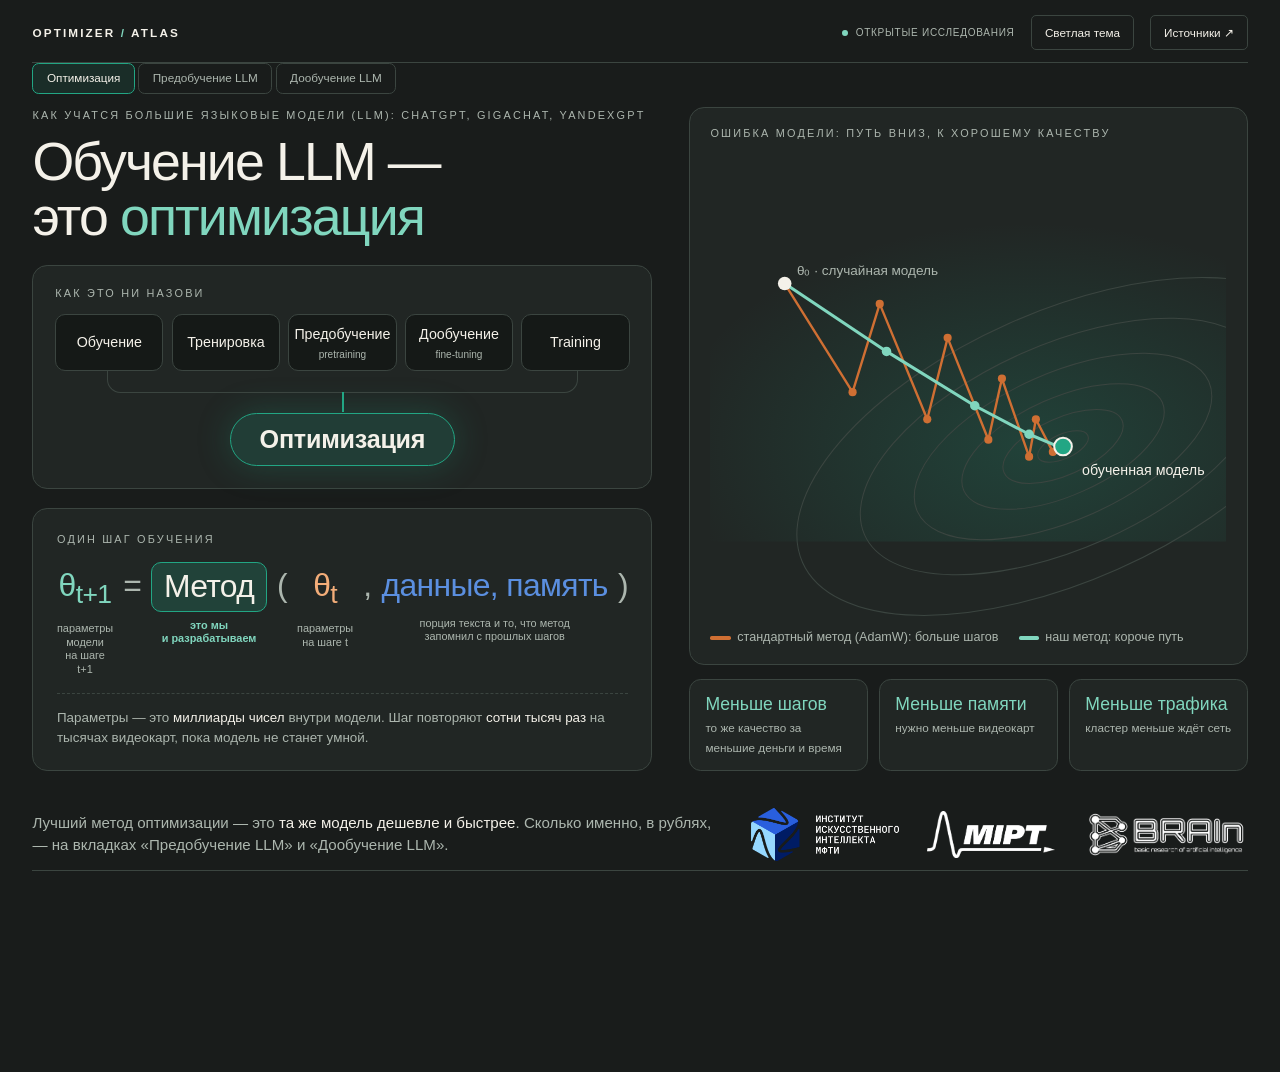
==== commit 2826caa6: "fix(cover): IAI logo first" ====
--- a/index.html
+++ b/index.html
@@ -685,7 +685,7 @@
    <div class="cv-legend"><span><i style="background:#cf6f33"></i>стандартный метод (AdamW): больше шагов</span><span><i style="background:#80d6be"></i>наш метод: короче путь</span></div></div>
   <div class="cv-cards"><div><strong>Меньше шагов</strong><span>то же качество за меньшие деньги и время</span></div><div><strong>Меньше памяти</strong><span>нужно меньше видеокарт</span></div><div><strong>Меньше трафика</strong><span>кластер меньше ждёт сеть</span></div></div>
  </div>
- <div class="cv-cta"><span>Лучший метод оптимизации — это <b>та же модель дешевле и быстрее</b>. Сколько именно, в рублях, — на вкладках «Предобучение LLM» и «Дообучение LLM».</span><span class="cv-logos"><img class="lg-mipt" src="logos/mipt.png" alt="МФТИ"><img class="lg-iii" src="logos/iii-white.png" alt="Институт искусственного интеллекта МФТИ"><img class="lg-brain" src="logos/brainlab.svg" alt="BRAIn Lab"></span></div>
+ <div class="cv-cta"><span>Лучший метод оптимизации — это <b>та же модель дешевле и быстрее</b>. Сколько именно, в рублях, — на вкладках «Предобучение LLM» и «Дообучение LLM».</span><span class="cv-logos"><img class="lg-iii" src="logos/iii-white.png" alt="Институт искусственного интеллекта МФТИ"><img class="lg-mipt" src="logos/mipt.png" alt="МФТИ"><img class="lg-brain" src="logos/brainlab.svg" alt="BRAIn Lab"></span></div>
 </div>`;
 }
 function render(){
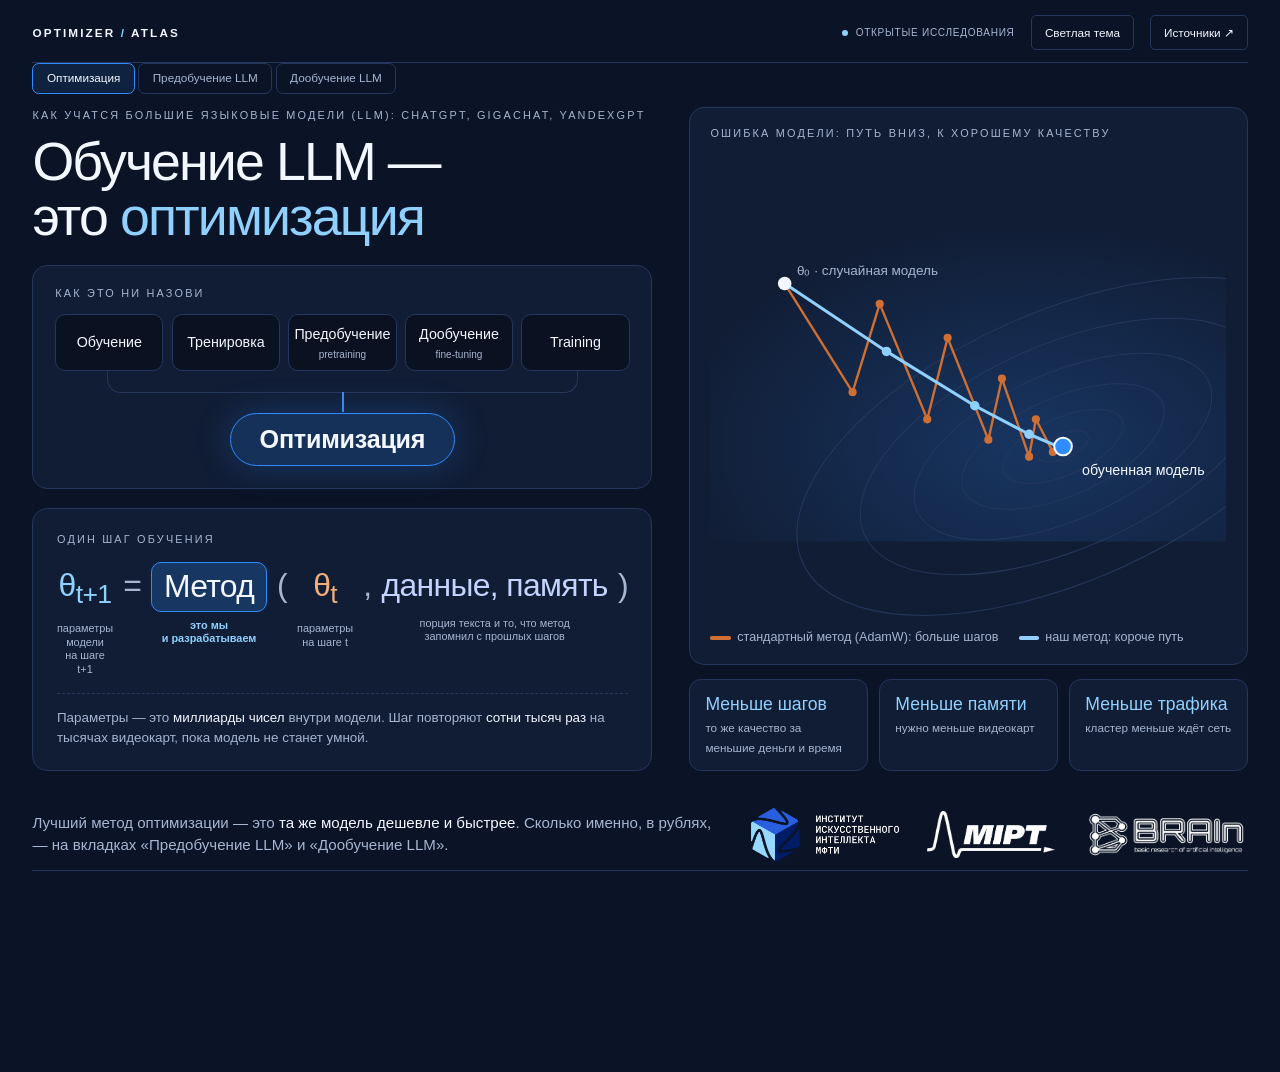
==== commit 85a414a6: "style: MIPT palette (navy, blue, light blue, white); AdamW stays orange as the baseline" ====
--- a/index.html
+++ b/index.html
@@ -4,10 +4,10 @@
 <meta charset="utf-8">
 <meta name="viewport" content="width=device-width,initial-scale=1">
 <title>Optimizer Atlas — экономия на обучении</title>
-<link rel="icon" href="data:image/svg+xml,%3Csvg xmlns='http://www.w3.org/2000/svg' viewBox='0 0 64 64'%3E%3Crect width='64' height='64' rx='14' fill='%23191c1b'/%3E%3Cpath d='M12 45L30 17L48 45M21 33H40' fill='none' stroke='%2380d6be' stroke-width='5'/%3E%3C/svg%3E">
+<link rel="icon" href="data:image/svg+xml,%3Csvg xmlns='http://www.w3.org/2000/svg' viewBox='0 0 64 64'%3E%3Crect width='64' height='64' rx='14' fill='%230b1426'/%3E%3Cpath d='M12 45L30 17L48 45M21 33H40' fill='none' stroke='%238fd0ff' stroke-width='5'/%3E%3C/svg%3E">
 <style>
-:root{color-scheme:dark;--bg:#191c1b;--panel:#212624;--deep:#151917;--text:#f4f1e9;--muted:#acb6ae;--line:#3b4540;--adam:#f3ad79;--new:#80d6be;--soap:#c3b5e3;--radius:12px}
-*{box-sizing:border-box}body{margin:0;background:var(--bg);color:var(--text);font:16px/1.5 "Avenir Next","Helvetica Neue",sans-serif;text-wrap:pretty}button,input,select{font:inherit}button,select,a,input{touch-action:manipulation}button,select{color:inherit}button,a,select,input{outline-offset:5px}button:focus-visible,a:focus-visible,select:focus-visible,input:focus-visible{outline:2px solid var(--new)}button{cursor:pointer}button:disabled{opacity:.45;cursor:default}a{color:var(--new);text-underline-offset:4px}button{transition:background .2s,border-color .2s}button:hover{border-color:var(--muted)}button:active{transform:translateY(1px)}.shell{max-width:1480px;margin:auto;padding:26px 40px 34px}.topbar{display:flex;align-items:center;justify-content:space-between;padding-bottom:22px;border-bottom:1px solid var(--line);gap:16px}.wordmark{font-size:14px;letter-spacing:.18em;font-weight:600}.wordmark span{color:var(--new)}.top-actions{display:flex;align-items:center;gap:20px}.quiet{border:1px solid var(--line);background:transparent;border-radius:6px;padding:9px 15px;font-size:14px}.dot{display:inline-block;width:7px;height:7px;background:var(--new);border-radius:50%;margin-right:9px}.meta{font-size:12px;color:var(--muted);letter-spacing:.07em}.intro{display:flex;justify-content:space-between;align-items:flex-end;gap:32px;padding:34px 0 30px}.eyebrow{font-size:11px;letter-spacing:.17em;text-transform:uppercase;color:var(--muted);margin-bottom:13px}h1{font-size:clamp(34px,4vw,58px);font-weight:500;letter-spacing:-.045em;line-height:1.08;margin:0;max-width:760px}.intro-note{max-width:310px;font-size:15px;color:var(--muted);margin:0 0 5px}.domain-nav{display:flex;gap:6px;border-bottom:1px solid var(--line);margin-bottom:26px}.domain{border:0;border-bottom:2px solid transparent;background:none;padding:15px 22px;font-size:16px;color:var(--muted);margin-bottom:-1px}.domain.active{color:var(--text);border-color:var(--new)}.domain small{font:11px monospace;margin-right:14px;opacity:.65}.workspace{display:grid;grid-template-columns:282px minmax(0,1fr);gap:26px}.controls{border-right:1px solid var(--line);padding-right:26px}.step{font:11px monospace;color:var(--new);letter-spacing:.08em;margin:3px 0 18px}.field{margin:0 0 20px}.field label{display:block;color:var(--muted);font-size:12px;margin-bottom:8px}select{width:100%;border:1px solid var(--line);border-radius:7px;background:var(--panel);padding:12px 10px;min-height:48px;font-size:14px}.control-description{font-size:13px;color:var(--muted);margin-top:20px}.protocol-badge{display:inline-block;padding:5px 9px;font-size:11px;border:1px solid var(--line);border-radius:5px;margin-top:5px}.stats-foot{border-top:1px solid var(--line);margin-top:26px;padding-top:18px;display:flex;gap:24px}.stats-foot strong{display:block;font-size:23px;font-weight:500;color:var(--text)}.stats-foot span{font-size:11px;color:var(--muted)}.result-head{display:flex;justify-content:space-between;align-items:flex-start;gap:16px;margin-bottom:20px}.result-head h2{font-size:24px;letter-spacing:-.025em;font-weight:500;margin:3px 0 5px}.result-head p{font-size:13px;color:var(--muted);margin:0}.source-link{font-size:12px;white-space:nowrap;margin-top:7px}.comparison{display:grid;grid-template-columns:1fr 1fr;gap:12px}.score-card{background:var(--panel);border:1px solid var(--line);border-radius:var(--radius);padding:21px 24px 19px;min-width:0}.score-card.new{background:#263730;border-color:#547769}.method-name{display:flex;align-items:center;gap:9px;font-size:15px;font-weight:500}.swatch{height:3px;width:22px;background:var(--adam);display:inline-block}.new .swatch{background:var(--new)}.number{font-variant-numeric:tabular-nums;font-size:clamp(30px,4vw,59px);line-height:1.16;letter-spacing:-.045em;margin:17px 0 2px;white-space:nowrap}.number-unit{font-size:15px;color:var(--muted);letter-spacing:0}.uncertainty{font-size:12px;color:var(--muted);min-height:20px}.bar-track{height:5px;background:#111713;border-radius:4px;margin-top:23px;overflow:hidden}.bar-fill{height:100%;background:var(--adam);transition:width .25s}.new .bar-fill{background:var(--new)}.score-detail{font-size:12px;color:var(--muted);margin-top:12px}.effect{display:flex;align-items:center;gap:18px;margin:17px 0 22px;padding:4px 0}.effect-number{font-size:34px;letter-spacing:-.04em;color:var(--new);font-variant-numeric:tabular-nums;white-space:nowrap}.effect-number.negative{color:var(--adam)}.effect-label{font-size:14px;max-width:590px}.subtle{font-size:12px;color:var(--muted);margin:4px 0 0}.evidence{border-top:1px solid var(--line);padding-top:20px}.evidence-head{display:flex;justify-content:space-between;gap:15px;align-items:center;margin-bottom:15px}.evidence-head h3{font-size:14px;margin:0;font-weight:500}.legend{font-size:11px;display:flex;gap:14px;color:var(--muted)}.legend i{display:inline-block;width:6px;height:6px;border-radius:50%;margin-right:5px}.metric-grid{display:grid;grid-template-columns:repeat(3,minmax(0,1fr));gap:7px}.metric-button{text-align:left;border:1px solid var(--line);border-radius:7px;background:transparent;padding:10px 12px;display:flex;justify-content:space-between;align-items:center;gap:8px;min-height:44px}.metric-button.active{background:#2b3c33;border-color:#668d78}.metric-button span{font-size:12px;overflow-wrap:anywhere}.metric-button b{font:12px monospace;color:var(--new);white-space:nowrap}.metric-button b.negative{color:var(--adam)}.note{margin-top:17px;font-size:12px;color:var(--muted);max-width:840px}.seed-plot{width:100%;height:135px;display:block}.chart{width:100%;height:210px;display:block}.chart text,.seed-plot text{fill:var(--muted);font:12px "Helvetica Neue",sans-serif}.slider-row{display:flex;align-items:center;gap:18px;margin-top:13px}input[type=range]{width:100%;accent-color:var(--new);cursor:pointer;height:36px}.slider-value{font:14px monospace;min-width:105px;text-align:right}.slider-labels{display:flex;justify-content:space-between;color:var(--muted);font-size:11px;margin-top:-5px}.footer{display:flex;align-items:center;justify-content:space-between;gap:18px;border-top:1px solid var(--line);padding-top:18px;margin-top:30px;color:var(--muted);font-size:11px}.footer strong{color:var(--text);font-weight:500}.source-list{display:grid;grid-template-columns:1fr 1fr;gap:14px}.source-item{padding:21px;border:1px solid var(--line);border-radius:var(--radius);min-width:0}.source-item h3{font-size:17px;font-weight:500;margin:10px 0}.source-item p{font-size:12px;color:var(--muted);overflow-wrap:anywhere}.source-state{font-size:11px;color:var(--new)}[hidden]{display:none!important}.light{--bg:#eeeee6;--panel:#fafbf6;--deep:#fff;--text:#23332b;--muted:#53665b;--line:#bdc9bc;--adam:#9c4d18;--new:#1f7057;--soap:#66518a;color-scheme:light}.light .score-card.new,.light .metric-button.active{background:#dce8db}.light .bar-track{background:#d9ddd3}.light .bar-fill{background:var(--adam)}.light .new .bar-fill{background:var(--new)}
+:root{color-scheme:dark;--bg:#0b1426;--panel:#111d35;--deep:#0a1120;--text:#f3f7ff;--muted:#a6b5d0;--line:#25375c;--adam:#f3ad79;--new:#8fd0ff;--soap:#b9c4ff;--radius:12px}
+*{box-sizing:border-box}body{margin:0;background:var(--bg);color:var(--text);font:16px/1.5 "Avenir Next","Helvetica Neue",sans-serif;text-wrap:pretty}button,input,select{font:inherit}button,select,a,input{touch-action:manipulation}button,select{color:inherit}button,a,select,input{outline-offset:5px}button:focus-visible,a:focus-visible,select:focus-visible,input:focus-visible{outline:2px solid var(--new)}button{cursor:pointer}button:disabled{opacity:.45;cursor:default}a{color:var(--new);text-underline-offset:4px}button{transition:background .2s,border-color .2s}button:hover{border-color:var(--muted)}button:active{transform:translateY(1px)}.shell{max-width:1480px;margin:auto;padding:26px 40px 34px}.topbar{display:flex;align-items:center;justify-content:space-between;padding-bottom:22px;border-bottom:1px solid var(--line);gap:16px}.wordmark{font-size:14px;letter-spacing:.18em;font-weight:600}.wordmark span{color:var(--new)}.top-actions{display:flex;align-items:center;gap:20px}.quiet{border:1px solid var(--line);background:transparent;border-radius:6px;padding:9px 15px;font-size:14px}.dot{display:inline-block;width:7px;height:7px;background:var(--new);border-radius:50%;margin-right:9px}.meta{font-size:12px;color:var(--muted);letter-spacing:.07em}.intro{display:flex;justify-content:space-between;align-items:flex-end;gap:32px;padding:34px 0 30px}.eyebrow{font-size:11px;letter-spacing:.17em;text-transform:uppercase;color:var(--muted);margin-bottom:13px}h1{font-size:clamp(34px,4vw,58px);font-weight:500;letter-spacing:-.045em;line-height:1.08;margin:0;max-width:760px}.intro-note{max-width:310px;font-size:15px;color:var(--muted);margin:0 0 5px}.domain-nav{display:flex;gap:6px;border-bottom:1px solid var(--line);margin-bottom:26px}.domain{border:0;border-bottom:2px solid transparent;background:none;padding:15px 22px;font-size:16px;color:var(--muted);margin-bottom:-1px}.domain.active{color:var(--text);border-color:var(--new)}.domain small{font:11px monospace;margin-right:14px;opacity:.65}.workspace{display:grid;grid-template-columns:282px minmax(0,1fr);gap:26px}.controls{border-right:1px solid var(--line);padding-right:26px}.step{font:11px monospace;color:var(--new);letter-spacing:.08em;margin:3px 0 18px}.field{margin:0 0 20px}.field label{display:block;color:var(--muted);font-size:12px;margin-bottom:8px}select{width:100%;border:1px solid var(--line);border-radius:7px;background:var(--panel);padding:12px 10px;min-height:48px;font-size:14px}.control-description{font-size:13px;color:var(--muted);margin-top:20px}.protocol-badge{display:inline-block;padding:5px 9px;font-size:11px;border:1px solid var(--line);border-radius:5px;margin-top:5px}.stats-foot{border-top:1px solid var(--line);margin-top:26px;padding-top:18px;display:flex;gap:24px}.stats-foot strong{display:block;font-size:23px;font-weight:500;color:var(--text)}.stats-foot span{font-size:11px;color:var(--muted)}.result-head{display:flex;justify-content:space-between;align-items:flex-start;gap:16px;margin-bottom:20px}.result-head h2{font-size:24px;letter-spacing:-.025em;font-weight:500;margin:3px 0 5px}.result-head p{font-size:13px;color:var(--muted);margin:0}.source-link{font-size:12px;white-space:nowrap;margin-top:7px}.comparison{display:grid;grid-template-columns:1fr 1fr;gap:12px}.score-card{background:var(--panel);border:1px solid var(--line);border-radius:var(--radius);padding:21px 24px 19px;min-width:0}.score-card.new{background:#14284a;border-color:#3a63a8}.method-name{display:flex;align-items:center;gap:9px;font-size:15px;font-weight:500}.swatch{height:3px;width:22px;background:var(--adam);display:inline-block}.new .swatch{background:var(--new)}.number{font-variant-numeric:tabular-nums;font-size:clamp(30px,4vw,59px);line-height:1.16;letter-spacing:-.045em;margin:17px 0 2px;white-space:nowrap}.number-unit{font-size:15px;color:var(--muted);letter-spacing:0}.uncertainty{font-size:12px;color:var(--muted);min-height:20px}.bar-track{height:5px;background:#08101e;border-radius:4px;margin-top:23px;overflow:hidden}.bar-fill{height:100%;background:var(--adam);transition:width .25s}.new .bar-fill{background:var(--new)}.score-detail{font-size:12px;color:var(--muted);margin-top:12px}.effect{display:flex;align-items:center;gap:18px;margin:17px 0 22px;padding:4px 0}.effect-number{font-size:34px;letter-spacing:-.04em;color:var(--new);font-variant-numeric:tabular-nums;white-space:nowrap}.effect-number.negative{color:var(--adam)}.effect-label{font-size:14px;max-width:590px}.subtle{font-size:12px;color:var(--muted);margin:4px 0 0}.evidence{border-top:1px solid var(--line);padding-top:20px}.evidence-head{display:flex;justify-content:space-between;gap:15px;align-items:center;margin-bottom:15px}.evidence-head h3{font-size:14px;margin:0;font-weight:500}.legend{font-size:11px;display:flex;gap:14px;color:var(--muted)}.legend i{display:inline-block;width:6px;height:6px;border-radius:50%;margin-right:5px}.metric-grid{display:grid;grid-template-columns:repeat(3,minmax(0,1fr));gap:7px}.metric-button{text-align:left;border:1px solid var(--line);border-radius:7px;background:transparent;padding:10px 12px;display:flex;justify-content:space-between;align-items:center;gap:8px;min-height:44px}.metric-button.active{background:#15294d;border-color:#4a78c4}.metric-button span{font-size:12px;overflow-wrap:anywhere}.metric-button b{font:12px monospace;color:var(--new);white-space:nowrap}.metric-button b.negative{color:var(--adam)}.note{margin-top:17px;font-size:12px;color:var(--muted);max-width:840px}.seed-plot{width:100%;height:135px;display:block}.chart{width:100%;height:210px;display:block}.chart text,.seed-plot text{fill:var(--muted);font:12px "Helvetica Neue",sans-serif}.slider-row{display:flex;align-items:center;gap:18px;margin-top:13px}input[type=range]{width:100%;accent-color:var(--new);cursor:pointer;height:36px}.slider-value{font:14px monospace;min-width:105px;text-align:right}.slider-labels{display:flex;justify-content:space-between;color:var(--muted);font-size:11px;margin-top:-5px}.footer{display:flex;align-items:center;justify-content:space-between;gap:18px;border-top:1px solid var(--line);padding-top:18px;margin-top:30px;color:var(--muted);font-size:11px}.footer strong{color:var(--text);font-weight:500}.source-list{display:grid;grid-template-columns:1fr 1fr;gap:14px}.source-item{padding:21px;border:1px solid var(--line);border-radius:var(--radius);min-width:0}.source-item h3{font-size:17px;font-weight:500;margin:10px 0}.source-item p{font-size:12px;color:var(--muted);overflow-wrap:anywhere}.source-state{font-size:11px;color:var(--new)}[hidden]{display:none!important}.light{--bg:#eef3fb;--panel:#ffffff;--deep:#fff;--text:#0e2346;--muted:#4c5f80;--line:#c3d0e6;--adam:#9c4d18;--new:#1559c7;--soap:#4f5aa8;color-scheme:light}.light .score-card.new,.light .metric-button.active{background:#dce7fb}.light .bar-track{background:#d6dfee}.light .bar-fill{background:var(--adam)}.light .new .bar-fill{background:var(--new)}
 @media(min-width:1800px){.shell{max-width:1680px;padding-top:40px}body{font-size:18px}.workspace{grid-template-columns:310px minmax(0,1fr)}.result-head h2{font-size:30px}.number{font-size:72px}.metric-button{padding:14px}.metric-button span,.metric-button b{font-size:15px}.effect-label{font-size:18px}.control-description,.note,.score-detail,.uncertainty{font-size:14px}}
 @media(max-width:1000px){.shell{padding:22px}.workspace{grid-template-columns:235px minmax(0,1fr);gap:20px}.controls{padding-right:20px}.intro-note{max-width:245px}.metric-grid{grid-template-columns:repeat(2,minmax(0,1fr))}.score-card{padding:18px}.domain{padding:13px 14px}.domain small{margin-right:7px}.number{font-size:40px}}
 @media(max-width:700px){.shell{padding:18px}.top-actions{gap:9px}.top-actions .meta{display:none}.wordmark{font-size:11px}.quiet{padding:8px 10px}.intro{display:block;padding:27px 0 24px}.intro-note{max-width:none;margin:18px 0 0}.intro h1{font-size:38px}.domain-nav{overflow-x:auto}.domain{white-space:nowrap;padding:12px;font-size:13px}.domain small{display:none}.workspace{display:block}.controls{border-right:0;border-bottom:1px solid var(--line);padding:0 0 15px;margin-bottom:22px;display:grid;grid-template-columns:1fr 1fr;gap:0 12px}.step,.control-description,.stats-foot,.protocol-badge{grid-column:1/-1}.step{margin-bottom:12px}.field{margin-bottom:10px}.control-description{margin:8px 0}.stats-foot{display:none}.result-head h2{font-size:21px}.comparison{gap:8px}.score-card{padding:16px 12px}.number{font-size:34px}.number-unit{font-size:12px}.method-name{font-size:13px}.effect{gap:12px;align-items:flex-start}.effect-number{font-size:28px}.effect-label{font-size:12px}.source-list{grid-template-columns:1fr}.footer{align-items:flex-start}.footer>span{max-width:55%}.metric-button{padding:10px}.metric-button span{font-size:11px}}
@@ -16,7 +16,7 @@
 @media(min-width:1800px){.saving-amount{font-size:106px}.cost-track{height:40px}.cost-row-head{font-size:18px}.cost-caption,.economy-note,.case-tag{font-size:14px}.budget-head output{font-size:28px}.budget-dock{padding:24px 30px}}
 @media(max-width:700px){.economy .assumptions{grid-column:1/-1;margin-top:0}.saving-hero{gap:12px;grid-template-columns:minmax(0,1fr) 94px}.saving-amount{font-size:42px}.saving-percent{font-size:14px}.factor-box{padding-left:12px}.factor-box strong{font-size:26px}.factor-box span{font-size:10px}.budget-dock{padding:16px}.budget-head{align-items:flex-start}.budget-head output{font-size:18px;text-align:right}.cost-row-head{font-size:13px}.cost-caption{font-size:11px}.method-picks button{min-height:44px}.topbar{flex-wrap:wrap}.top-actions{margin-left:auto}.number{white-space:normal}.economy .field{min-width:0}}
 @media(min-width:701px){.economy-view .shell{padding-top:20px}.economy-view .intro{padding:20px 0}.economy-view .intro .eyebrow{display:none}.economy-view h1{font-size:40px}.economy-view .domain-nav{margin-bottom:18px}.economy .result-head{margin-bottom:12px}.economy .saving-hero{margin:12px 0}.economy .saving-amount{font-size:clamp(46px,5vw,76px)}.economy .factor-box strong{font-size:32px}.economy .factor-box span{margin:4px 0 8px}.economy .cost-track{height:28px}.economy .cost-row{margin:14px 0}.economy .budget-dock{padding:16px 24px;margin-top:18px}}
-:root{--lane-adam:#cf6f33;--c1:#22a684;--c2:#b08717;--c3:#5b8fe0;--c4:#c1609e;--other:#66736c;--row:31px}.light{--lane-adam:#c0642a;--c1:#12876a;--c2:#9a7400;--c3:#2f63c8;--c4:#a8407f;--other:#9aa69e}
+:root{--lane-adam:#cf6f33;--c1:#2f8cff;--c2:#43cde6;--c3:#c4d3ff;--c4:#9b7bff;--other:#66789a;--row:31px}.light{--lane-adam:#c0642a;--c1:#1a6fe0;--c2:#0f8fa8;--c3:#5b6f99;--c4:#6a4fd6;--other:#9aa8c2}
 .economy{display:block}.economy .controls{display:none}.adam{--hue:var(--lane-adam)}.c1{--hue:var(--c1)}.c2{--hue:var(--c2)}.c3{--hue:var(--c3)}.c4{--hue:var(--c4)}.other{--hue:var(--other)}
 .scale-dock{padding:18px 24px 6px;background:var(--panel);border:1px solid var(--line);border-radius:var(--radius)}.scale-read{display:grid;grid-template-columns:repeat(5,minmax(0,1fr));gap:18px}.scale-read .eyebrow{display:block;margin:0 0 2px;font-size:10px}.scale-read strong{font-size:26px;font-weight:500;letter-spacing:-.03em;font-variant-numeric:tabular-nums;white-space:nowrap}.scale-read div:first-child strong{font-size:40px;line-height:1.1;color:var(--c1)}.scale-dock input{display:block;width:100%;height:44px;margin:10px 0 0;accent-color:var(--c1)}.landmarks{position:relative;height:34px;margin:0 9px}.landmark{position:absolute;transform:translateX(-50%);border:0;background:none;color:var(--muted);font-size:12px;padding:6px 4px;white-space:nowrap}.landmark:hover{color:var(--text)}.landmark:before{content:'';position:absolute;left:50%;top:-4px;width:1px;height:7px;background:var(--line)}
 .tag{display:inline-block;padding:3px 11px;border-radius:20px;background:color-mix(in srgb,var(--hue) 22%,transparent);border:1px solid var(--hue);font-size:18px;color:var(--text);vertical-align:middle}
@@ -37,7 +37,7 @@
 .lane-name .steptag{font:10px monospace;color:var(--muted);border:1px solid var(--line);border-radius:4px;padding:1px 4px;white-space:nowrap}.lane-name sup{color:var(--c2)}.scale-hint{font-size:13px;color:var(--muted);margin:6px 0 0}.scale-hint b{color:var(--text);font-weight:500}
 @media(max-width:700px){.lane{grid-template-columns:110px minmax(0,1fr) 84px}.lane-grid{left:118px;right:92px}.lane-name .steptag{display:none}}
 .sc-chart{width:100%;height:auto;display:block;margin-top:6px}.sc-chart text{fill:var(--muted);font:11px "Helvetica Neue",sans-serif}.sc-chart .sc-label{fill:var(--text);font-size:12px}.sc-line{fill:none;stroke:var(--hue)}.sc-line.other{opacity:.55}.sc-dot{fill:var(--hue)}.sc-dot.other{opacity:.6}.sc-ring{fill:var(--panel);stroke:var(--hue);stroke-width:2}.sc-pt{fill:var(--hue);stroke:var(--panel);stroke-width:2;}.sc-cursor{stroke:var(--text);stroke-dasharray:3 4;opacity:.6}.sc-grid{stroke:var(--line);stroke-dasharray:2 5}.sc-base{stroke:var(--lane-adam);stroke-width:1.5}
-:root{--c5:#8a5cf0}.light{--c5:#6d45d6}.c5{--hue:var(--c5)}.soft .fill,.state.soft,.chips.soft i,.mark.soft,.sc-line.soft{opacity:.55}.mem-lane .stack{height:11px}.mem-lane .chips{height:8px;margin-top:3px}.mem-lane .chips i{width:8px;height:8px;border-radius:2px}.mem-lane .mem-body{gap:0}.lane-money .saved.muted{color:var(--muted)}
+:root{--c5:#6b7cff}.light{--c5:#3f4fd6}.c5{--hue:var(--c5)}.soft .fill,.state.soft,.chips.soft i,.mark.soft,.sc-line.soft{opacity:.55}.mem-lane .stack{height:11px}.mem-lane .chips{height:8px;margin-top:3px}.mem-lane .chips i{width:8px;height:8px;border-radius:2px}.mem-lane .mem-body{gap:0}.lane-money .saved.muted{color:var(--muted)}
 .wins{display:grid;grid-template-columns:repeat(4,minmax(0,1fr));gap:10px;margin:10px 0}.win{background:var(--panel);border:1px solid var(--line);border-radius:var(--radius);padding:8px 14px}.win .eyebrow{display:block;margin:0 0 4px;font-size:10px}.win>div{display:flex;align-items:center;gap:10px;flex-wrap:wrap}.win .tag{font-size:15px;transition:background .4s,border-color .4s}.win strong{font-size:26px;font-weight:500;letter-spacing:-.03em;font-variant-numeric:tabular-nums}.win small{display:block;color:var(--muted);font-size:12px;margin-top:2px}
 .quads{display:grid;grid-template-columns:repeat(2,minmax(0,1fr));gap:12px}.quad{padding:12px 16px 14px}.quad .board-head h3{font-size:15px}.quad .board-head{align-items:center}.quad-legend{display:grid;grid-template-columns:170px minmax(0,1fr) 120px;gap:12px;margin:8px 0 4px}.quad-legend span:last-child{text-align:right}.quad .lane{grid-template-columns:170px minmax(0,1fr) 120px;gap:12px}.quad .lane-name .k{white-space:nowrap}.quad .lane-grid{left:182px;right:132px}.quad .lanes{margin-bottom:0}.quad .lane-money .value{font-size:14px;color:var(--c1);font-variant-numeric:tabular-nums}.quad .base .lane-money .value{color:var(--text)}.quad .lane:not(.finished) .value{color:var(--muted)}#mem .lane .value,#step .lane .value{color:var(--text)}#money .lane.finished .value{color:var(--c1)}#money .lane.base .value{color:var(--text)}.quad .quad .board-head .meta{margin-left:auto;margin-right:10px}.quad .sc-chart{margin-top:4px}
 @media(max-width:1100px){body:not(.fit) .quads{grid-template-columns:1fr}body:not(.fit) .wins{grid-template-columns:repeat(2,minmax(0,1fr))}}
@@ -47,7 +47,7 @@
 .ft-dock{padding:10px 24px 6px}.ft-dock-row{display:flex;align-items:flex-end;justify-content:space-between;gap:20px}.ft-big{font-size:40px;font-weight:500;letter-spacing:-.03em;color:var(--c2)}.ft-stops{display:flex;gap:6px}.ft-stop{border:1px solid var(--line);background:none;border-radius:8px;padding:6px 14px;font-size:15px;color:var(--muted);text-align:center;line-height:1.2}.ft-stop small{display:block;font-size:11px}.ft-stop.on{color:var(--text);border-color:var(--c2);background:color-mix(in srgb,var(--c2) 14%,transparent)}.ft-dock input{display:block;width:100%;height:34px;margin:6px 0 0;accent-color:var(--c2)}
 
 .ft-ring-wrap{display:flex;align-items:center;gap:14px;margin:0 auto 0 30px}.ft-ring{--p:50;width:92px;height:92px;border-radius:50%;background:conic-gradient(var(--c2) calc(var(--p)*1%),color-mix(in srgb,var(--muted) 18%,transparent) 0);display:grid;place-items:center;flex:none}.ft-ring>div{width:70px;height:70px;border-radius:50%;background:var(--panel);display:grid;place-content:center;text-align:center;line-height:1.1}.ft-ring strong{font-size:17px;font-weight:500}.ft-ring small{font-size:10px;color:var(--muted)}.ft-ring-wrap dl{margin:0;font-size:12px;display:grid;grid-template-columns:auto auto;gap:4px 10px}.ft-ring-wrap dt{color:var(--muted)}.ft-ring-wrap dd{margin:0;text-align:right;font-variant-numeric:tabular-nums}.step-note{font-size:11px;color:var(--muted);margin:8px 0 0;line-height:1.4}
-:root{--c6:#c9503f;--c7:#7f9a2e}.light{--c6:#b03f2f;--c7:#5f7a12}.c6{--hue:var(--c6)}.c7{--hue:var(--c7)}.ft-tile 
+:root{--c6:#e2b443;--c7:#7fe3c9}.light{--c6:#a77a00;--c7:#138a73}.c6{--hue:var(--c6)}.c7{--hue:var(--c7)}.ft-tile 
 
 
 .fit .shell{container-type:inline-size}
@@ -93,7 +93,7 @@
 .lname{display:flex;flex-direction:column;min-width:0;line-height:1.08}.lname b{white-space:nowrap;overflow:hidden;text-overflow:ellipsis}.lname small{font-size:10px;color:var(--muted);font-weight:400}.quad .lane-name{font-size:13px}
 .quad-legend,.quad .lane{grid-template-columns:250px minmax(0,1fr) 120px}.quad .lane-grid{left:262px}.win .win-list strong{font-size:15px}
 .ft-rent{border-left:1px solid var(--line);padding-left:16px;margin-left:8px!important;gap:6px 14px!important}.ft-rent dt{font-size:12px;align-self:center}.ft-rent dd{white-space:nowrap;font-size:17px;font-weight:500}.ft-rent dd:last-child{color:var(--c1)}
-.zo-head2,.zo-row{grid-template-columns:220px minmax(0,1fr) 56px minmax(0,1.15fr)}.zo-st .zo-sv{position:absolute;top:50%;transform:translateY(-50%);margin-left:8px;transition:left .35s cubic-bezier(.2,.8,.2,1)}.zo-st .zo-sv.inside{margin-left:0;transform:translate(calc(-100% - 8px),-50%)}.zo-row.fo .zo-sv.inside,.zo-row.fo .zo-sv.inside small{color:#1b1d1c}.zo-body2>div:first-child{padding-bottom:20px}.zo-row.ours>span{font-size:14px}
+.zo-head2,.zo-row{grid-template-columns:220px minmax(0,1fr) 56px minmax(0,1.15fr)}.zo-st .zo-sv{position:absolute;top:50%;transform:translateY(-50%);margin-left:8px;transition:left .35s cubic-bezier(.2,.8,.2,1)}.zo-st .zo-sv.inside{margin-left:0;transform:translate(calc(-100% - 8px),-50%)}.zo-row.fo .zo-sv.inside,.zo-row.fo .zo-sv.inside small{color:#0b1426}.zo-body2>div:first-child{padding-bottom:20px}.zo-row.ours>span{font-size:14px}
 #comm .ctime{position:absolute;left:93.5%;margin:0}
 .quad .lane-money .value.gain,#mem .lane .value.gain,#comm .lane .value.gain{color:var(--c1)}.quad .lane-money .value.plain{color:var(--text)}
 .ft-facts{margin:0 auto 0 40px;font-size:13px;display:grid;grid-template-columns:auto auto;gap:4px 14px}.ft-facts dt{color:var(--muted)}.ft-facts dd{margin:0;text-align:right;font-variant-numeric:tabular-nums;white-space:nowrap}.ft-dock input{display:block;width:100%;height:36px;margin:8px 0 0;accent-color:var(--c2)}.ft-dock .landmarks{height:24px}.sk-card .sk-row{grid-template-columns:162px minmax(0,1fr) 70px;height:27px}.sk-card .sk-row .lname small{font-size:9px}.sk-card .sk-row>span{display:flex;align-items:center;gap:6px;min-width:0}.sk-card .sk-zero{left:calc(168px + (100% - 168px - 76px) * .18)}.zo-row .lname small{font-size:10px}.hm-table thead th{white-space:normal}.hm-table thead th:first-child{width:220px}#zo-h100 b{top:auto!important;bottom:-16px}
@@ -673,16 +673,16 @@
  </div>
  <div class="cv-right">
   <div class="cv-plot"><div class="cv-eyebrow">Ошибка модели: путь вниз, к хорошему качеству</div>
-   <svg viewBox="0 0 760 470" aria-hidden="true"><defs><radialGradient id="cv-g" cx="62%" cy="70%" r="70%"><stop offset="0" stop-color="#22a684" stop-opacity=".22"/><stop offset="1" stop-color="#22a684" stop-opacity="0"/></radialGradient></defs>
+   <svg viewBox="0 0 760 470" aria-hidden="true"><defs><radialGradient id="cv-g" cx="62%" cy="70%" r="70%"><stop offset="0" stop-color="#2f8cff" stop-opacity=".22"/><stop offset="1" stop-color="#2f8cff" stop-opacity="0"/></radialGradient></defs>
     <rect width="760" height="470" fill="url(#cv-g)"/>
     <g fill="none" stroke="var(--line)" stroke-width="1.5">${[[40,18],[95,42],[160,72],[235,108],[320,150],[420,198]].map(([rx,ry])=>`<ellipse cx="520" cy="330" rx="${rx}" ry="${ry}" transform="rotate(-24 520 330)"/>`).join('')}</g>
     <polyline fill="none" stroke="#cf6f33" stroke-width="3.5" stroke-linejoin="round" points="110,90 210,250 250,120 320,290 350,170 410,320 430,230 470,345 480,290 505,338"/>
     <g fill="#cf6f33">${'210,250 250,120 320,290 350,170 410,320 430,230 470,345 480,290 505,338'.split(' ').map(p=>`<circle cx="${p.split(',')[0]}" cy="${p.split(',')[1]}" r="6"/>`).join('')}</g>
-    <polyline fill="none" stroke="#80d6be" stroke-width="4.5" stroke-linejoin="round" points="110,90 260,190 390,270 470,312 515,331"/>
-    <g fill="#80d6be"><circle cx="260" cy="190" r="7"/><circle cx="390" cy="270" r="7"/><circle cx="470" cy="312" r="7"/></g>
+    <polyline fill="none" stroke="#8fd0ff" stroke-width="4.5" stroke-linejoin="round" points="110,90 260,190 390,270 470,312 515,331"/>
+    <g fill="#8fd0ff"><circle cx="260" cy="190" r="7"/><circle cx="390" cy="270" r="7"/><circle cx="470" cy="312" r="7"/></g>
     <circle cx="110" cy="90" r="10" fill="var(--text)"/><text x="128" y="78" fill="var(--muted)" font-size="20">θ₀ · случайная модель</text>
-    <circle cx="520" cy="330" r="13" fill="#22a684" stroke="var(--text)" stroke-width="3"/><text x="548" y="372" fill="var(--text)" font-size="21">обученная модель</text></svg>
-   <div class="cv-legend"><span><i style="background:#cf6f33"></i>стандартный метод (AdamW): больше шагов</span><span><i style="background:#80d6be"></i>наш метод: короче путь</span></div></div>
+    <circle cx="520" cy="330" r="13" fill="#2f8cff" stroke="var(--text)" stroke-width="3"/><text x="548" y="372" fill="var(--text)" font-size="21">обученная модель</text></svg>
+   <div class="cv-legend"><span><i style="background:#cf6f33"></i>стандартный метод (AdamW): больше шагов</span><span><i style="background:#8fd0ff"></i>наш метод: короче путь</span></div></div>
   <div class="cv-cards"><div><strong>Меньше шагов</strong><span>то же качество за меньшие деньги и время</span></div><div><strong>Меньше памяти</strong><span>нужно меньше видеокарт</span></div><div><strong>Меньше трафика</strong><span>кластер меньше ждёт сеть</span></div></div>
  </div>
  <div class="cv-cta"><span>Лучший метод оптимизации — это <b>та же модель дешевле и быстрее</b>. Сколько именно, в рублях, — на вкладках «Предобучение LLM» и «Дообучение LLM».</span><span class="cv-logos"><img class="lg-iii" src="logos/iii-white.png" alt="Институт искусственного интеллекта МФТИ"><img class="lg-mipt" src="logos/mipt.png" alt="МФТИ"><img class="lg-brain" src="logos/brainlab.svg" alt="BRAIn Lab"></span></div>
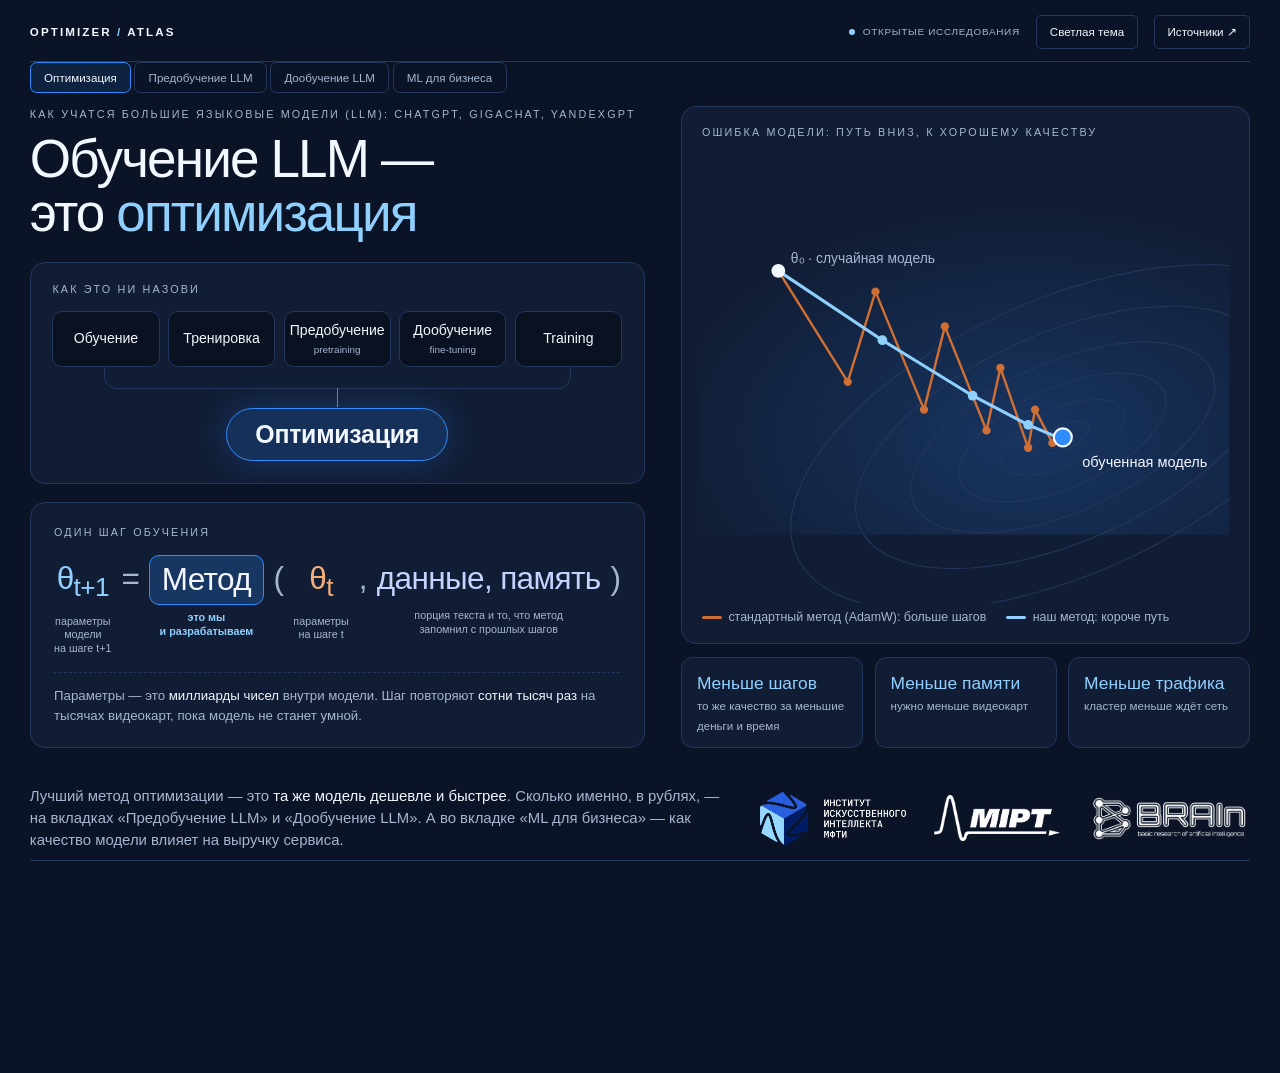
==== commit 1f789425: "tabular" ====
--- a/index.html
+++ b/index.html
@@ -3,7 +3,8 @@
 <head>
 <meta charset="utf-8">
 <meta name="viewport" content="width=device-width,initial-scale=1">
-<title>Optimizer Atlas — экономия на обучении</title>
+<title>Optimizer Atlas — оптимизация обучения и роста выручки</title>
+<link rel="stylesheet" href="tabular.css">
 <link rel="icon" href="data:image/svg+xml,%3Csvg xmlns='http://www.w3.org/2000/svg' viewBox='0 0 64 64'%3E%3Crect width='64' height='64' rx='14' fill='%230b1426'/%3E%3Cpath d='M12 45L30 17L48 45M21 33H40' fill='none' stroke='%238fd0ff' stroke-width='5'/%3E%3C/svg%3E">
 <style>
 :root{color-scheme:dark;--bg:#0b1426;--panel:#111d35;--deep:#0a1120;--text:#f3f7ff;--muted:#a6b5d0;--line:#25375c;--adam:#f3ad79;--new:#8fd0ff;--soap:#b9c4ff;--radius:12px}
@@ -129,7 +130,7 @@
 <div class="shell">
  <header class="topbar"><div class="wordmark">OPTIMIZER <span>/</span> ATLAS</div><div class="top-actions"><span class="meta"><i class="dot"></i>ОТКРЫТЫЕ ИССЛЕДОВАНИЯ</span><button class="quiet" id="theme" aria-label="Переключить светлую тему">Светлая тема</button><button class="quiet" id="sources-button" aria-expanded="false">Источники ↗</button></div></header>
  <section class="intro"><div><div class="eyebrow">Интерактивный обзор исследований</div><h1 id="page-title">То же качество.<br>Меньше затрат на обучение.</h1></div><p class="intro-note" id="intro-note">Двигайте размер модели. Все оптимизаторы обучаются одновременно до качества стандартного обучения: видно, кто финиширует раньше, сколько это стоит и сколько GPU нужно под память.</p></section>
- <nav class="domain-nav" aria-label="Раздел"><button class="domain active" data-domain="intro" aria-pressed="true">Оптимизация</button><button class="domain" data-domain="economy" aria-pressed="false">Предобучение LLM</button><button class="domain" data-domain="finetune" aria-pressed="false">Дообучение LLM</button></nav>
+ <nav class="domain-nav" aria-label="Раздел"><button class="domain active" data-domain="intro" aria-pressed="true">Оптимизация</button><button class="domain" data-domain="economy" aria-pressed="false">Предобучение LLM</button><button class="domain" data-domain="finetune" aria-pressed="false">Дообучение LLM</button><button class="domain" data-domain="tabular" aria-pressed="false">ML для бизнеса</button></nav>
  <main>
   <section class="workspace" id="workspace"><aside class="controls" id="controls" aria-label="Параметры сравнения"></aside><div id="result"></div></section>
   <section id="sources-panel" hidden aria-label="Источники данных"><div class="result-head"><div><h2>Каждое число можно проверить</h2><p>Таблицы и кривые авторов. В калькуляторе коэффициенты получены интерполяцией, денежные затраты рассчитаны по введённым условиям.</p></div></div><div class="source-list" id="source-list"></div></section>
@@ -137,9 +138,11 @@
  <footer class="footer"><span></span></footer>
 </div>
 <script src="data.js"></script>
+<script src="tabular.js"></script>
 <script>
 'use strict';
 const D = window.DEMO_DATA;
+tbRegisterSources(D);
 const state = {domain:'intro', metric:'MMLU PRO CoT', model:'nano', batch:'1', dataset:'california', method:'muon', epoch:1024};
 const $ = id => document.getElementById(id);
 const esc = value => String(value).replace(/[&<>"']/g, c => ({'&':'&amp;','<':'&lt;','>':'&gt;','"':'&quot;',"'":'&#39;'}[c]));
@@ -622,20 +625,6 @@
  `<section class="evidence"><div class="evidence-head"><h3>Что происходит на других задачах</h3><span class="meta">Δ к AdamW, п.п.</span></div><div class="metric-grid">${D.llm.map(r=>{const [x,y]=llmValues(r);return `<button class="metric-button ${r.name===state.metric?'active':''}" data-metric="${esc(r.name)}" aria-pressed="${r.name===state.metric}"><span>${esc(r.name)}</span><b class="${y<x?'negative':''}">${signed(y-x)}</b></button>`;}).join('')}</div><p class="note">Таблица авторов не содержит разброса по повторам: различия здесь описательные, без утверждения о статистической значимости. Эти оценки не заменяют примеры ответов модели.</p></section>`;
  document.querySelectorAll('[data-metric]').forEach(b=>b.addEventListener('click',()=>{state.metric=b.dataset.metric;render();}));
 }
-function seedPlot(row){
- const values=[...row.methods.adamw.values,...row.methods.muon.values];const low=Math.min(...values),high=Math.max(...values);const pad=(high-low)*.15||.001;const lo=low-pad,hi=high+pad;const x=v=>110+650*(v-lo)/(hi-lo);
- return `<svg class="seed-plot" viewBox="0 0 800 135" role="img" aria-label="Результаты десяти независимых обучений для каждого оптимизатора"><line x1="110" y1="103" x2="760" y2="103" stroke="var(--line)"/>${[0,.25,.5,.75,1].map(t=>`<text x="${110+650*t}" y="128" text-anchor="middle">${fmt(lo+(hi-lo)*t,row.lower?3:4)}</text>`).join('')}${['adamw','muon'].map((method,j)=>`<text x="5" y="${38+j*45}">${method==='adamw'?'AdamW':'Muon'}</text>${row.methods[method].values.map((v,i)=>`<circle cx="${x(v)}" cy="${34+j*45+((i%3)-1)*7}" r="4" fill="var(--${j?'new':'adam'})" opacity=".8"><title>Seed ${i}: ${v}</title></circle>`).join('')}<line x1="${x(row.methods[method].mean)}" x2="${x(row.methods[method].mean)}" y1="${18+j*45}" y2="${50+j*45}" stroke="var(--text)" stroke-width="2"/>`).join('')}</svg>`;
-}
-function renderTabular(){
- const row=D.tabular.find(r=>r.id===state.dataset);const a=row.methods.adamw,b=row.methods.muon;const multiplier=row.lower?1:100;const digits=row.lower?(a.mean>100?0:4):2;const delta=row.lower?(a.mean-b.mean)/a.mean*100:(b.mean-a.mean)*100;const unit=row.lower?'RMSE':row.metric==='roc-auc'?'AUC × 100':'accuracy, %';const max=row.lower?Math.max(a.mean,b.mean)*1.15:1;
- $('controls').innerHTML=`<div class="step">02 / ВЫБЕРИТЕ ЗАДАЧУ</div>`+field('Прикладная задача','dataset',D.tabular.map(r=>[r.id,r.dataset+' · '+r.name]),state.dataset)+`<div class="protocol-badge">Лучшие настроенные MLP</div><p class="control-description">Подбор оптимизатора и параметров модели проводился совместно. Архитектуры AdamW и Muon могут различаться. Финальное качество измерено на тестовой выборке.</p><div class="stats-foot"><div><strong>17</strong><span>датасетов</span></div><div><strong>10</strong><span>seeds на метод</span></div></div>`;
- bindSelect('dataset','dataset');
- $('result').innerHTML=header(row.name,row.dataset+' · '+unit+' · '+(row.lower?'ниже':'выше')+' — лучше',D.sources[1].url)+`<div class="comparison">`+
- card('AdamW',fmt(a.mean*multiplier,digits),row.lower?'':'/ 100','± '+fmt(a.sd*multiplier,digits)+' SD · 10 seeds','Обучение: '+fmt(a.seconds,1)+' с',a.mean/max*100,false)+
- card('Muon',fmt(b.mean*multiplier,digits),row.lower?'':'/ 100','± '+fmt(b.sd*multiplier,digits)+' SD · 10 seeds','Обучение: '+fmt(b.seconds,1)+' с',b.mean/max*100,true)+`</div>`+
- effect((row.lower?(delta>=0?'−':'+')+fmt(Math.abs(delta))+'%':signed(delta)+' п.п.'),row.lower?(delta>=0?'Ниже средняя ошибка прогноза у конфигурации с Muon.':'Выше средняя ошибка прогноза у конфигурации с Muon.'):(delta>=0?'Выше средняя тестовая оценка у конфигурации с Muon.':'Ниже средняя тестовая оценка у конфигурации с Muon.'),'Время обучения Muon / AdamW: '+fmt(b.seconds/a.seconds)+'×. Время поиска гиперпараметров не включено.',delta>=0)+
- `<section class="evidence"><div class="evidence-head"><h3>Каждая точка — одно обучение</h3><span class="meta">Черта — среднее</span></div>${seedPlot(row)}<details class="note"><summary>Условия и выбранные архитектуры</summary><p>AdamW: ${esc(JSON.stringify(a.architecture.backbone))}<br>Muon: ${esc(JSON.stringify(b.architecture.backbone))}</p><p>${link(a.source)} AdamW &nbsp; ${link(b.source)} Muon</p><p>Среднее ± выборочное стандартное отклонение по 10 seeds. Различие средних само по себе не означает статистическую значимость. Единицы RMSE — в шкале датасета после его обработки, без пересчёта в деньги или минуты.</p></details></section>`;
-}
 function diffusionPlot(){
  const W=800,H=210,left=58,right=778,top=12,bottom=180;const min=.005,max=2;const xx=e=>left+(right-left)*(e-1)/1023;const yy=v=>bottom-(Math.log10(v)-Math.log10(min))/(Math.log10(max)-Math.log10(min))*(bottom-top);
  return `<svg class="chart" viewBox="0 0 ${W} ${H}" role="img" aria-label="Кривые validation loss трёх оптимизаторов. Логарифмическая шкала по вертикали.">${[.01,.03,.1,.3,1].map(v=>`<line x1="${left}" x2="${right}" y1="${yy(v)}" y2="${yy(v)}" stroke="var(--line)" stroke-dasharray="3 5"/><text x="${left-10}" y="${yy(v)+4}" text-anchor="end">${v}</text>`).join('')}${[1,256,512,768,1024].map(e=>`<text x="${xx(e)}" y="203" text-anchor="middle">${e}</text>`).join('')}${['adamw','muon','soap'].map((method,j)=>{const series=D.diffusion[method].series;const points=series.filter((_,i)=>i%4===0||i===1023).map(p=>`${xx(p.epoch)},${yy(p.ema)}`).join(' ');const p=series[state.epoch-1];return `<polyline points="${points}" fill="none" stroke="var(--${['adam','new','soap'][j]})" stroke-width="${method===state.method?2.6:1.6}" opacity="${method===state.method||method==='adamw'?1:.6}"/><circle cx="${xx(p.epoch)}" cy="${yy(p.ema)}" r="4" fill="var(--${['adam','new','soap'][j]})"/>`;}).join('')}<line x1="${xx(state.epoch)}" x2="${xx(state.epoch)}" y1="${top}" y2="${bottom}" stroke="var(--muted)" stroke-dasharray="4 4"/></svg>`;
@@ -685,16 +674,16 @@
    <div class="cv-legend"><span><i style="background:#cf6f33"></i>стандартный метод (AdamW): больше шагов</span><span><i style="background:#8fd0ff"></i>наш метод: короче путь</span></div></div>
   <div class="cv-cards"><div><strong>Меньше шагов</strong><span>то же качество за меньшие деньги и время</span></div><div><strong>Меньше памяти</strong><span>нужно меньше видеокарт</span></div><div><strong>Меньше трафика</strong><span>кластер меньше ждёт сеть</span></div></div>
  </div>
- <div class="cv-cta"><span>Лучший метод оптимизации — это <b>та же модель дешевле и быстрее</b>. Сколько именно, в рублях, — на вкладках «Предобучение LLM» и «Дообучение LLM».</span><span class="cv-logos"><img class="lg-iii" src="logos/iii-white.png" alt="Институт искусственного интеллекта МФТИ"><img class="lg-mipt" src="logos/mipt.png" alt="МФТИ"><img class="lg-brain" src="logos/brainlab.svg" alt="BRAIn Lab"></span></div>
+ <div class="cv-cta"><span>Лучший метод оптимизации — это <b>та же модель дешевле и быстрее</b>. Сколько именно, в рублях, — на вкладках «Предобучение LLM» и «Дообучение LLM». А во вкладке «ML для бизнеса» — как качество модели влияет на выручку сервиса.</span><span class="cv-logos"><img class="lg-iii" src="logos/iii-white.png" alt="Институт искусственного интеллекта МФТИ"><img class="lg-mipt" src="logos/mipt.png" alt="МФТИ"><img class="lg-brain" src="logos/brainlab.svg" alt="BRAIn Lab"></span></div>
 </div>`;
 }
 function render(){
- const cover=state.domain==='intro';$('workspace').classList.toggle('cover',cover);
- const economy=cover||state.domain==='economy'||state.domain==='finetune';$('workspace').classList.toggle('economy',economy);document.body.classList.toggle('economy-view',economy);
+ const cover=state.domain==='intro',tabular=state.domain==='tabular';$('workspace').classList.toggle('cover',cover);$('workspace').classList.toggle('tabular',tabular);document.body.classList.toggle('tabular-view',tabular);
+ const economy=cover||state.domain==='economy'||state.domain==='finetune';$('workspace').classList.toggle('economy',economy);document.body.classList.toggle('economy-view',economy||tabular);
  $('page-title').innerHTML=economy?'То же качество. <br>Меньше затрат на обучение.':'Как оптимизатор<br>меняет качество модели';
  $('intro-note').textContent=state.domain==='finetune'?'Двигайте размер модели. Готовую модель доучивают под свою задачу: методы лаборатории дают то же качество на меньших данных и меньшем числе видеокарт.':economy?'Двигайте размер модели. Все оптимизаторы обучаются одновременно до качества стандартного обучения: видно, кто финиширует раньше, сколько это стоит и сколько GPU нужно под память.':'Выберите задачу. Сравните итог обучения с AdamW и современными оптимизаторами на опубликованных результатах.';
  document.querySelectorAll('[data-domain]').forEach(b=>{b.classList.toggle('active',b.dataset.domain===state.domain);b.setAttribute('aria-pressed',String(b.dataset.domain===state.domain));});
- if(cover)renderCover();else if(state.domain==='finetune')renderFinetune();else if(economy)renderEconomy();else if(state.domain==='llm')renderLLM();else if(state.domain==='tabular')renderTabular();else renderDiffusion();
+ if(cover)renderCover();else if(state.domain==='finetune')renderFinetune();else if(economy)renderEconomy();else if(state.domain==='llm')renderLLM();else if(state.domain==='tabular')renderTabularBusiness();else renderDiffusion();
 }
 document.querySelectorAll('[data-domain]').forEach(b=>b.addEventListener('click',()=>{state.domain=b.dataset.domain;$('workspace').hidden=false;$('sources-panel').hidden=true;$('sources-button').setAttribute('aria-expanded','false');render();}));
 $('theme').addEventListener('click',()=>{const light=document.body.classList.toggle('light');$('theme').textContent=light?'Тёмная тема':'Светлая тема';$('theme').setAttribute('aria-label',light?'Переключить тёмную тему':'Переключить светлую тему');});
--- a/tabular.css
+++ b/tabular.css
@@ -0,0 +1,15 @@
+.workspace.tabular{display:block}.tabular .controls{display:none}.tabular-view .intro{display:none}
+.tb{--muon:var(--c2);--also:var(--c4)}
+.tb-head{display:flex;justify-content:space-between;align-items:center;gap:24px;margin:18px 0 22px}.tb-head .eyebrow{margin:0 0 7px;color:var(--new)}.tb-head h2{font-size:40px;line-height:1.1;letter-spacing:-.04em;font-weight:500;margin:0}.tb-head h2 em{color:var(--new);font-style:normal}.tb-head p{font-size:14px;color:var(--muted);margin:10px 0 0}
+.tb-research{display:flex;gap:10px}.tb-research a{border:1px solid var(--line);border-radius:10px;padding:12px 16px;color:var(--text);text-decoration:none;min-width:190px}.tb-research b{display:block;font-size:20px;font-weight:500;color:var(--muon)}.tb-research a:last-child b{color:var(--also)}.tb-research span{display:block;font-size:11px;color:var(--muted);margin-top:3px}
+.tb-cases{display:grid;grid-template-columns:repeat(4,minmax(0,1fr));gap:8px;margin-bottom:12px}.tb-case{display:flex;align-items:center;gap:12px;text-align:left;background:transparent;border:1px solid var(--line);border-radius:10px;padding:13px 16px;color:var(--muted)}.tb-case.active{background:color-mix(in srgb,var(--c1) 12%,var(--panel));border-color:var(--c1);color:var(--text)}.tb-case svg{width:27px;height:27px;flex:none;stroke:currentColor;fill:none;stroke-width:1.5;stroke-linecap:round;stroke-linejoin:round}.tb-case b{display:block;font-size:15px;font-weight:500}.tb-case small{display:block;font-size:11px;opacity:.7;margin-top:2px}
+.tb-task{display:grid;grid-template-columns:1.12fr 1fr;gap:24px;padding:13px 18px;margin-bottom:12px;border:1px solid var(--line);border-radius:10px;background:color-mix(in srgb,var(--panel) 60%,transparent)}.tb-task>div+div{border-left:1px solid var(--line);padding-left:24px}.tb-task p{font-size:13px;line-height:1.5;margin:5px 0 0;color:var(--text)}
+.tb-audience{display:grid;grid-template-columns:210px minmax(0,1fr) 220px;align-items:center;gap:28px;padding:15px 22px 12px;background:var(--panel);border:1px solid var(--line);border-radius:12px}.tb-label{font-size:11px;color:var(--muted);display:block}.tb-users{font-size:38px;line-height:1.2;color:var(--new);font-weight:500;letter-spacing:-.04em}.tb-audience input{display:block;margin:0;height:34px;accent-color:var(--c1)}.tb-ticks{display:flex;justify-content:space-between}.tb-ticks button{background:none;border:0;padding:3px 0;color:var(--muted);font-size:11px}.tb-baseline{border-left:1px solid var(--line);padding-left:22px}.tb-baseline strong{font-size:25px;display:block;font-weight:500;font-variant-numeric:tabular-nums}.tb-baseline small{font-size:10px;color:var(--muted)}
+.tb-kpi-top{display:flex;justify-content:space-between;align-items:center;gap:12px;margin:17px 0 8px;font-size:12px;color:var(--muted)}.tb-methods{display:flex;gap:5px}.tb-methods button{background:none;border:1px solid var(--line);border-radius:6px;padding:4px 14px;font-size:12px;color:var(--muted)}.tb-methods button.active{color:var(--text);border-color:var(--method-color);background:color-mix(in srgb,var(--method-color) 12%,transparent)}
+.tb-kpis{display:grid;grid-template-columns:1.25fr 1fr 1fr 1fr;gap:10px;margin-bottom:14px}.tb-kpi{background:var(--panel);border:1px solid var(--line);border-radius:12px;padding:15px 18px;min-width:0}.tb-kpi:first-child{border-color:color-mix(in srgb,var(--method-color) 65%,var(--line));background:linear-gradient(120deg,color-mix(in srgb,var(--method-color) 12%,var(--panel)),var(--panel))}.tb-kpi strong{display:block;font-size:32px;line-height:1.3;font-weight:500;letter-spacing:-.035em;white-space:nowrap;margin:6px 0;color:var(--text);font-variant-numeric:tabular-nums}.tb-kpi:first-child strong{color:var(--method-color)}.tb-kpi small{display:block;font-size:11px;color:var(--muted)}.tb .negative{color:var(--adam)!important}
+.tb-kpi #tb-rate{font-size:24px;line-height:1.73}
+.tb-panels{display:grid;grid-template-columns:1.12fr 1fr;gap:12px}.tb-panel{background:var(--panel);border:1px solid var(--line);border-radius:12px;padding:17px 20px}.tb-panel-head{display:flex;align-items:baseline;justify-content:space-between;gap:12px;margin-bottom:14px}.tb-panel h3{font-size:16px;font-weight:500;margin:0}.tb-panel-head>span{font-size:10px;color:var(--muted)}.tb-revenue-row{display:grid;grid-template-columns:84px minmax(0,1fr) 105px;gap:12px;align-items:center;margin:15px 0}.tb-revenue-row button{text-align:left;padding:0;border:0;background:none;color:var(--text);font-size:14px}.tb-revenue-row button:before{content:'';display:inline-block;width:7px;height:7px;border-radius:2px;background:var(--row-color);margin-right:7px}.tb-revenue-row button[aria-pressed=true]{font-weight:650}.tb-bar{height:22px;background:var(--deep);border-radius:4px;position:relative;overflow:hidden}.tb-bar-fill{position:absolute;inset:0 auto 0 0;background:var(--row-color);border-radius:3px;opacity:.75;transition:width .2s}.tb-base-line{position:absolute;top:0;bottom:0;border-left:1px dashed var(--text);opacity:.6}.tb-revenue-number{text-align:right;line-height:1.2;font-size:14px;font-variant-numeric:tabular-nums}.tb-revenue-number small{display:block;font-size:10px;color:var(--row-color);margin-top:3px}.tb-panel-note{font-size:11px;color:var(--muted);margin:12px 0 0}
+.tb-chain{display:grid;grid-template-columns:repeat(3,minmax(0,1fr));gap:20px;margin:23px 0 14px}.tb-chain>div{position:relative}.tb-chain>div:not(:last-child):after{content:'→';position:absolute;right:-14px;top:8px;color:var(--muted)}.tb-chain strong{font-size:24px;display:block;font-weight:500;letter-spacing:-.02em;font-variant-numeric:tabular-nums}.tb-chain span{font-size:11px;color:var(--muted);display:block;line-height:1.35;margin-top:3px}.tb-equation{font-size:12px;color:var(--muted);padding:12px 0 0;border-top:1px solid var(--line)}.tb-equation b{font-weight:500;color:var(--text)}
+.tb-footnote{display:flex;justify-content:space-between;gap:20px;font-size:10px;color:var(--muted);margin:9px 0 0}.tb-footnote span:first-child{max-width:75%}
+@media(max-width:1100px){.tb-head h2{font-size:32px}.tb-research a{min-width:160px;padding:10px 12px}.tb-kpi strong{font-size:28px}.tb-case{padding:12px}.tb-case b{font-size:13px}.tb-audience{grid-template-columns:170px minmax(0,1fr) 190px;gap:20px}}
+@media(max-width:700px){.tb-head{display:block}.tb-head h2{font-size:34px}.tb-research{margin-top:16px}.tb-research a{flex:1;min-width:0}.tb-cases{grid-template-columns:1fr 1fr}.tb-case svg{width:22px;height:22px}.tb-audience{grid-template-columns:1fr 1fr;padding:14px;gap:10px}.tb-range{grid-row:2;grid-column:1/-1}.tb-users{font-size:30px}.tb-baseline{padding-left:12px}.tb-baseline strong{font-size:21px}.tb-kpis{grid-template-columns:1fr 1fr}.tb-kpi{padding:12px}.tb-kpi strong{font-size:26px}.tb-panels{grid-template-columns:1fr}.tb-kpi-top{align-items:flex-start}.tb-footnote{display:block}.tb-footnote span{display:block;margin-top:5px}.tb-panel{padding:15px}.tb-revenue-row{grid-template-columns:70px minmax(0,1fr) 90px;gap:8px}.tb-chain strong{font-size:21px}.tb-task{grid-template-columns:1fr;gap:12px}.tb-task>div+div{border-left:0;border-top:1px solid var(--line);padding:12px 0 0}}
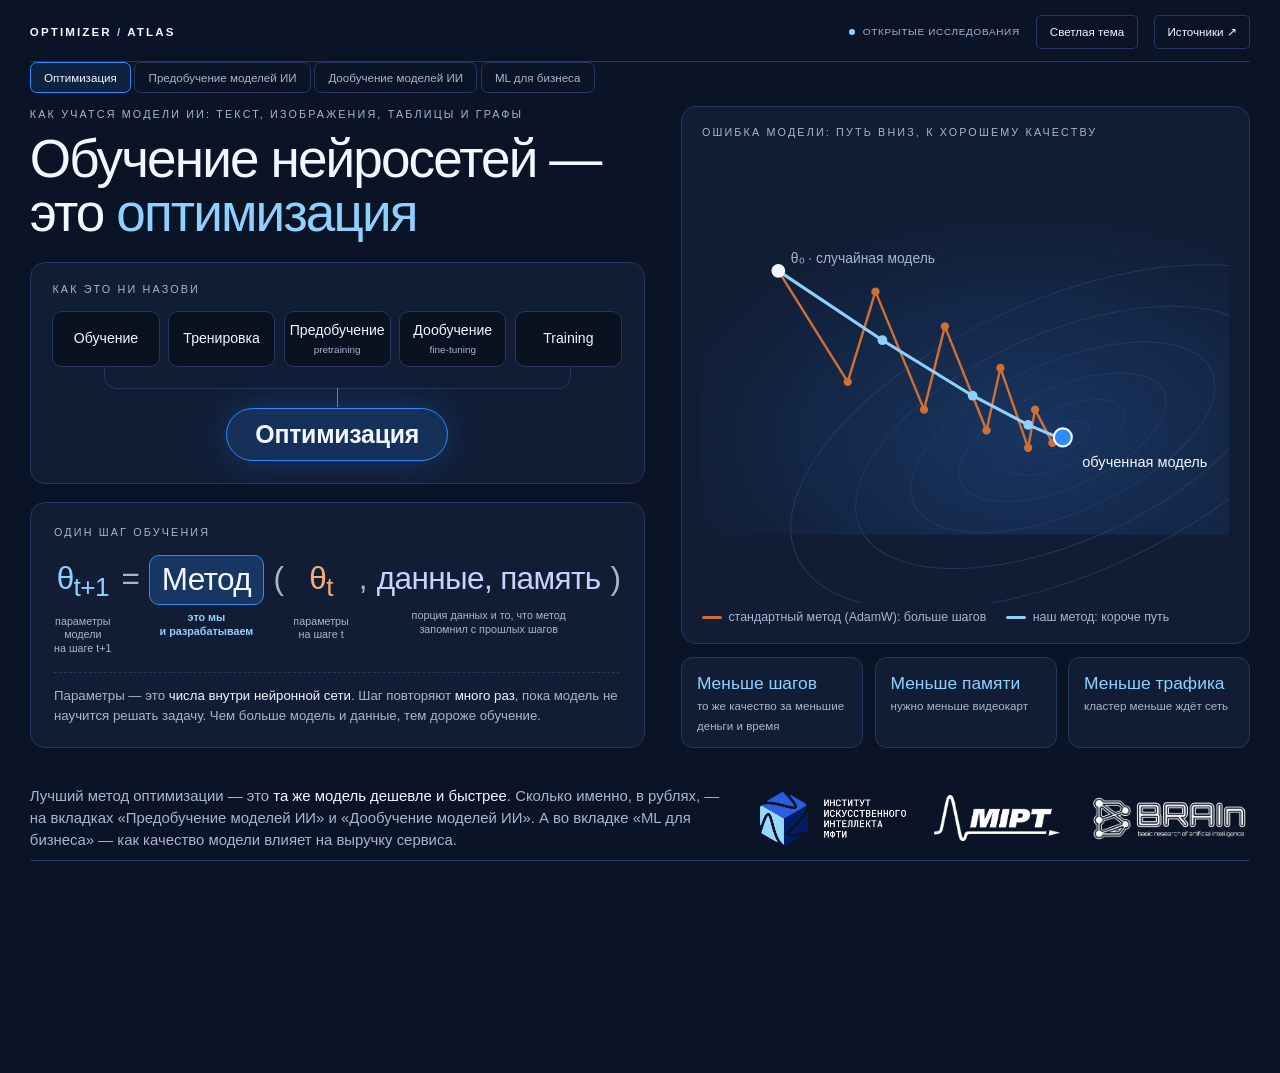
==== commit 088dcb35: "правки" ====
--- a/index.html
+++ b/index.html
@@ -130,7 +130,7 @@
 <div class="shell">
  <header class="topbar"><div class="wordmark">OPTIMIZER <span>/</span> ATLAS</div><div class="top-actions"><span class="meta"><i class="dot"></i>ОТКРЫТЫЕ ИССЛЕДОВАНИЯ</span><button class="quiet" id="theme" aria-label="Переключить светлую тему">Светлая тема</button><button class="quiet" id="sources-button" aria-expanded="false">Источники ↗</button></div></header>
  <section class="intro"><div><div class="eyebrow">Интерактивный обзор исследований</div><h1 id="page-title">То же качество.<br>Меньше затрат на обучение.</h1></div><p class="intro-note" id="intro-note">Двигайте размер модели. Все оптимизаторы обучаются одновременно до качества стандартного обучения: видно, кто финиширует раньше, сколько это стоит и сколько GPU нужно под память.</p></section>
- <nav class="domain-nav" aria-label="Раздел"><button class="domain active" data-domain="intro" aria-pressed="true">Оптимизация</button><button class="domain" data-domain="economy" aria-pressed="false">Предобучение LLM</button><button class="domain" data-domain="finetune" aria-pressed="false">Дообучение LLM</button><button class="domain" data-domain="tabular" aria-pressed="false">ML для бизнеса</button></nav>
+ <nav class="domain-nav" aria-label="Раздел"><button class="domain active" data-domain="intro" aria-pressed="true">Оптимизация</button><button class="domain" data-domain="economy" aria-pressed="false">Предобучение моделей ИИ</button><button class="domain" data-domain="finetune" aria-pressed="false">Дообучение моделей ИИ</button><button class="domain" data-domain="tabular" aria-pressed="false">ML для бизнеса</button></nav>
  <main>
   <section class="workspace" id="workspace"><aside class="controls" id="controls" aria-label="Параметры сравнения"></aside><div id="result"></div></section>
   <section id="sources-panel" hidden aria-label="Источники данных"><div class="result-head"><div><h2>Каждое число можно проверить</h2><p>Таблицы и кривые авторов. В калькуляторе коэффициенты получены интерполяцией, денежные затраты рассчитаны по введённым условиям.</p></div></div><div class="source-list" id="source-list"></div></section>
@@ -646,8 +646,8 @@
  const names=[['Обучение',''],['Тренировка',''],['Предобучение','pretraining'],['Дообучение','fine-tuning'],['Training','']];
  $('result').innerHTML=`<div class="cv">
  <div>
-  <div class="cv-eyebrow">Как учатся большие языковые модели (LLM): ChatGPT, GigaChat, YandexGPT</div>
-  <h2>Обучение LLM —<br>это <em>оптимизация</em></h2>
+  <div class="cv-eyebrow">Как учатся модели ИИ: текст, изображения, таблицы и графы</div>
+  <h2>Обучение нейросетей —<br>это <em>оптимизация</em></h2>
   <div class="cv-names"><div class="cv-eyebrow">Как это ни назови</div>
    <div class="cv-chips">${names.map(([n,e])=>`<span>${n}${e?`<small>${e}</small>`:''}</span>`).join('')}</div>
    <div class="cv-brace"></div><div class="cv-opt"><b>Оптимизация</b></div></div>
@@ -656,9 +656,9 @@
     <div class="p"><span class="next">θ<sub>t+1</sub></span><small>параметры модели<br>на шаге t+1</small></div><span class="sym">=</span>
     <div class="p"><span class="meth">Метод</span><small>это мы<br>и разрабатываем</small></div><span class="sym">(</span>
     <div class="p"><span class="now">θ<sub>t</sub></span><small>параметры<br>на шаге t</small></div><span class="sym">,</span>
-    <div class="p"><span class="extra">данные, память</span><small>порция текста и то, что метод<br>запомнил с прошлых шагов</small></div><span class="sym">)</span>
+    <div class="p"><span class="extra">данные, память</span><small>порция данных и то, что метод<br>запомнил с прошлых шагов</small></div><span class="sym">)</span>
    </div>
-   <div class="cv-repeat">Параметры — это <b>миллиарды чисел</b> внутри модели. Шаг повторяют <b>сотни тысяч раз</b> на тысячах видеокарт, пока модель не станет умной.</div></div>
+   <div class="cv-repeat">Параметры — это <b>числа внутри нейронной сети</b>. Шаг повторяют <b>много раз</b>, пока модель не научится решать задачу. Чем больше модель и данные, тем дороже обучение.</div></div>
  </div>
  <div class="cv-right">
   <div class="cv-plot"><div class="cv-eyebrow">Ошибка модели: путь вниз, к хорошему качеству</div>
@@ -674,7 +674,7 @@
    <div class="cv-legend"><span><i style="background:#cf6f33"></i>стандартный метод (AdamW): больше шагов</span><span><i style="background:#8fd0ff"></i>наш метод: короче путь</span></div></div>
   <div class="cv-cards"><div><strong>Меньше шагов</strong><span>то же качество за меньшие деньги и время</span></div><div><strong>Меньше памяти</strong><span>нужно меньше видеокарт</span></div><div><strong>Меньше трафика</strong><span>кластер меньше ждёт сеть</span></div></div>
  </div>
- <div class="cv-cta"><span>Лучший метод оптимизации — это <b>та же модель дешевле и быстрее</b>. Сколько именно, в рублях, — на вкладках «Предобучение LLM» и «Дообучение LLM». А во вкладке «ML для бизнеса» — как качество модели влияет на выручку сервиса.</span><span class="cv-logos"><img class="lg-iii" src="logos/iii-white.png" alt="Институт искусственного интеллекта МФТИ"><img class="lg-mipt" src="logos/mipt.png" alt="МФТИ"><img class="lg-brain" src="logos/brainlab.svg" alt="BRAIn Lab"></span></div>
+ <div class="cv-cta"><span>Лучший метод оптимизации — это <b>та же модель дешевле и быстрее</b>. Сколько именно, в рублях, — на вкладках «Предобучение моделей ИИ» и «Дообучение моделей ИИ». А во вкладке «ML для бизнеса» — как качество модели влияет на выручку сервиса.</span><span class="cv-logos"><img class="lg-iii" src="logos/iii-white.png" alt="Институт искусственного интеллекта МФТИ"><img class="lg-mipt" src="logos/mipt.png" alt="МФТИ"><img class="lg-brain" src="logos/brainlab.svg" alt="BRAIn Lab"></span></div>
 </div>`;
 }
 function render(){
